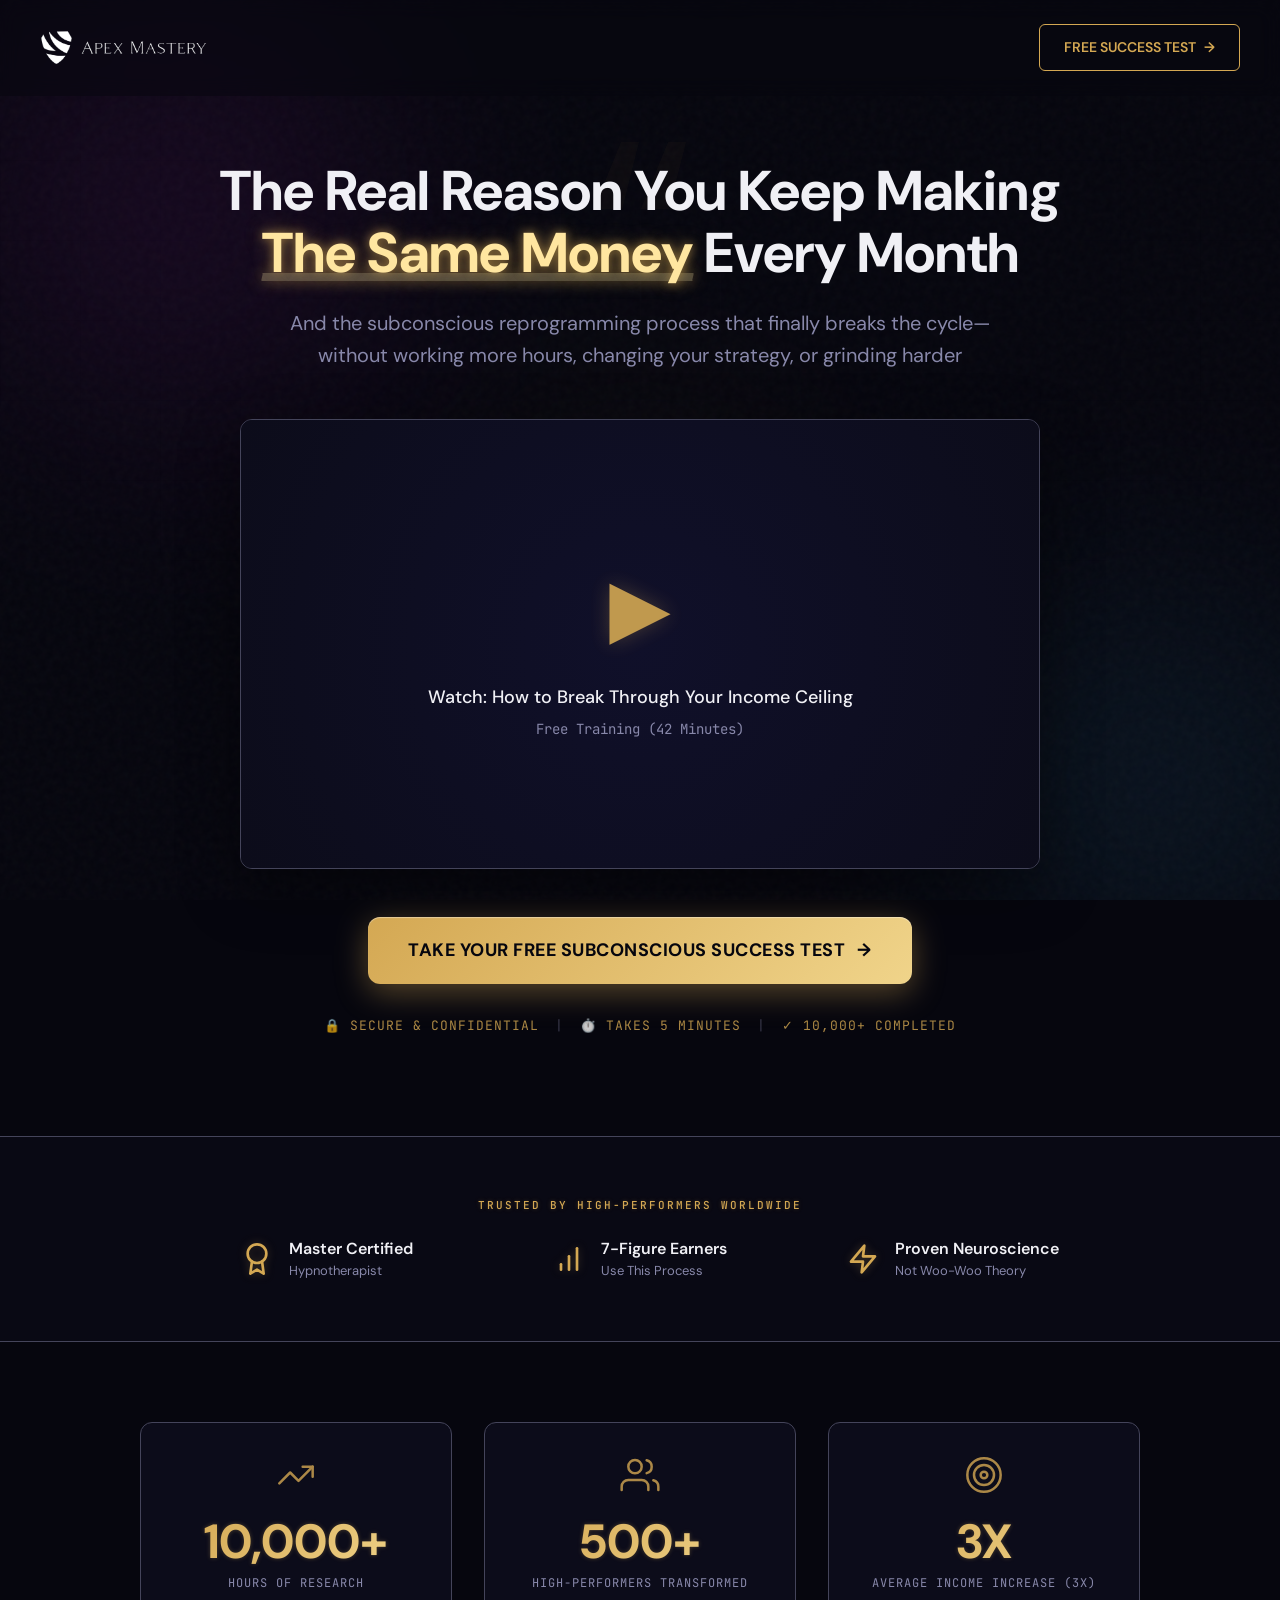
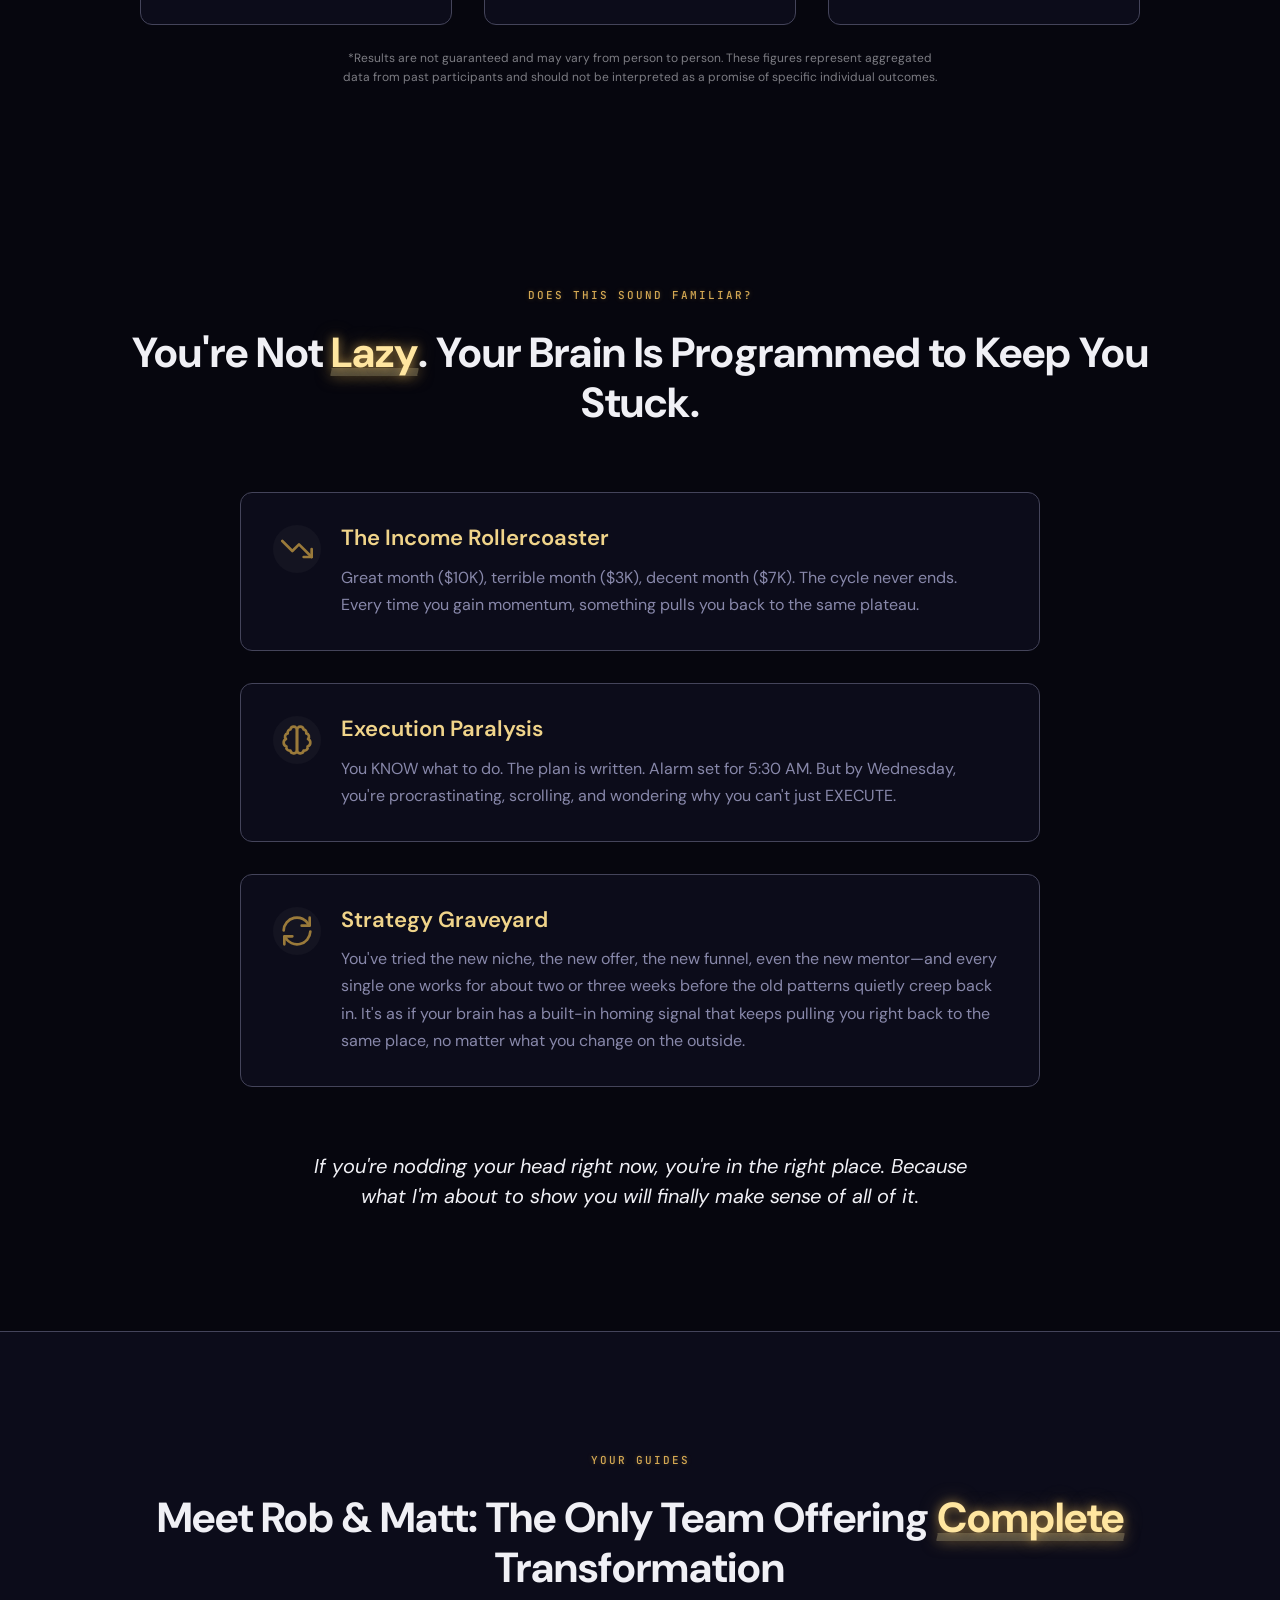
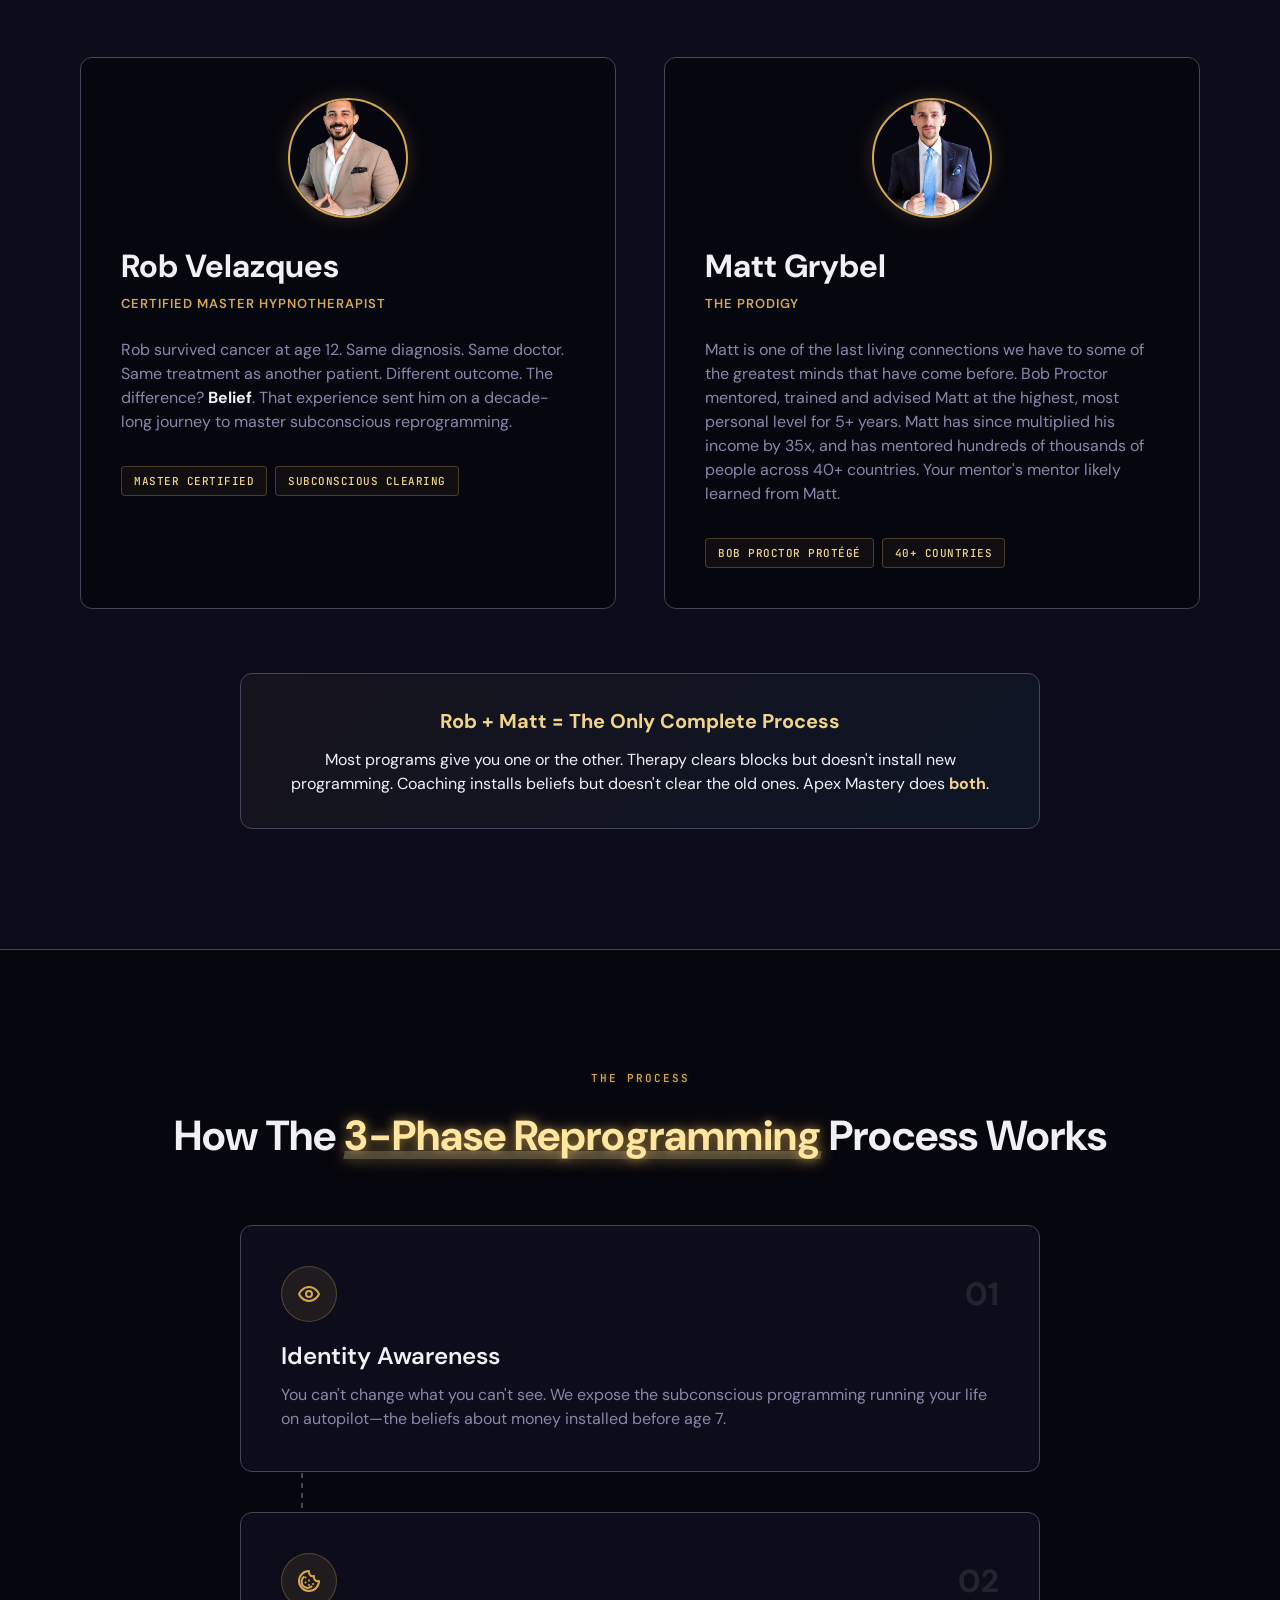
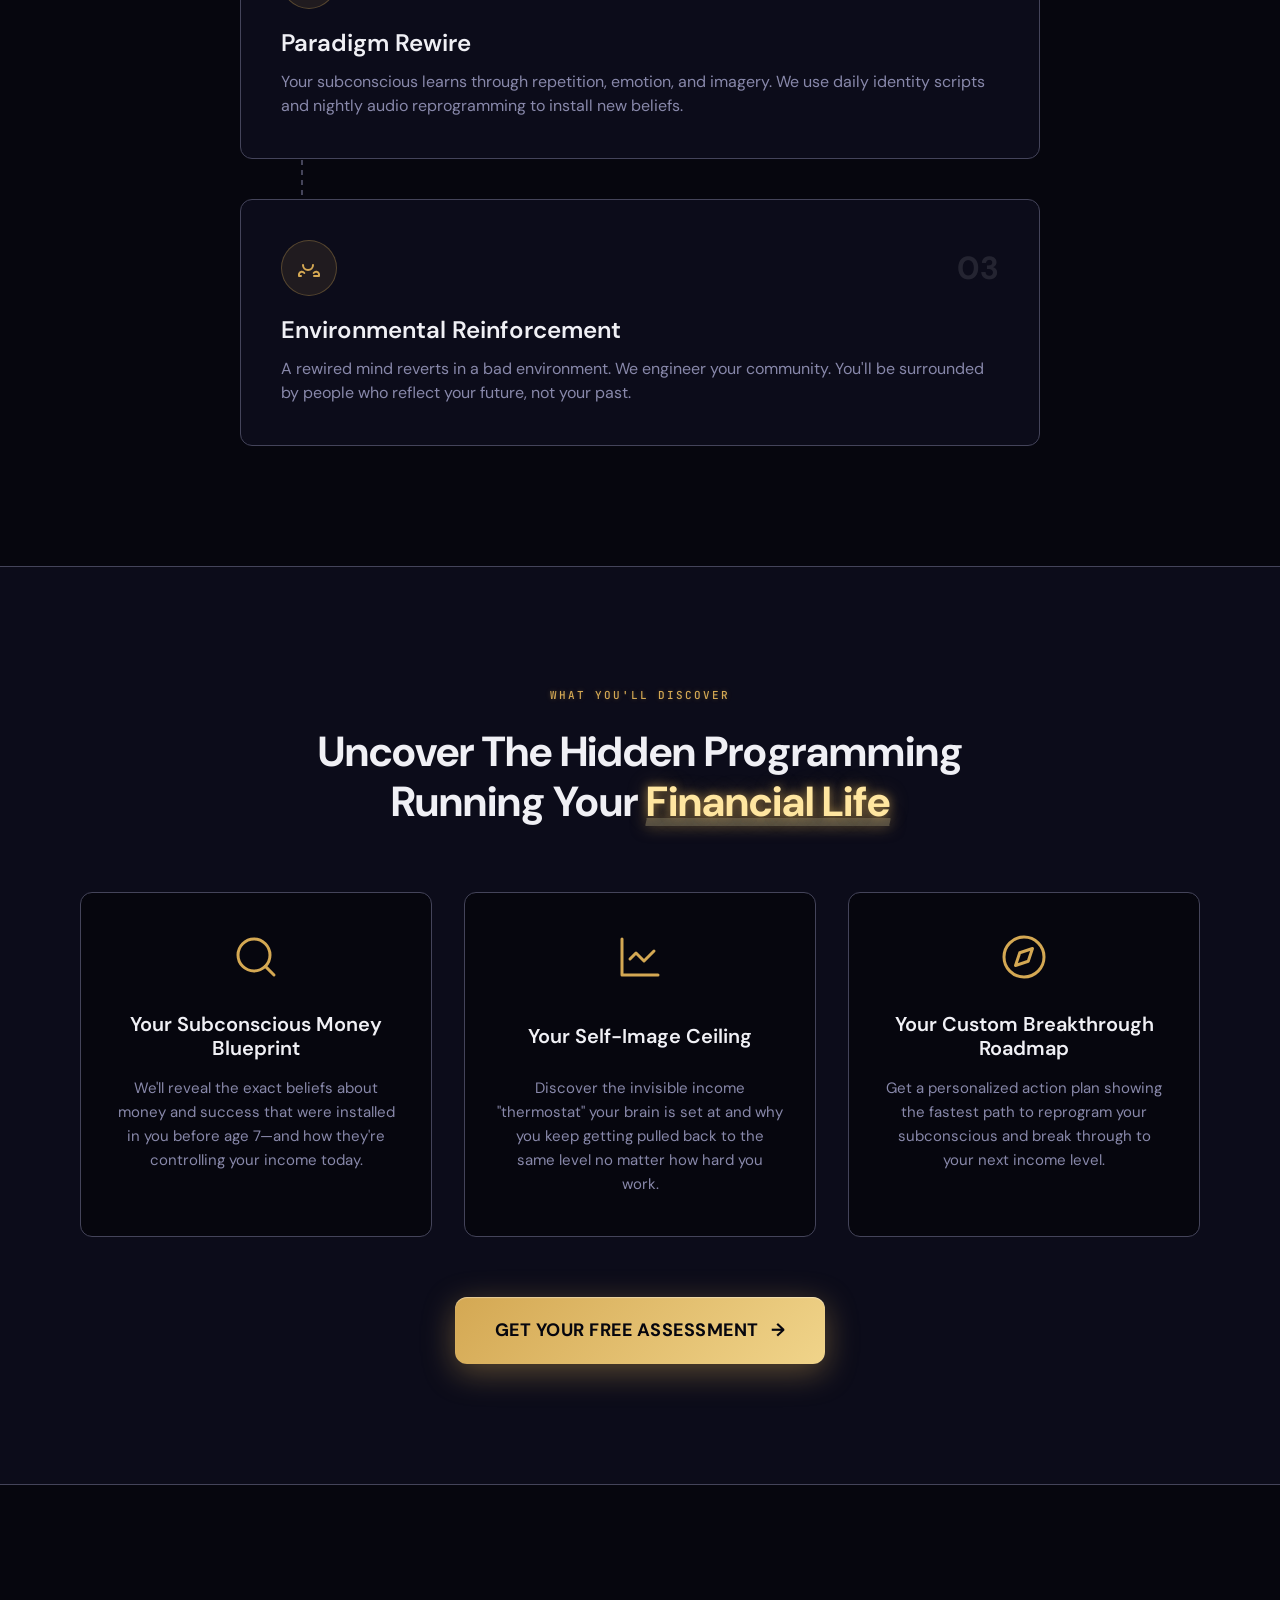
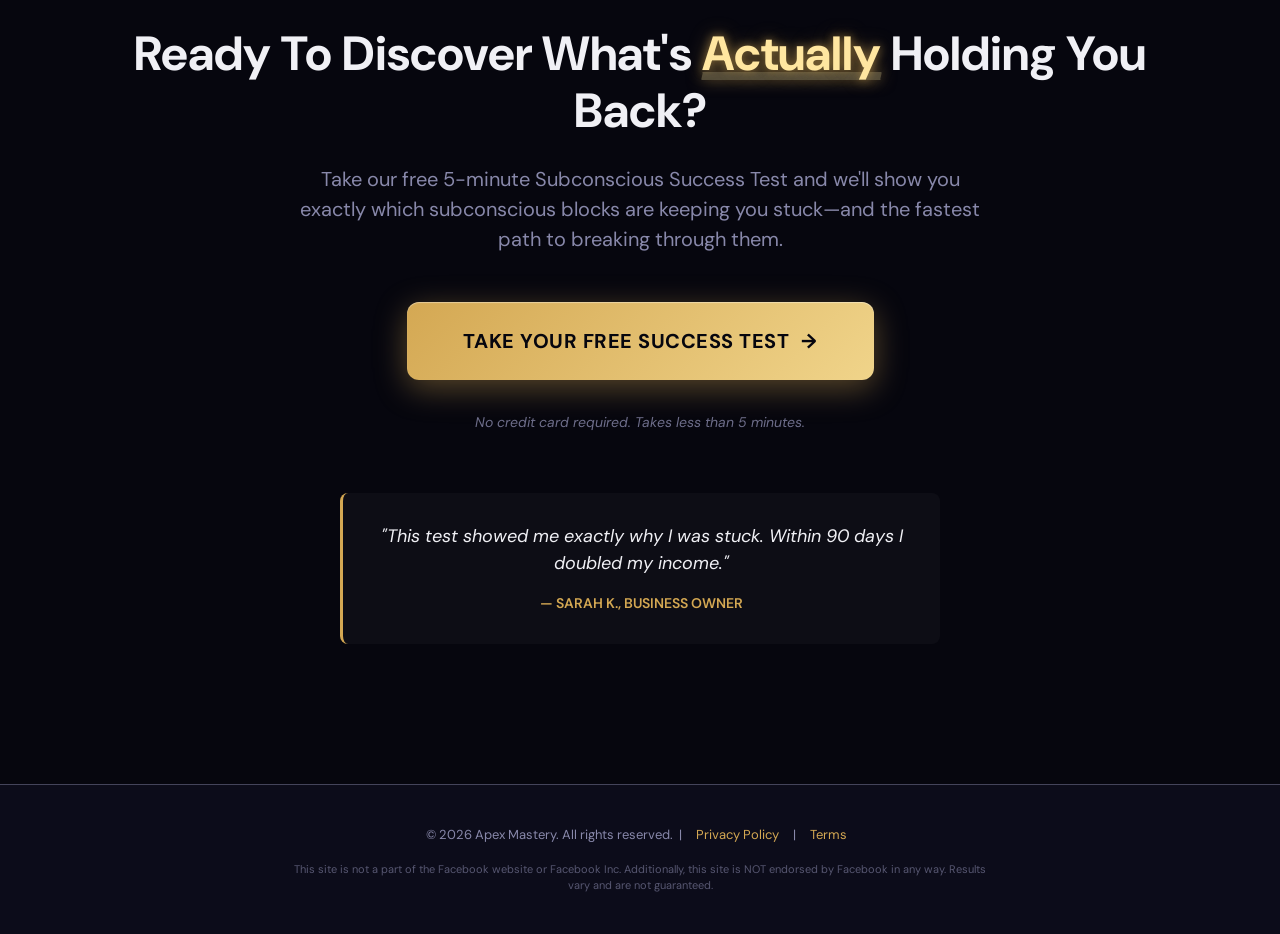
==== index.html @ 03555617 "whatever" ====
<!DOCTYPE html>
<html lang="en">

<head>
  <meta charset="UTF-8">
  <meta name="viewport" content="width=device-width, initial-scale=1.0">
  <title>Apex Mastery | Subconscious Success Test</title>

  <!-- Fonts -->
  <link rel="preconnect" href="https://fonts.googleapis.com">
  <link rel="preconnect" href="https://fonts.gstatic.com" crossorigin>
  <link
    href="https://fonts.googleapis.com/css2?family=DM+Sans:wght@300;400;500;600;700&family=JetBrains+Mono:wght@400;500&display=swap"
    rel="stylesheet">

  <!-- Styles -->
  <link rel="stylesheet" href="css/styles.css">
</head>

<body>

  <!-- PROGRESS BAR -->
  <div class="progress-bar" id="progressBar"></div>

  <!-- AMBIENT BACKGROUND -->
  <div class="ambient-bg">
    <div class="orb orb-1"></div>
    <div class="orb orb-2"></div>
    <div class="orb orb-3"></div>
    <!-- Floating Particles will be added via CSS/JS or simple divs -->
    <div class="particle p-1"></div>
    <div class="particle p-2"></div>
    <div class="particle p-3"></div>
  </div>

  <!-- NOISE TEXTURE OVERLAY -->
  <div class="noise-overlay"></div>

  <!-- GRID LINES -->
  <div class="grid-lines"></div>

  <!-- NAV -->
  <nav class="nav" id="nav">
    <div class="nav-logo">
      <a href="index.html"><img src="assets/logo-new.png" alt="Apex Mastery" /></a>
    </div>
    <a href="quiz.html" class="btn-secondary-test">
      Free Success Test <span class="btn-arrow">→</span>
    </a>
  </nav>

  <!-- HERO SECTION -->
  <section class="section-hero">
    <div class="container">

      <!-- Decorative Quote Mark -->
      <div class="quote-mark-bg">“</div>

      <!-- Headline (Moved Above VSL) -->
      <h1 class="hero-headline reveal" style="transition-delay: 0.1s;">
        The Real Reason You Keep Making <span class="highlight">The Same Money</span> Every Month
      </h1>

      <!-- Sub-headline -->
      <p class="hero-subheadline reveal" style="transition-delay: 0.2s;">
        And the subconscious reprogramming process that finally breaks the cycle—without working more hours, changing
        your strategy, or grinding harder
      </p>

      <!-- VSL Player -->
      <div class="vsl-wrapper reveal" style="transition-delay: 0.3s;">
        <div class="vsl-placeholder">
          <div class="play-icon">▶</div>
          <p class="vsl-label">Watch: How to Break Through Your Income Ceiling</p>
          <p class="vsl-duration">Free Training (42 Minutes)</p>
        </div>
      </div>

      <!-- CTA Button -->
      <div class="reveal" style="transition-delay: 0.4s;">
        <a href="quiz.html" class="btn-primary-test">
          Take Your Free Subconscious Success Test <span class="btn-arrow">→</span>
        </a>
        <div class="trust-badges">
          <span>🔒 Secure & Confidential</span>
          <span class="divider">|</span>
          <span>⏱️ Takes 5 Minutes</span>
          <span class="divider">|</span>
          <span>✓ 10,000+ Completed</span>
        </div>
      </div>

    </div>
  </section>

  <!-- SOCIAL PROOF STRIP -->
  <section class="section-social-proof">
    <div class="container">

      <p class="section-label reveal">Trusted By High-Performers Worldwide</p>

      <div class="credentials-grid reveal" style="transition-delay: 0.1s;">

        <div class="credential-item">
          <!-- Award Icon -->
          <svg class="credential-icon-svg" xmlns="http://www.w3.org/2000/svg" width="32" height="32" viewBox="0 0 24 24"
            fill="none" stroke="currentColor" stroke-width="2" stroke-linecap="round" stroke-linejoin="round">
            <circle cx="12" cy="8" r="7" />
            <polyline points="8.21 13.89 7 23 12 20 17 23 15.79 13.88" />
          </svg>
          <div class="credential-text">
            <strong>Master Certified</strong>
            <span>Hypnotherapist</span>
          </div>
        </div>

        <div class="credential-item">
          <!-- Chart Icon -->
          <svg class="credential-icon-svg" xmlns="http://www.w3.org/2000/svg" width="32" height="32" viewBox="0 0 24 24"
            fill="none" stroke="currentColor" stroke-width="2" stroke-linecap="round" stroke-linejoin="round">
            <line x1="12" y1="20" x2="12" y2="10" />
            <line x1="18" y1="20" x2="18" y2="4" />
            <line x1="6" y1="20" x2="6" y2="16" />
          </svg>
          <div class="credential-text">
            <strong>7-Figure Earners</strong>
            <span>Use This Process</span>
          </div>
        </div>

        <div class="credential-item">
          <!-- Zap/Spark Icon -->
          <svg class="credential-icon-svg" xmlns="http://www.w3.org/2000/svg" width="32" height="32" viewBox="0 0 24 24"
            fill="none" stroke="currentColor" stroke-width="2" stroke-linecap="round" stroke-linejoin="round">
            <polygon points="13 2 3 14 12 14 11 22 21 10 12 10 13 2" />
          </svg>
          <div class="credential-text">
            <strong>Proven Neuroscience</strong>
            <span>Not Woo-Woo Theory</span>
          </div>
        </div>

      </div>

    </div>
  </section>

  <!-- STATISTICS SECTION (NEW) -->
  <section class="section-stats">
    <div class="container">
      <div class="stats-grid">

        <div class="stat-card reveal" style="transition-delay: 0.1s;">
          <svg class="stat-icon" xmlns="http://www.w3.org/2000/svg" width="40" height="40" viewBox="0 0 24 24"
            fill="none" stroke="currentColor" stroke-width="1.5" stroke-linecap="round" stroke-linejoin="round">
            <polyline points="22 7 13.5 15.5 8.5 10.5 2 17" />
            <polyline points="16 7 22 7 22 13" />
          </svg>
          <div class="stat-number" data-target="10000">0</div>
          <div class="stat-label">Hours of Research</div>
        </div>

        <div class="stat-card reveal" style="transition-delay: 0.2s;">
          <svg class="stat-icon" xmlns="http://www.w3.org/2000/svg" width="40" height="40" viewBox="0 0 24 24"
            fill="none" stroke="currentColor" stroke-width="1.5" stroke-linecap="round" stroke-linejoin="round">
            <path d="M17 21v-2a4 4 0 0 0-4-4H5a4 4 0 0 0-4 4v2" />
            <circle cx="9" cy="7" r="4" />
            <path d="M23 21v-2a4 4 0 0 0-3-3.87" />
            <path d="M16 3.13a4 4 0 0 1 0 7.75" />
          </svg>
          <div class="stat-number" data-target="500">0</div>
          <div class="stat-label">High-Performers Transformed</div>
        </div>

        <div class="stat-card reveal" style="transition-delay: 0.3s;">
          <svg class="stat-icon" xmlns="http://www.w3.org/2000/svg" width="40" height="40" viewBox="0 0 24 24"
            fill="none" stroke="currentColor" stroke-width="1.5" stroke-linecap="round" stroke-linejoin="round">
            <circle cx="12" cy="12" r="10" />
            <circle cx="12" cy="12" r="6" />
            <circle cx="12" cy="12" r="2" />
          </svg>
          <div class="stat-number" data-target="3">0</div>
          <div class="stat-label">Average Income Increase (3X)</div>
        </div>

      </div>
      <p class="stats-disclaimer" style="text-align: center; font-size: 12px; opacity: 0.5; margin-top: 24px; max-width: 600px; margin-left: auto; margin-right: auto; line-height: 1.6;">
        *Results are not guaranteed and may vary from person to person. These figures represent aggregated data from past participants and should not be interpreted as a promise of specific individual outcomes.
      </p>
    </div>
  </section>

  <!-- PROBLEM AGITATION -->
  <section class="section-problem">
    <div class="container">

      <p class="section-label reveal">Does This Sound Familiar?</p>

      <h2 class="reveal" style="transition-delay: 0.1s;">
        You're Not <span class="highlight">Lazy</span>. Your Brain Is Programmed to Keep You Stuck.
      </h2>

      <div class="pain-points reveal" style="transition-delay: 0.2s;">

        <!-- Pain Point 1 -->
        <div class="pain-card">
          <div class="pain-icon-wrapper">
            <svg xmlns="http://www.w3.org/2000/svg" width="32" height="32" viewBox="0 0 24 24" fill="none"
              stroke="currentColor" stroke-width="2" stroke-linecap="round" stroke-linejoin="round">
              <polyline points="23 18 13.5 8.5 8.5 13.5 1 6" />
              <polyline points="17 18 23 18 23 12" />
            </svg>
          </div>
          <h3>The Income Rollercoaster</h3>
          <p>Great month ($10K), terrible month ($3K), decent month ($7K). The cycle never ends. Every time you gain
            momentum, something pulls you back to the same plateau.</p>
        </div>

        <!-- Pain Point 2 -->
        <div class="pain-card">
          <div class="pain-icon-wrapper">
            <svg xmlns="http://www.w3.org/2000/svg" width="32" height="32" viewBox="0 0 24 24" fill="none"
              stroke="currentColor" stroke-width="2" stroke-linecap="round" stroke-linejoin="round">
              <path
                d="M9.5 2A2.5 2.5 0 0 1 12 4.5v15a2.5 2.5 0 0 1-4.96.44 2.5 2.5 0 0 1-2.96-3.08 3 3 0 0 1-.34-5.58 2.5 2.5 0 0 1 1.32-4.24 2.5 2.5 0 0 1 1.98-3A2.5 2.5 0 0 1 9.5 2Z" />
              <path
                d="M14.5 2A2.5 2.5 0 0 0 12 4.5v15a2.5 2.5 0 0 0 4.96.44 2.5 2.5 0 0 0 2.96-3.08 3 3 0 0 0 .34-5.58 2.5 2.5 0 0 0-1.32-4.24 2.5 2.5 0 0 0-1.98-3A2.5 2.5 0 0 0 14.5 2Z" />
            </svg>
          </div>
          <h3>Execution Paralysis</h3>
          <p>You KNOW what to do. The plan is written. Alarm set for 5:30 AM. But by Wednesday, you're procrastinating,
            scrolling, and wondering why you can't just EXECUTE.</p>
        </div>

        <!-- Pain Point 3 -->
        <div class="pain-card">
          <div class="pain-icon-wrapper">
            <svg xmlns="http://www.w3.org/2000/svg" width="32" height="32" viewBox="0 0 24 24" fill="none"
              stroke="currentColor" stroke-width="2" stroke-linecap="round" stroke-linejoin="round">
              <path d="M21.5 2v6h-6" />
              <path d="M2.5 22v-6h6" />
              <path d="M2 11.5a10 10 0 0 1 18.8-4.3" />
              <path d="M22 12.5a10 10 0 0 1-18.8 4.2" />
            </svg>
          </div>
          <h3>Strategy Graveyard</h3>
          <p>You've tried the new niche, the new offer, the new funnel, even the new mentor—and every single one works for about two or three weeks before the old patterns quietly creep back in. It's as if your brain has a built-in homing signal that keeps pulling you right back to the same place, no matter what you change on the outside.</p>
        </div>

      </div>

      <p class="section-conclusion reveal" style="transition-delay: 0.3s;">
        If you're nodding your head right now, you're in the right place. Because what I'm about to show you will
        finally make sense of all of it.
      </p>

    </div>
  </section>

  <!-- AUTHORITY SECTION -->
  <section class="section-authority">
    <div class="container">

      <p class="section-label reveal">Your Guides</p>

      <h2 class="reveal" style="transition-delay: 0.1s;">
        Meet Rob & Matt: The Only Team Offering <span class="highlight">Complete</span> Transformation
      </h2>

      <div class="hosts-grid">
        <!-- Rob -->
        <div class="host-card reveal" style="transition-delay: 0.15s;">
          <div class="host-image-wrapper">
            <img src="assets/rob.png" alt="Rob Velazques" class="host-image">
          </div>
          <div class="host-name">Rob Velazques</div>
          <div class="host-role">Certified Master Hypnotherapist</div>
          <p>Rob survived cancer at age 12. Same diagnosis. Same doctor. Same treatment as another patient. Different
            outcome. The difference? <strong>Belief</strong>. That experience sent him on a decade-long journey to
            master subconscious reprogramming.</p>
          <div class="host-creds">
            <span class="cred-tag">Master Certified</span>
            <span class="cred-tag">Subconscious Clearing</span>
          </div>
        </div>

        <!-- Matt -->
        <div class="host-card reveal" style="transition-delay: 0.25s;">
          <div class="host-image-wrapper">
            <img src="assets/matt.png" alt="Matt Grybel" class="host-image">
          </div>
          <div class="host-name">Matt Grybel</div>
          <div class="host-role">The Prodigy</div>
          <p>Matt is one of the last living connections we have to some of the greatest minds that have come before. Bob Proctor mentored, trained and advised Matt at the highest, most personal level for 5+ years. Matt has since multiplied his income by 35x, and has mentored hundreds of thousands of people across 40+ countries. Your mentor's mentor likely learned from Matt.</p>
          <div class="host-creds">
            <span class="cred-tag">Bob Proctor Protégé</span>
            <span class="cred-tag">40+ Countries</span>
          </div>
        </div>
      </div>

      <div class="authority-conclusion reveal" style="transition-delay: 0.35s;">
        <p><strong>Rob + Matt = The Only Complete Process</strong></p>
        <p>Most programs give you one or the other. Therapy clears blocks but doesn't install new programming. Coaching
          installs beliefs but doesn't clear the old ones. Apex Mastery does <strong>both</strong>.</p>
      </div>

    </div>
  </section>

  <!-- HOW IT WORKS (Enhanced with connectors) -->
  <section class="section-process">
    <div class="container">

      <p class="section-label reveal">The Process</p>

      <h2 class="reveal" style="transition-delay: 0.1s;">
        How The <span class="highlight">3-Phase Reprogramming</span> Process Works
      </h2>

      <div class="process-cards">

        <!-- Phase 1 -->
        <div class="process-card reveal" style="transition-delay: 0.25s;">
          <div class="process-header">
            <div class="process-icon-box">
              <svg xmlns="http://www.w3.org/2000/svg" width="24" height="24" viewBox="0 0 24 24" fill="none"
                stroke="currentColor" stroke-width="2" stroke-linecap="round" stroke-linejoin="round">
                <path d="M2 12s3-7 10-7 10 7 10 7-3 7-10 7-10-7-10-7Z" />
                <circle cx="12" cy="12" r="3" />
              </svg>
            </div>
            <div class="process-number">01</div>
          </div>
          <h3>Identity Awareness</h3>
          <p>You can't change what you can't see. We expose the subconscious programming running your life on
            autopilot—the beliefs about money installed before age 7.</p>
        </div>

        <!-- Phase 2 -->
        <div class="process-card reveal" style="transition-delay: 0.35s;">
          <div class="process-connector"></div>
          <div class="process-header">
            <div class="process-icon-box">
              <svg xmlns="http://www.w3.org/2000/svg" width="24" height="24" viewBox="0 0 24 24" fill="none"
                stroke="currentColor" stroke-width="2" stroke-linecap="round" stroke-linejoin="round">
                <path d="M12 2a10 10 0 1 0 10 10 4 4 0 0 1-5-5 4 4 0 0 1-5-5" />
                <path d="M8.5 8.5v.01" />
                <path d="M16 15v.01" />
                <path d="M12 16v.01" />
                <path d="M12 11.5v.01" />
                <path d="M8.5 13.5v.01" />
                <path d="M6.75 8a5.75 5.75 0 0 0 7.75 9.5" />
              </svg>
            </div>
            <div class="process-number">02</div>
          </div>
          <h3>Paradigm Rewire</h3>
          <p>Your subconscious learns through repetition, emotion, and imagery. We use daily identity scripts and
            nightly audio reprogramming to install new beliefs.</p>
        </div>

        <!-- Phase 3 -->
        <div class="process-card reveal" style="transition-delay: 0.45s;">
          <div class="process-connector"></div>
          <div class="process-header">
            <div class="process-icon-box">
              <svg xmlns="http://www.w3.org/2000/svg" width="24" height="24" viewBox="0 0 24 24" fill="none"
                stroke="currentColor" stroke-width="2" stroke-linecap="round" stroke-linejoin="round">
                <path d="M17 20h5v-2a3 3 0 0 0-5.3-1" />
                <path d="M4 20H2v-2a3 3 0 0 1 5.3-1" />
                <path d="M16 9a5 5 0 0 1-10 0" />
              </svg>
            </div>
            <div class="process-number">03</div>
          </div>
          <h3>Environmental Reinforcement</h3>
          <p>A rewired mind reverts in a bad environment. We engineer your community. You'll be surrounded by people who
            reflect your future, not your past.</p>
        </div>

      </div>

    </div>
  </section>

  <!-- DISCOVERY SECTION (Replaces Offer Stack) -->
  <section class="section-discovery" id="discovery">
    <div class="container">

      <p class="section-label reveal">What You'll Discover</p>

      <h2 class="reveal" style="transition-delay: 0.1s;">
        Uncover The Hidden Programming Running Your <span class="highlight">Financial Life</span>
      </h2>

      <div class="discovery-grid">

        <!-- Card 1 -->
        <div class="discovery-card reveal" style="transition-delay: 0.2s;">
          <div class="discovery-icon">
            <svg xmlns="http://www.w3.org/2000/svg" width="48" height="48" viewBox="0 0 24 24" fill="none"
              stroke="currentColor" stroke-width="1.5" stroke-linecap="round" stroke-linejoin="round">
              <circle cx="11" cy="11" r="8" />
              <path d="m21 21-4.3-4.3" />
            </svg>
          </div>
          <h3>Your Subconscious Money Blueprint</h3>
          <p>We'll reveal the exact beliefs about money and success that were installed in you before age 7—and how
            they're controlling your income today.</p>
        </div>

        <!-- Card 2 -->
        <div class="discovery-card reveal" style="transition-delay: 0.3s;">
          <div class="discovery-icon">
            <svg xmlns="http://www.w3.org/2000/svg" width="48" height="48" viewBox="0 0 24 24" fill="none"
              stroke="currentColor" stroke-width="1.5" stroke-linecap="round" stroke-linejoin="round">
              <path d="M3 3v18h18" />
              <path d="m19 9-5 5-4-4-3 3" />
            </svg>
          </div>
          <h3>Your Self-Image Ceiling</h3>
          <p>Discover the invisible income "thermostat" your brain is set at and why you keep getting pulled back to the
            same level no matter how hard you work.</p>
        </div>

        <!-- Card 3 -->
        <div class="discovery-card reveal" style="transition-delay: 0.4s;">
          <div class="discovery-icon">
            <svg xmlns="http://www.w3.org/2000/svg" width="48" height="48" viewBox="0 0 24 24" fill="none"
              stroke="currentColor" stroke-width="1.5" stroke-linecap="round" stroke-linejoin="round">
              <circle cx="12" cy="12" r="10" />
              <polygon points="16.24 7.76 14.12 14.12 7.76 16.24 9.88 9.88 16.24 7.76" />
            </svg>
          </div>
          <h3>Your Custom Breakthrough Roadmap</h3>
          <p>Get a personalized action plan showing the fastest path to reprogram your subconscious and break through to
            your next income level.</p>
        </div>

      </div>

      <div class="center-btn reveal" style="margin-top: 60px; text-align: center;">
        <a href="quiz.html" class="btn-primary-test">
          Get Your Free Assessment <span class="btn-arrow">→</span>
        </a>
      </div>

    </div>
  </section>

  <!-- FINAL CTA -->
  <section class="section-final-cta" id="success-test">
    <div class="container reveal">

      <h2>
        Ready To Discover What's <span class="highlight">Actually</span> Holding You Back?
      </h2>

      <p class="cta-description">
        Take our free 5-minute Subconscious Success Test and we'll show you exactly which subconscious blocks are
        keeping you stuck—and the fastest path to breaking through them.
      </p>

      <a href="quiz.html" class="btn-primary-test btn-large">
        Take Your Free Success Test <span class="btn-arrow">→</span>
      </a>

      <p class="cta-subtext">
        No credit card required. Takes less than 5 minutes.
      </p>

      <blockquote class="cta-testimonial">
        "This test showed me exactly why I was stuck. Within 90 days I doubled my income."
        <cite>— Sarah K., Business Owner</cite>
      </blockquote>

    </div>
  </section>

  <!-- FOOTER -->
  <footer class="footer">
    <p>&copy; 2026 Apex Mastery. All rights reserved. &nbsp;|&nbsp;
      <a href="https://apex-mastery-seven.vercel.app/privacy/">Privacy Policy</a> &nbsp;|&nbsp;
      <a href="https://apex-mastery-seven.vercel.app/terms/">Terms</a>
    </p>
    <p class="disclaimer">
      This site is not a part of the Facebook website or Facebook Inc. Additionally, this site is NOT endorsed by
      Facebook in any way. Results vary and are not guaranteed.
    </p>
  </footer>

  <!-- Scripts -->
  <script src="js/app.js"></script>
</body>

</html>
---- css/styles.css ----
/* 
  APEX MASTERY - Global Design System 
  Phase 3 Update: High-Fidelity Polish, Animated Graphics, Glow Effects
*/

:root {
  /* Color Palette */
  --bg-deep: #06060e;
  --bg-card: #0c0c1a;
  --bg-card-hover: #10102a;
  --gold: #d4a853;
  --gold-light: #f0d48a;
  /* Brighter default */
  --gold-bright: #ffe6a0;
  /* Even brighter for highlights */
  --gold-dim: #9a7a3a;
  --cyan: #38bdf8;
  --magenta: #c026d3;
  --white: #f0f0f5;
  --gray: #8888aa;
  --gray-dim: #44445a;

  /* Gradients */
  --gradient-gold: linear-gradient(135deg, #d4a853 0%, #f0d48a 100%);
  --gradient-gold-hover: linear-gradient(135deg, #e6b863 0%, #ffe6a0 100%);
  --gradient-radial-gold: radial-gradient(circle, rgba(212, 168, 83, 0.2) 0%, transparent 70%);

  /* Animation/Easing */
  --ease-out-expo: cubic-bezier(0.16, 1, 0.3, 1);
  --ease-spring: cubic-bezier(0.34, 1.56, 0.64, 1);
  /* Fonts */
  --font-display: 'DM Sans', system-ui, sans-serif;
  --font-body: 'DM Sans', system-ui, sans-serif;
  --font-mono: 'JetBrains Mono', monospace;
}

/* Reset & Base */
*,
*::before,
*::after {
  box-sizing: border-box;
  margin: 0;
  padding: 0;
}

html {
  scroll-behavior: smooth;
  font-family: var(--font-body);
  background-color: var(--bg-deep);
  color: var(--white);
  overflow-x: hidden;
}

body {
  overflow-x: hidden;
  line-height: 1.5;
  -webkit-font-smoothing: antialiased;
}

a {
  text-decoration: none;
  color: inherit;
}

ul {
  list-style: none;
}

/* Typography Tools */
h1,
h2,
h3,
h4,
h5,
h6,
.hero-headline,
.quiz-headline,
.section-title,
.result-card h1 {
  font-family: var(--font-display) !important;
  font-weight: 700;
  line-height: 1.2;
}

#startQuizBtn {
  display: flex !important;
  margin: 0 auto;
  justify-content: center;
}

button,
input,
select,
textarea,
.btn-primary-test,
.btn-secondary-test,
.quiz-option,
.benefit-item,
.floating-text,
.stat-label,
.nav-link {
  font-family: var(--font-body);
}

.stat-number,
.credential-tag,
.question-count,
.result-score-badge,
.offer-label,
.price {
  font-family: var(--font-mono);
}

/* Enhanced Highlight Style */
.highlight {
  color: var(--gold-bright);
  /* Brighter Tone */
  position: relative;
  display: inline-block;
  text-shadow: 0 0 10px rgba(212, 168, 83, 0.6), 0 0 20px rgba(212, 168, 83, 0.4);
  /* Glow Effect */
}

.highlight::after {
  content: '';
  position: absolute;
  bottom: 2px;
  left: 0;
  width: 100%;
  height: 8px;
  /* Slightly thicker */
  background: rgba(255, 230, 160, 0.3);
  /* Brighter underline base */
  z-index: -1;
  transform: skewX(-10deg);
  box-shadow: 0 0 15px rgba(212, 168, 83, 0.5);
  /* Glow for the underline block */
  animation: pulse-underline 2s infinite ease-in-out;
}

@keyframes pulse-underline {

  0%,
  100% {
    opacity: 0.8;
    box-shadow: 0 0 10px rgba(212, 168, 83, 0.3);
  }

  50% {
    opacity: 1;
    box-shadow: 0 0 20px rgba(212, 168, 83, 0.6);
  }
}

/* Progress Bar */
.progress-bar {
  position: fixed;
  top: 0;
  left: 0;
  width: 4px;
  /* Slightly thicker */
  height: 0%;
  background: linear-gradient(to bottom, var(--gold), var(--gold-bright));
  z-index: 9999;
  transition: height 0.1s linear;
  box-shadow: 2px 0 10px rgba(212, 168, 83, 0.4);
}

/* Layout Utilities */
.container {
  max-width: 1200px;
  margin: 0 auto;
  padding: 0 40px;
  position: relative;
  z-index: 2;
}

.section-label {
  font-family: var(--font-mono);
  font-size: 11px;
  font-weight: 500;
  text-transform: uppercase;
  letter-spacing: 2px;
  color: var(--gold);
  margin-bottom: 24px;
  text-align: center;
  display: block;
  text-shadow: 0 0 5px rgba(212, 168, 83, 0.3);
}

/* 
  BUTTONS (Updated Styles with Glow) 
*/
.btn-primary-test {
  display: inline-flex;
  align-items: center;
  gap: 12px;
  padding: 20px 40px;
  font-family: var(--font-body);
  font-size: 18px;
  font-weight: 700;
  background: var(--gradient-gold);
  color: var(--bg-deep);
  border-radius: 12px;
  border: none;
  cursor: pointer;
  box-shadow: 0 8px 32px rgba(212, 168, 83, 0.4), inset 0 1px 1px rgba(255, 255, 255, 0.4);
  transition: all 0.4s cubic-bezier(0.34, 1.56, 0.64, 1);
  position: relative;
  overflow: hidden;
  text-transform: uppercase;
  letter-spacing: 0.5px;
  z-index: 10;
}

/* Infinite Pulse Animation for Primary CTA */
.btn-primary-test.btn-large {
  animation: button-pulse 3s infinite;
}

@keyframes button-pulse {
  0% {
    box-shadow: 0 0 0 0 rgba(212, 168, 83, 0.7);
  }

  70% {
    box-shadow: 0 0 0 15px rgba(212, 168, 83, 0);
  }

  100% {
    box-shadow: 0 0 0 0 rgba(212, 168, 83, 0);
  }
}


.btn-primary-test::before {
  content: '';
  position: absolute;
  top: 0;
  left: -100%;
  width: 100%;
  height: 100%;
  background: linear-gradient(90deg, transparent, rgba(255, 255, 255, 0.5), transparent);
  transition: left 0.6s;
}

.btn-primary-test:hover::before {
  left: 100%;
}

.btn-primary-test:hover {
  transform: translateY(-4px) scale(1.03);
  background: var(--gradient-gold-hover);
  box-shadow: 0 15px 50px rgba(212, 168, 83, 0.6), 0 0 20px rgba(212, 168, 83, 0.4);
  /* Stronger glow */
}

.btn-secondary-test {
  display: inline-flex;
  align-items: center;
  gap: 8px;
  padding: 12px 24px;
  font-family: var(--font-body);
  font-size: 14px;
  font-weight: 600;
  background: transparent;
  border: 1px solid var(--gold);
  color: var(--gold);
  border-radius: 6px;
  text-transform: uppercase;
  transition: all 0.3s ease;
  cursor: pointer;
  position: relative;
  overflow: hidden;
}

.btn-secondary-test:hover {
  background: var(--gold);
  color: var(--bg-deep);
  box-shadow: 0 0 15px rgba(212, 168, 83, 0.4);
}

.btn-arrow {
  transition: transform 0.3s var(--ease-spring);
  display: inline-block;
}

.btn-primary-test:hover .btn-arrow,
.btn-secondary-test:hover .btn-arrow {
  transform: translateX(6px);
}

.btn-large {
  padding: 24px 56px;
  font-size: 20px;
}

/* 
  SECTION 1: FIXED NAV 
*/
.nav {
  position: fixed;
  top: 0;
  left: 0;
  width: 100%;
  padding: 24px 40px;
  display: flex;
  justify-content: space-between;
  align-items: center;
  z-index: 1000;
  transition: all 0.4s var(--ease-out-expo);
  backdrop-filter: blur(10px);
  background: rgba(6, 6, 14, 0.5);
  border-bottom: 1px solid transparent;
}

.nav.scrolled {
  padding: 12px 40px;
  background: rgba(6, 6, 14, 0.95);
  border-bottom: 1px solid rgba(212, 168, 83, 0.15);
  backdrop-filter: blur(20px);
  box-shadow: 0 4px 20px rgba(0, 0, 0, 0.4);
}

.nav-logo img {
  height: 36px;
  display: block;
}

/* 
  SECTION 2: HERO 
*/
.section-hero {
  padding: 160px 0 100px;
  text-align: center;
  position: relative;
  overflow: visible;
}

/* Decorative Quote Mark */
.quote-mark-bg {
  position: absolute;
  top: -60px;
  left: 50%;
  transform: translateX(-50%);
  font-family: var(--font-display);
  font-size: 300px;
  line-height: 1;
  color: var(--gold);
  opacity: 0.03;
  pointer-events: none;
  z-index: -1;
  animation: float-quote 8s ease-in-out infinite alternate;
}

@keyframes float-quote {
  0% {
    transform: translateX(-50%) translateY(0);
  }

  100% {
    transform: translateX(-50%) translateY(-20px);
  }
}

.hero-headline {
  font-size: 56px;
  font-weight: 700;
  color: var(--white);
  max-width: 900px;
  margin: 0 auto 24px;
  line-height: 1.1;
  position: relative;
}

.hero-subheadline {
  font-size: 20px;
  color: var(--gray);
  max-width: 700px;
  margin: 0 auto 48px;
  line-height: 1.6;
}

/* VSL Player */
.vsl-wrapper {
  max-width: 800px;
  margin: 0 auto 48px;
  aspect-ratio: 16/9;
  background: var(--bg-card);
  border: 1px solid var(--gray-dim);
  border-radius: 12px;
  overflow: hidden;
  box-shadow: 0 20px 60px rgba(0, 0, 0, 0.4);
  position: relative;
  transition: transform 0.5s var(--ease-out-expo), box-shadow 0.5s var(--ease-out-expo);
}

.vsl-wrapper:hover {
  transform: scale(1.01);
  box-shadow: 0 30px 80px rgba(0, 0, 0, 0.6), 0 0 30px rgba(212, 168, 83, 0.1);
  border-color: rgba(212, 168, 83, 0.3);
}

/* Radial Glow behind VSL */
.vsl-wrapper::before {
  content: '';
  position: absolute;
  top: 50%;
  left: 50%;
  transform: translate(-50%, -50%);
  width: 120%;
  height: 120%;
  background: var(--gradient-radial-gold);
  z-index: -1;
  opacity: 0.5;
  pointer-events: none;
  animation: pulse-glow 4s infinite alternate;
}

@keyframes pulse-glow {
  0% {
    opacity: 0.3;
    transform: translate(-50%, -50%) scale(0.9);
  }

  100% {
    opacity: 0.6;
    transform: translate(-50%, -50%) scale(1.1);
  }
}

.vsl-placeholder {
  width: 100%;
  height: 100%;
  display: flex;
  flex-direction: column;
  justify-content: center;
  align-items: center;
  background: radial-gradient(circle at center, var(--bg-card-hover), var(--bg-card));
  cursor: pointer;
  transition: background 0.3s;
}

.play-icon {
  font-size: 80px;
  color: var(--gold);
  opacity: 0.9;
  margin-bottom: 16px;
  transition: transform 0.3s var(--ease-spring), text-shadow 0.3s, color 0.3s;
  text-shadow: 0 0 20px rgba(212, 168, 83, 0.3);
}

.vsl-placeholder:hover .play-icon {
  transform: scale(1.15);
  opacity: 1;
  color: var(--gold-bright);
  text-shadow: 0 0 30px rgba(212, 168, 83, 0.6);
}

.vsl-label {
  font-size: 18px;
  font-weight: 500;
  color: var(--white);
  margin-bottom: 8px;
}

.vsl-duration {
  font-size: 14px;
  color: var(--gray);
  font-family: var(--font-mono);
}

.trust-badges {
  display: flex;
  justify-content: center;
  align-items: center;
  gap: 12px;
  margin-top: 24px;
  font-size: 13px;
  color: var(--gray);
  opacity: 0.8;
}

.trust-badges .divider {
  color: var(--gray-dim);
}


/* 
  SECTION 3: SOCIAL PROOF 
*/
.section-social-proof {
  padding: 60px 0;
  background: rgba(12, 12, 26, 0.5);
  border-top: 1px solid var(--gray-dim);
  border-bottom: 1px solid var(--gray-dim);
}

.credentials-grid {
  display: grid;
  grid-template-columns: repeat(3, 1fr);
  gap: 40px;
  max-width: 900px;
  margin: 0 auto;
}

.credential-item {
  display: flex;
  align-items: center;
  justify-content: center;
  gap: 16px;
  transition: transform 0.3s;
}

.credential-item:hover {
  transform: translateY(-2px);
}

.credential-icon-svg {
  color: var(--gold);
  flex-shrink: 0;
  filter: drop-shadow(0 0 5px rgba(212, 168, 83, 0.3));
}

.credential-text {
  display: flex;
  flex-direction: column;
  text-align: left;
}

.credential-text strong {
  color: var(--white);
  font-weight: 600;
  font-size: 16px;
}

.credential-text span {
  color: var(--gray);
  font-size: 13px;
}


/* 
  SECTION 4: STATISTICS 
*/
.section-stats {
  padding: 80px 0;
  background: var(--bg-deep);
}

.stats-grid {
  display: grid;
  grid-template-columns: repeat(3, 1fr);
  gap: 32px;
  max-width: 1000px;
  margin: 0 auto;
}

.stat-card {
  background: var(--bg-card);
  border: 1px solid var(--gray-dim);
  border-radius: 12px;
  padding: 32px;
  text-align: center;
  transition: all 0.4s var(--ease-out-expo);
  position: relative;
  overflow: hidden;
}

/* Gradient border effect on hover */
.stat-card::before {
  content: '';
  position: absolute;
  top: 0;
  left: 0;
  width: 100%;
  height: 4px;
  background: var(--gradient-gold);
  transform: scaleX(0);
  transform-origin: left;
  transition: transform 0.4s var(--ease-out-expo);
}

.stat-card:hover::before {
  transform: scaleX(1);
}

.stat-card:hover {
  transform: translateY(-8px);
  border-color: rgba(212, 168, 83, 0.2);
  box-shadow: 0 15px 40px rgba(0, 0, 0, 0.4);
}

.stat-icon {
  color: var(--gold);
  margin-bottom: 16px;
  opacity: 0.8;
  transition: transform 0.4s var(--ease-spring), color 0.3s;
}

.stat-card:hover .stat-icon {
  transform: scale(1.2) rotate(5deg);
  color: var(--gold-bright);
  filter: drop-shadow(0 0 8px rgba(212, 168, 83, 0.5));
}

.stat-number {
  font-family: var(--font-display);
  font-size: 48px;
  font-weight: 700;
  background: var(--gradient-gold);
  -webkit-background-clip: text;
  background-clip: text;
  -webkit-text-fill-color: transparent;
  line-height: 1;
  margin-bottom: 8px;
  /* Glow for text gradient workaround */
  filter: drop-shadow(0 0 2px rgba(212, 168, 83, 0.3));
}

.stat-label {
  font-family: var(--font-mono);
  font-size: 12px;
  text-transform: uppercase;
  letter-spacing: 1px;
  color: var(--gray);
}


/* 
  SECTION 5: PROBLEM AGITATION 
*/
.section-problem {
  padding: 120px 0;
}

.section-problem h2 {
  font-size: 42px;
  text-align: center;
  margin-bottom: 64px;
  color: var(--white);
}

.pain-points {
  display: grid;
  grid-template-columns: 1fr;
  gap: 32px;
  max-width: 800px;
  margin: 0 auto;
}

.pain-card {
  background: var(--bg-card);
  border: 1px solid var(--gray-dim);
  border-radius: 12px;
  padding: 32px 40px;
  transition: all 0.3s var(--ease-out-expo);
  display: flex;
  flex-direction: column;
  align-items: flex-start;
  position: relative;
  padding-left: 100px;
  overflow: hidden;
}

/* Subtle shine effect on hover */
.pain-card::after {
  content: '';
  position: absolute;
  top: -50%;
  right: -50%;
  bottom: -50%;
  left: -50%;
  background: linear-gradient(to bottom, rgba(255, 255, 255, 0) 0%, rgba(255, 255, 255, 0.03) 50%, rgba(255, 255, 255, 0) 100%);
  transform: rotateZ(60deg) translate(-5em, 7.5em);
  opacity: 0;
  transition: opacity 0.3s, transform 0.5s;
  pointer-events: none;
}

.pain-card:hover::after {
  opacity: 1;
  transform: rotateZ(60deg) translate(1em, -9em);
}

.pain-card:hover {
  background: var(--bg-card-hover);
  border-color: rgba(212, 168, 83, 0.4);
  transform: translateY(-4px);
  box-shadow: 0 10px 30px rgba(0, 0, 0, 0.3);
}

.pain-icon-wrapper {
  position: absolute;
  top: 32px;
  left: 32px;
  width: 48px;
  height: 48px;
  background: rgba(255, 255, 255, 0.03);
  border-radius: 50%;
  display: flex;
  align-items: center;
  justify-content: center;
  color: var(--gold-dim);
  transition: all 0.4s var(--ease-spring);
  border: 1px solid transparent;
}

.pain-card:hover .pain-icon-wrapper {
  color: var(--gold-bright);
  background: rgba(212, 168, 83, 0.1);
  border-color: rgba(212, 168, 83, 0.3);
  transform: scale(1.1) rotate(10deg);
  box-shadow: 0 0 15px rgba(212, 168, 83, 0.2);
}

.pain-card h3 {
  font-family: var(--font-body);
  font-size: 22px;
  font-weight: 600;
  color: var(--gold-light);
  margin-bottom: 12px;
  transition: color 0.3s;
}

.pain-card:hover h3 {
  color: var(--gold-bright);
  text-shadow: 0 0 10px rgba(212, 168, 83, 0.3);
}

.pain-card p {
  font-size: 16px;
  line-height: 1.7;
  color: var(--gray);
}

.section-conclusion {
  font-size: 20px;
  font-style: italic;
  text-align: center;
  color: var(--white);
  max-width: 700px;
  margin: 64px auto 0;
  opacity: 0.9;
}


/* 
  SECTION 6: AUTHORITY 
*/
.section-authority {
  padding: 120px 0;
  background: var(--bg-card);
  border-top: 1px solid var(--gray-dim);
  border-bottom: 1px solid var(--gray-dim);
}

.section-authority h2 {
  font-size: 42px;
  text-align: center;
  margin-bottom: 64px;
}

.hosts-grid {
  display: grid;
  grid-template-columns: repeat(2, 1fr);
  gap: 48px;
  margin-top: 64px;
}

.host-card {
  background: var(--bg-deep);
  border: 1px solid var(--gray-dim);
  border-radius: 12px;
  padding: 40px;
  transition: all 0.3s var(--ease-out-expo);
  height: 100%;
}

.host-card:hover {
  border-color: rgba(212, 168, 83, 0.3);
  transform: translateY(-4px);
  box-shadow: 0 10px 30px rgba(0, 0, 0, 0.3);
}

.host-name {
  font-family: var(--font-display);
  font-size: 32px;
  font-weight: 700;
  color: var(--white);
  margin-bottom: 4px;
}

.host-role {
  font-size: 13px;
  text-transform: uppercase;
  letter-spacing: 1px;
  color: var(--gold);
  font-weight: 600;
  margin-bottom: 24px;
}

.host-card p {
  color: var(--gray);
  margin-bottom: 16px;
  font-size: 16px;
}

.host-card p strong {
  color: var(--white);
}

.host-creds {
  display: flex;
  flex-wrap: wrap;
  gap: 8px;
  margin-top: 32px;
}

.cred-tag {
  display: inline-block;
  padding: 6px 12px;
  background: rgba(212, 168, 83, 0.05);
  border: 1px solid rgba(212, 168, 83, 0.3);
  border-radius: 4px;
  font-family: var(--font-mono);
  font-size: 11px;
  font-weight: 500;
  color: var(--gold-light);
  text-transform: uppercase;
  letter-spacing: 0.5px;
  transition: all 0.3s;
}

.host-card:hover .cred-tag {
  background: rgba(212, 168, 83, 0.15);
  box-shadow: 0 0 10px rgba(212, 168, 83, 0.1);
  border-color: rgba(212, 168, 83, 0.5);
}

.authority-conclusion {
  background: linear-gradient(135deg, rgba(212, 168, 83, 0.05), rgba(56, 189, 248, 0.05));
  border: 1px solid var(--gray-dim);
  border-radius: 12px;
  padding: 32px;
  margin: 64px auto 0;
  text-align: center;
  max-width: 800px;
  transition: all 0.3s;
}

.authority-conclusion:hover {
  background: linear-gradient(135deg, rgba(212, 168, 83, 0.08), rgba(56, 189, 248, 0.08));
  border-color: rgba(212, 168, 83, 0.2);
}

.authority-conclusion p:first-child {
  font-size: 20px;
  font-weight: 600;
  color: var(--white);
  margin-bottom: 12px;
}

.authority-conclusion strong {
  color: var(--gold-light);
}


/* 
  SECTION 7: PROCESS 
*/
.section-process {
  padding: 120px 0;
}

.section-process h2 {
  font-size: 42px;
  text-align: center;
  margin-bottom: 64px;
}

.process-cards {
  display: flex;
  flex-direction: column;
  gap: 40px;
  max-width: 800px;
  margin: 0 auto;
  position: relative;
}

.process-card {
  position: relative;
  background: var(--bg-card);
  border: 1px solid var(--gray-dim);
  border-radius: 12px;
  padding: 40px;
  transition: all 0.3s var(--ease-out-expo);
  z-index: 2;
}

.process-card:hover {
  background: var(--bg-card-hover);
  transform: translateX(8px);
  border-left: 4px solid var(--gold);
  box-shadow: 0 10px 40px rgba(0, 0, 0, 0.4);
}

.process-connector {
  position: absolute;
  top: -40px;
  left: 60px;
  width: 2px;
  height: 40px;
  background: repeating-linear-gradient(to bottom, var(--gray-dim), var(--gray-dim) 5px, transparent 5px, transparent 10px);
  z-index: 1;
}

.process-header {
  display: flex;
  align-items: center;
  gap: 20px;
  margin-bottom: 20px;
}

.process-icon-box {
  width: 56px;
  height: 56px;
  background: rgba(212, 168, 83, 0.1);
  border-radius: 50%;
  border: 1px solid rgba(212, 168, 83, 0.3);
  display: flex;
  align-items: center;
  justify-content: center;
  color: var(--gold);
  flex-shrink: 0;
  transition: all 0.4s var(--ease-spring);
}

.process-card:hover .process-icon-box {
  transform: scale(1.1);
  background: rgba(212, 168, 83, 0.2);
  border-color: rgba(212, 168, 83, 0.6);
  box-shadow: 0 0 20px rgba(212, 168, 83, 0.2);
  color: var(--gold-bright);
}

.process-number {
  font-family: var(--font-display);
  font-size: 32px;
  font-weight: 700;
  color: rgba(255, 255, 255, 0.1);
  margin-left: auto;
  transition: color 0.3s;
}

.process-card:hover .process-number {
  color: rgba(212, 168, 83, 0.2);
}

.process-card h3 {
  font-family: var(--font-body);
  font-size: 24px;
  font-weight: 600;
  color: var(--white);
  margin-bottom: 12px;
}

.process-card p {
  color: var(--gray);
  font-size: 16px;
}


/* 
  SECTION 8: DISCOVERY 
*/
.section-discovery {
  padding: 120px 0;
  background: var(--bg-card);
  border-top: 1px solid var(--gray-dim);
  border-bottom: 1px solid var(--gray-dim);
}

.section-discovery h2 {
  font-size: 42px;
  text-align: center;
  margin-bottom: 64px;
  max-width: 800px;
  margin-left: auto;
  margin-right: auto;
}

.discovery-grid {
  display: grid;
  grid-template-columns: repeat(3, 1fr);
  gap: 32px;
}

.discovery-card {
  background: var(--bg-deep);
  border: 1px solid var(--gray-dim);
  border-radius: 12px;
  padding: 40px 32px;
  text-align: center;
  transition: all 0.3s var(--ease-out-expo);
  position: relative;
}

.discovery-card:hover {
  border-color: rgba(212, 168, 83, 0.5);
  transform: translateY(-8px);
  box-shadow: 0 10px 40px rgba(0, 0, 0, 0.5), inset 0 0 20px rgba(212, 168, 83, 0.05);
  /* Inner glow */
}

.discovery-icon {
  margin-bottom: 24px;
  color: var(--gold);
  transition: transform 0.4s var(--ease-spring), filter 0.3s;
}

.discovery-card:hover .discovery-icon {
  transform: scale(1.2);
  color: var(--gold-bright);
  filter: drop-shadow(0 0 10px rgba(212, 168, 83, 0.4));
}

.discovery-card h3 {
  font-size: 20px;
  font-weight: 600;
  color: var(--white);
  margin-bottom: 16px;
  min-height: 48px;
  display: flex;
  align-items: center;
  justify-content: center;
}

.discovery-card p {
  font-size: 15px;
  color: var(--gray);
  line-height: 1.6;
}

.center-btn {
  margin-top: 60px;
  display: flex;
  justify-content: center;
}


/* 
  SECTION 9: FINAL CTA 
*/
.section-final-cta {
  padding: 140px 0;
  text-align: center;
}

.section-final-cta h2 {
  font-size: 48px;
  margin-bottom: 24px;
}

.cta-description {
  font-size: 20px;
  color: var(--gray);
  max-width: 700px;
  margin: 0 auto 48px;
}

.cta-subtext {
  font-size: 14px;
  font-style: italic;
  color: var(--gray);
  margin-top: 32px;
  opacity: 0.8;
}

.cta-testimonial {
  margin: 60px auto 0;
  max-width: 600px;
  font-size: 18px;
  color: var(--white);
  font-style: italic;
  background: rgba(255, 255, 255, 0.03);
  padding: 30px;
  border-radius: 8px;
  border-left: 3px solid var(--gold);
  transition: transform 0.3s;
}

.cta-testimonial:hover {
  transform: scale(1.02);
  background: rgba(255, 255, 255, 0.05);
  box-shadow: 0 10px 30px rgba(0, 0, 0, 0.2);
}

.cta-testimonial cite {
  display: block;
  margin-top: 16px;
  font-size: 14px;
  color: var(--gold);
  font-style: normal;
  text-transform: uppercase;
  font-weight: 600;
}


/* 
  FOOTER 
*/
.footer {
  padding: 40px;
  background: var(--bg-card);
  border-top: 1px solid var(--gray-dim);
  text-align: center;
  color: var(--gray);
  font-size: 13px;
}

.footer a {
  color: var(--gold);
  margin: 0 8px;
}

.footer a:hover {
  color: var(--gold-light);
}

.disclaimer {
  font-size: 11px;
  margin-top: 16px;
  opacity: 0.6;
  max-width: 700px;
  margin-left: auto;
  margin-right: auto;
}


/* 
  ANIMATION & BACKGROUND 
*/
.ambient-bg {
  position: fixed;
  inset: 0;
  z-index: -2;
  overflow: hidden;
  pointer-events: none;
  background: var(--bg-deep);
}

/* Host Images */
.host-image-wrapper {
  width: 120px;
  height: 120px;
  margin: 0 auto 24px;
  border-radius: 50%;
  overflow: hidden;
  border: 2px solid var(--gold);
  box-shadow: 0 0 20px rgba(212, 168, 83, 0.2);
}

.host-image {
  width: 100%;
  height: 100%;
  object-fit: cover;
  transition: transform 0.4s;
}

.host-card:hover .host-image {
  transform: scale(1.1);
}

.orb {
  position: absolute;
  border-radius: 50%;
  filter: blur(120px);
  opacity: 0.15;
  animation: orbFloat 20s ease-in-out infinite alternate;
}

.orb-1 {
  width: 600px;
  height: 600px;
  background: radial-gradient(circle, var(--magenta), transparent 70%);
  top: -10%;
  left: -10%;
  animation-duration: 25s;
}

.orb-2 {
  width: 500px;
  height: 500px;
  background: radial-gradient(circle, var(--cyan), transparent 70%);
  bottom: -15%;
  right: -10%;
  animation-duration: 30s;
  animation-delay: -5s;
}

.orb-3 {
  width: 400px;
  height: 400px;
  background: radial-gradient(circle, var(--gold), transparent 70%);
  top: 40%;
  left: 50%;
  transform: translateX(-50%);
  animation-duration: 22s;
  animation-delay: -10s;
  opacity: 0.08;
}

/* New Floating Particles */
.particle {
  position: absolute;
  width: 4px;
  height: 4px;
  background: var(--gold);
  border-radius: 50%;
  opacity: 0.3;
  animation: particleFloat 15s linear infinite;
  box-shadow: 0 0 10px var(--gold);
}

.p-1 {
  top: 20%;
  left: 20%;
  animation-delay: 0s;
}

.p-2 {
  top: 60%;
  left: 80%;
  animation-delay: -5s;
  scale: 1.5;
}

.p-3 {
  top: 80%;
  left: 30%;
  animation-delay: -10s;
  scale: 0.8;
}

.p-4 {
  top: 40%;
  left: 60%;
  animation-delay: -2s;
  scale: 1.2;
}

/* Add p-4 to HTML later if needed */

@keyframes particleFloat {
  0% {
    transform: translateY(0) translateX(0);
    opacity: 0.3;
  }

  50% {
    transform: translateY(-50px) translateX(20px);
    opacity: 0.6;
  }

  100% {
    transform: translateY(0) translateX(0);
    opacity: 0.3;
  }
}

@keyframes orbFloat {
  0% {
    transform: translate(0, 0);
  }

  100% {
    transform: translate(30px, 50px);
  }
}

.noise-overlay {
  position: fixed;
  inset: 0;
  z-index: -1;
  pointer-events: none;
  opacity: 0.03;
  background-image: url("data:image/svg+xml,%3Csvg viewBox='0 0 200 200' xmlns='http://www.w3.org/2000/svg'%3E%3Cfilter id='noiseFilter'%3E%3CfeTurbulence type='fractalNoise' baseFrequency='0.65' numOctaves='3' stitchTiles='stitch'/%3E%3C/filter%3E%3Crect width='100%25' height='100%25' filter='url(%23noiseFilter)'/%3E%3C/svg%3E");
}

.grid-lines {
  position: fixed;
  inset: 0;
  z-index: -1;
  pointer-events: none;
  background-image:
    linear-gradient(var(--gray-dim) 1px, transparent 1px),
    linear-gradient(90deg, var(--gray-dim) 1px, transparent 1px);
  background-size: 80px 80px;
  opacity: 0.03;
  mask-image: radial-gradient(ellipse 60% 50% at 50% 30%, black, transparent);
  -webkit-mask-image: radial-gradient(ellipse 60% 50% at 50% 30%, black, transparent);
}

.reveal {
  opacity: 0;
  transform: translateY(30px);
  transition: all 0.8s var(--ease-out-expo);
}

.reveal.visible {
  opacity: 1;
  transform: translateY(0);
}

/* 
  RESPONSIVE BREAKPOINTS 
*/
@media (max-width: 1024px) {
  .hero-headline {
    font-size: 44px;
  }

  .hosts-grid {
    grid-template-columns: 1fr;
  }

  .credentials-grid {
    gap: 24px;
  }

  .discovery-grid {
    grid-template-columns: repeat(2, 1fr);
  }
}

@media (max-width: 768px) {
  .container {
    padding: 0 24px;
  }

  .nav {
    padding: 12px 24px;
  }

  .nav-logo img {
    height: 28px;
  }

  .btn-secondary-test {
    padding: 8px 16px;
    font-size: 12px;
  }

  .hero-headline {
    font-size: 32px;
    margin-top: 32px;
  }

  .quote-mark-bg {
    display: none;
  }

  .section-hero {
    padding-top: 120px;
  }

  .credentials-grid {
    grid-template-columns: 1fr;
    gap: 32px;
  }

  .stats-grid {
    grid-template-columns: 1fr;
    gap: 40px;
  }

  .pain-points {
    gap: 24px;
  }

  .pain-card {
    padding: 24px;
    padding-top: 90px;
    padding-left: 24px;
  }

  .pain-icon-wrapper {
    top: 24px;
    left: 24px;
  }

  .hosts-grid {
    gap: 32px;
  }

  .host-card {
    padding: 32px;
  }

  .process-card {
    padding: 32px;
  }

  .process-connector {
    display: none;
  }

  .discovery-grid {
    grid-template-columns: 1fr;
    gap: 32px;
  }

  .section-final-cta h2 {
    font-size: 32px;
  }

  .btn-large {
    width: 100%;
    padding: 20px;
    font-size: 16px;
  }
}


/* -------------------------------------------------------------
   QUIZ STYLES (Phase 4)
------------------------------------------------------------- */
.quiz-container {
  max-width: 800px;
  margin: 120px auto 60px;
  padding: 0 40px;
  min-height: 600px;
  position: relative;
  display: flex;
  flex-direction: column;
  justify-content: center;
}

.quiz-step {
  display: none;
  animation: fadeIn 0.5s var(--ease-out-expo);
  width: 100%;
}

.quiz-step.active {
  display: block;
}

@keyframes fadeIn {
  from {
    opacity: 0;
    transform: translateY(20px);
  }

  to {
    opacity: 1;
    transform: translateY(0);
  }
}

/* Progress Bar (Quiz Specific) */
.quiz-progress-wrapper {
  position: absolute;
  top: -40px;
  left: 40px;
  right: 40px;
  height: 6px;
  background: rgba(255, 255, 255, 0.1);
  border-radius: 3px;
  overflow: hidden;
}

.quiz-progress-bar {
  height: 100%;
  width: 0%;
  background: var(--gradient-gold);
  transition: width 0.4s var(--ease-out-expo);
}

/* Landing View */
.quiz-headline {
  font-size: 48px;
  font-family: var(--font-display);
  margin-bottom: 24px;
  line-height: 1.1;
  text-align: center;
}

.quiz-subheadline {
  font-size: 20px;
  color: var(--gray);
  text-align: center;
  max-width: 600px;
  margin: 0 auto 40px;
}

.quiz-benefits {
  display: flex;
  flex-direction: column;
  gap: 16px;
  max-width: 500px;
  margin: 0 auto 40px;
}

.benefit-item {
  font-size: 18px;
  color: var(--white);
  padding: 16px;
  background: rgba(255, 255, 255, 0.03);
  border-radius: 8px;
  border-left: 3px solid var(--gold);
}

/* Back Button */
.quiz-back-btn {
  background: transparent;
  border: none;
  color: var(--gray);
  font-family: var(--font-body);
  font-size: 14px;
  cursor: pointer;
  display: flex;
  align-items: center;
  gap: 6px;
  margin-bottom: 20px;
  transition: color 0.3s;
  padding: 8px 0;
}

.quiz-back-btn:hover {
  color: var(--white);
}


/* Question View */
.question-count {
  text-align: center;
  font-family: var(--font-mono);
  color: var(--gold);
  font-size: 13px;
  margin-bottom: 24px;
  text-transform: uppercase;
  letter-spacing: 2px;
}

.question-text {
  font-size: 32px;
  text-align: center;
  margin-bottom: 48px;
  transition: opacity 0.3s;
}

.options-container {
  display: flex;
  flex-direction: column;
  gap: 16px;
  transition: opacity 0.3s;
}

.quiz-option {
  width: 100%;
  padding: 24px;
  background: var(--bg-card);
  border: 1px solid var(--gray-dim);
  border-radius: 12px;
  color: var(--white);
  font-family: var(--font-body);
  font-size: 18px;
  text-align: left;
  cursor: pointer;
  transition: all 0.2s var(--ease-out-expo);
  position: relative;
  overflow: hidden;
  animation: slideUp 0.4s backwards;
}

@keyframes slideUp {
  from {
    opacity: 0;
    transform: translateY(10px);
  }

  to {
    opacity: 1;
    transform: translateY(0);
  }
}

.quiz-option.selected {
  border-color: var(--gold-bright);
  box-shadow: 0 0 20px rgba(212, 168, 83, 0.4), inset 0 0 10px rgba(212, 168, 83, 0.1);
  background: var(--bg-card-hover);
  transform: scale(1.02);
}

.quiz-option:hover {
  background: var(--bg-card-hover);
  border-color: var(--gold);
  transform: translateX(8px);
}

.quiz-option:hover::before {
  content: '';
  position: absolute;
  left: 0;
  top: 0;
  bottom: 0;
  width: 4px;
  background: var(--gold);
}

/* Email Form */
.email-form {
  max-width: 500px;
  margin: 0 auto;
}

.form-group {
  margin-bottom: 20px;
}

.form-group input {
  width: 100%;
  padding: 20px;
  background: var(--bg-card);
  border: 1px solid var(--gray-dim);
  border-radius: 8px;
  color: var(--white);
  font-family: var(--font-body);
  font-size: 16px;
  transition: border-color 0.3s;
}

button[type="submit"] {
  display: flex;
  margin: 0 auto;
  width: auto;
  min-width: 300px;
  justify-content: center;
}

.form-group input:focus {
  outline: none;
  border-color: var(--gold);
}

/* Result Card */
.result-card {
  text-align: center;
  background: var(--bg-card);
  padding: 60px 40px;
  border-radius: 16px;
  border: 1px solid var(--gray-dim);
  box-shadow: 0 20px 60px rgba(0, 0, 0, 0.5);
}

.result-score-badge {
  display: inline-block;
  padding: 8px 16px;
  background: rgba(212, 168, 83, 0.2);
  color: var(--gold-bright);
  border-radius: 20px;
  font-family: var(--font-mono);
  font-weight: 600;
  margin-bottom: 24px;
  border: 1px solid rgba(212, 168, 83, 0.5);
}

.result-card h1 {
  font-size: 36px;
  margin-bottom: 16px;
}

.result-desc {
  font-size: 18px;
  color: var(--gray);
  margin-bottom: 40px;
  max-width: 600px;
  margin-left: auto;
  margin-right: auto;
}

.result-blocks {
  text-align: left;
  background: rgba(255, 255, 255, 0.03);
  padding: 32px;
  border-radius: 12px;
  margin-bottom: 40px;
}

.result-blocks h3 {
  font-size: 14px;
  text-transform: uppercase;
  letter-spacing: 1px;
  color: var(--gold);
  margin-bottom: 16px;
}

.result-blocks ul {
  list-style: none;
}

.result-blocks li {
  position: relative;
  padding-left: 24px;
  margin-bottom: 12px;
  color: var(--white);
}

.result-blocks li::before {
  content: '•';
  color: var(--gold);
  position: absolute;
  left: 0;
  font-size: 24px;
  /* Larger bullet */
  line-height: 18px;
  top: -2px;
}

.offer-box {
  border: 2px solid var(--gold);
  border-radius: 12px;
  padding: 40px;
  background: linear-gradient(180deg, rgba(212, 168, 83, 0.05) 0%, rgba(0, 0, 0, 0) 100%);
}

.offer-label {
  font-family: var(--font-mono);
  font-size: 12px;
  text-transform: uppercase;
  letter-spacing: 2px;
  margin-bottom: 16px;
  opacity: 0.7;
}

.offer-box h2 {
  font-size: 32px;
  margin-bottom: 8px;
}

.offer-box .price {
  font-size: 24px;
  color: var(--gold-light);
  font-weight: 700;
  margin-bottom: 16px;
}

/* Calendly Section */
.calendly-section {
  background: var(--bg-card);
  border: 1px solid var(--gray-dim);
  border-radius: 16px;
  padding: 64px 40px;
  margin-top: 40px;
  text-align: center;
  position: relative;
  overflow: hidden;
}

.calendly-section::before {
  content: '';
  position: absolute;
  inset: -2px;
  background: linear-gradient(135deg, var(--gold), var(--cyan));
  border-radius: 16px;
  opacity: 0.1;
  z-index: 0;
  filter: blur(20px);
  pointer-events: none;
}

.calendly-section>* {
  position: relative;
  z-index: 1;
}

.calendly-headline {
  font-family: var(--font-display) !important;
  font-size: 32px;
  font-weight: 700;
  line-height: 1.25;
  color: var(--white);
  margin-bottom: 24px;
}

.calendly-subheadline {
  font-family: var(--font-body);
  font-size: 18px;
  line-height: 1.7;
  color: var(--gray);
  max-width: 700px;
  margin: 0 auto 48px;
  text-align: left;
}

.calendly-inline-widget {
  border-radius: 12px;
  overflow: hidden;
  box-shadow: 0 20px 60px rgba(0, 0, 0, 0.4);
  margin-bottom: 40px;
  background: #fff;
  /* Ensure white bg for widget if it fails to load */
}

.trust-badges {
  display: flex;
  justify-content: center;
  gap: 16px;
  margin-top: 32px;
  font-family: var(--font-mono);
  font-size: 13px;
  color: var(--gold);
  text-transform: uppercase;
  letter-spacing: 1px;
  flex-wrap: wrap;
}

@media (max-width: 768px) {
  .calendly-headline {
    font-size: 26px;
  }

  .calendly-section {
    padding: 32px 20px;
  }

  .calendly-inline-widget {
    height: 900px !important;
    min-width: 280px;
  }

  .trust-badges {
    flex-direction: column;
    gap: 12px;
  }

  .mobile-cta {
    display: block !important;
  }
}
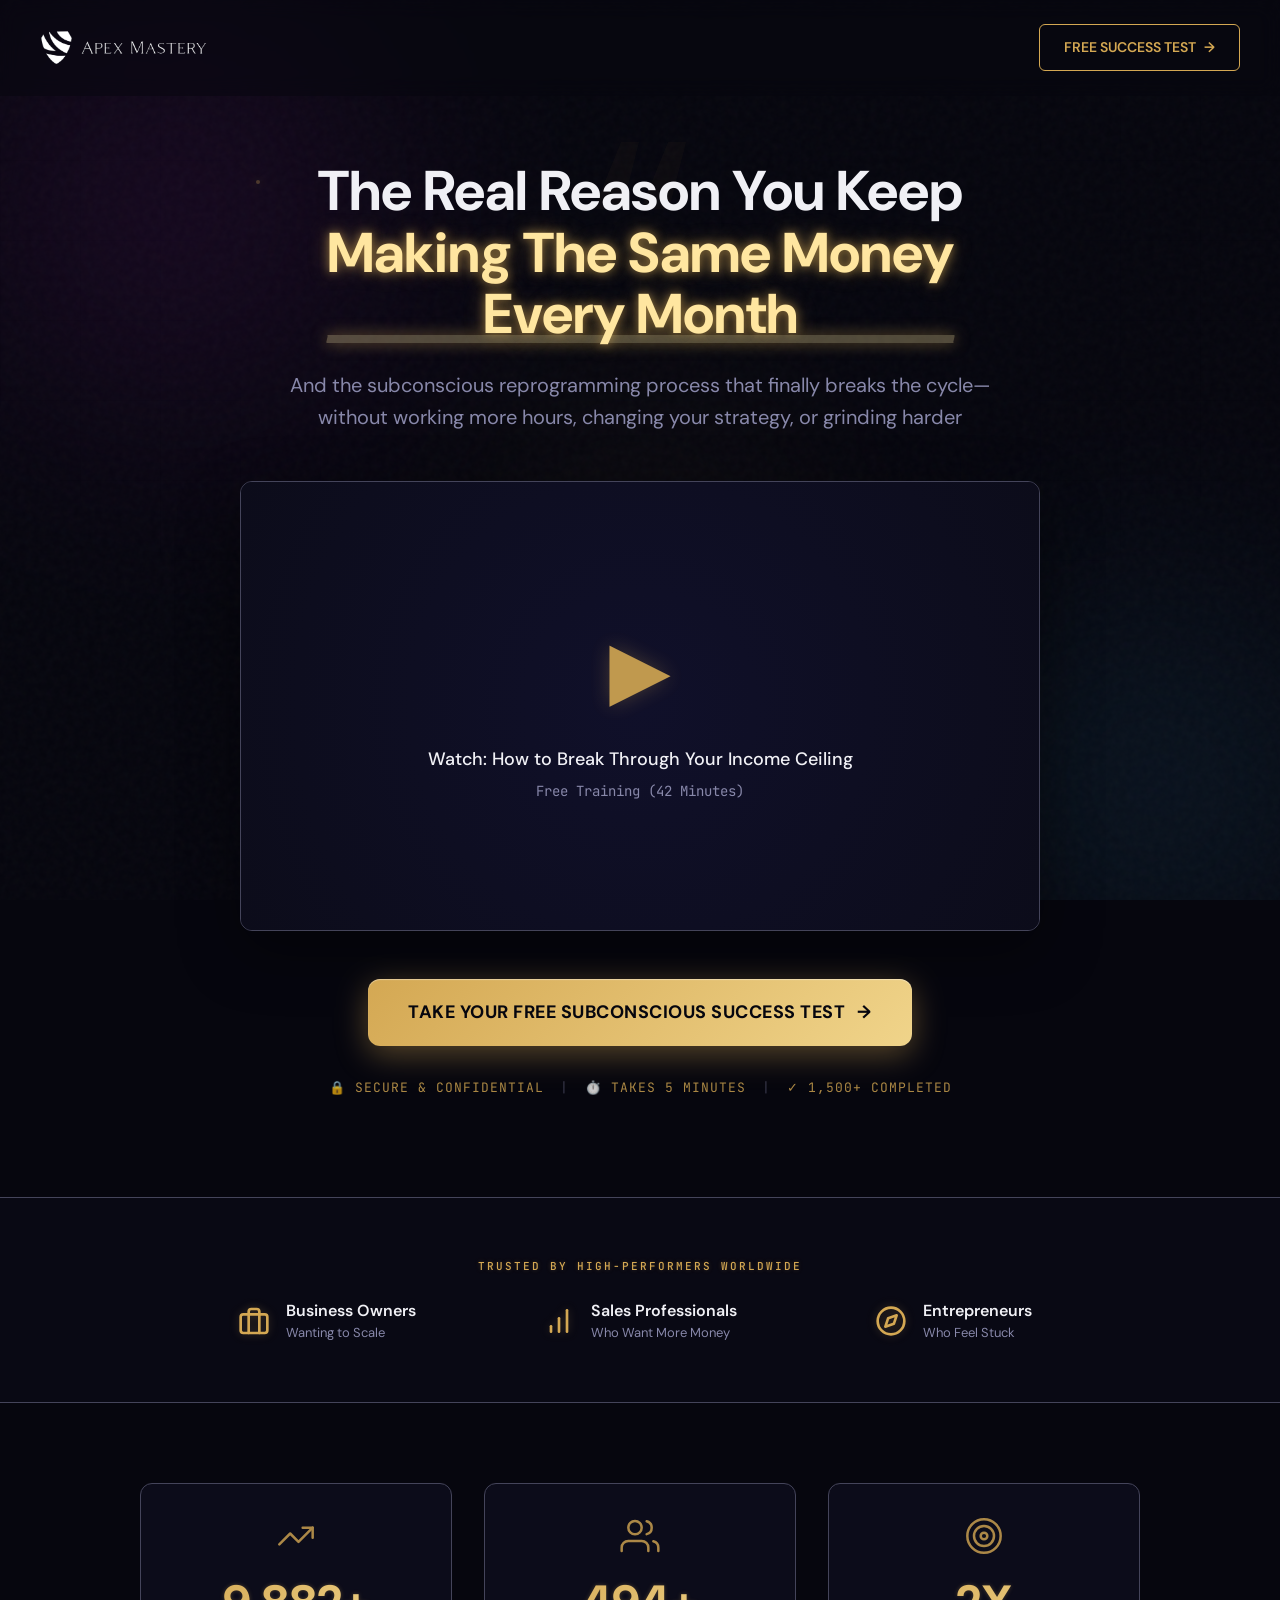
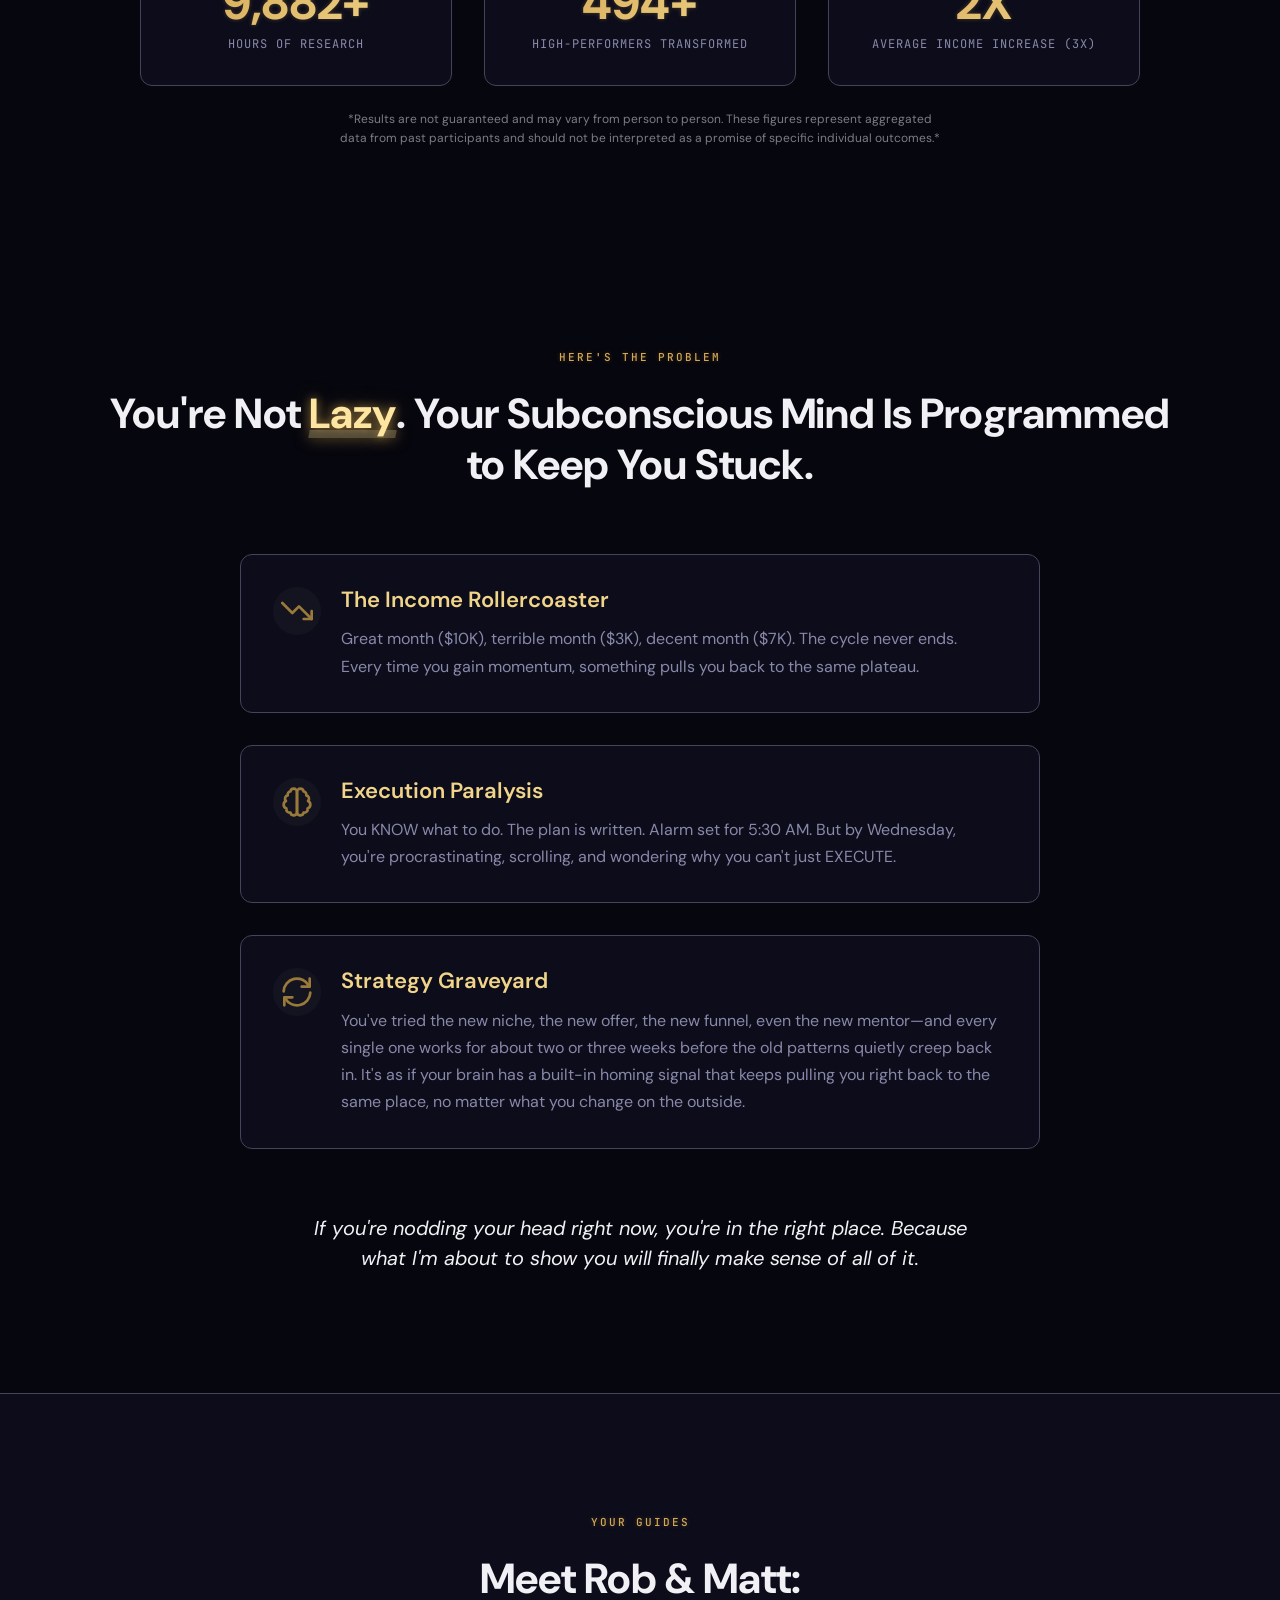
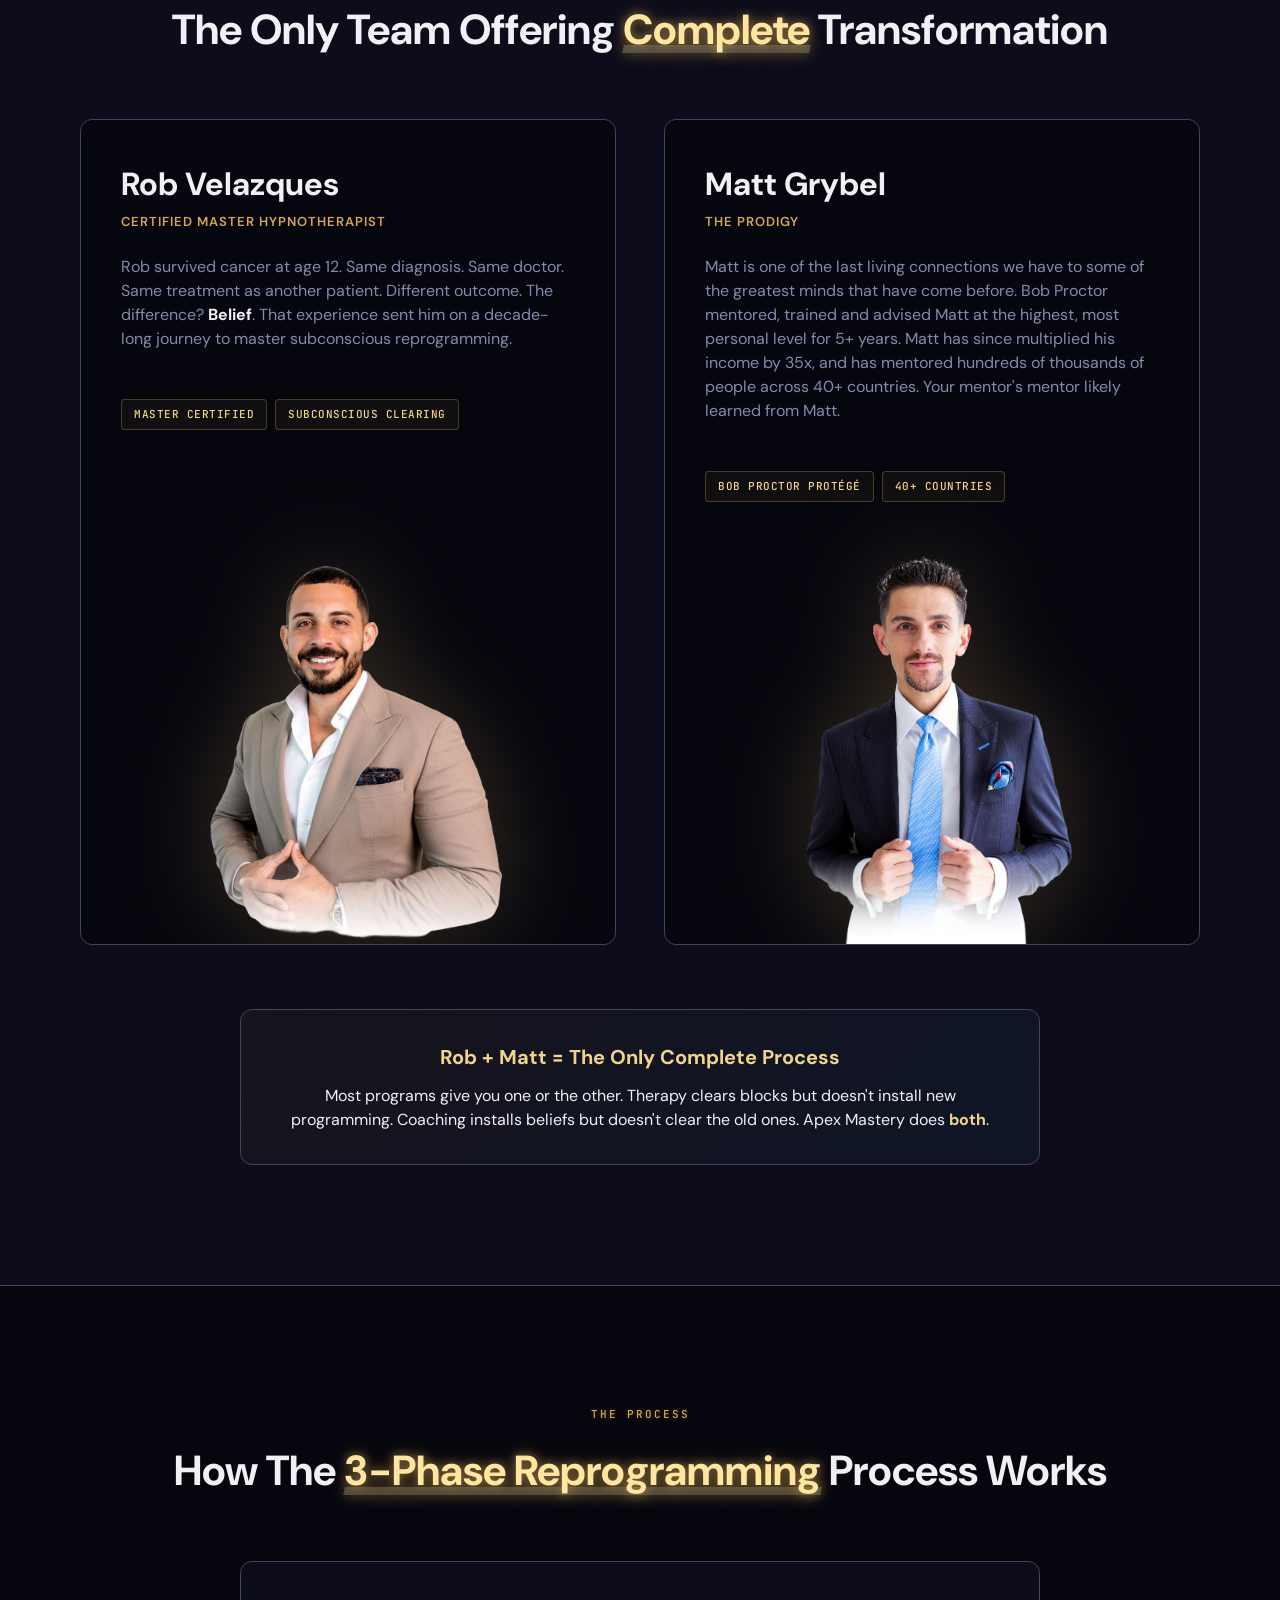
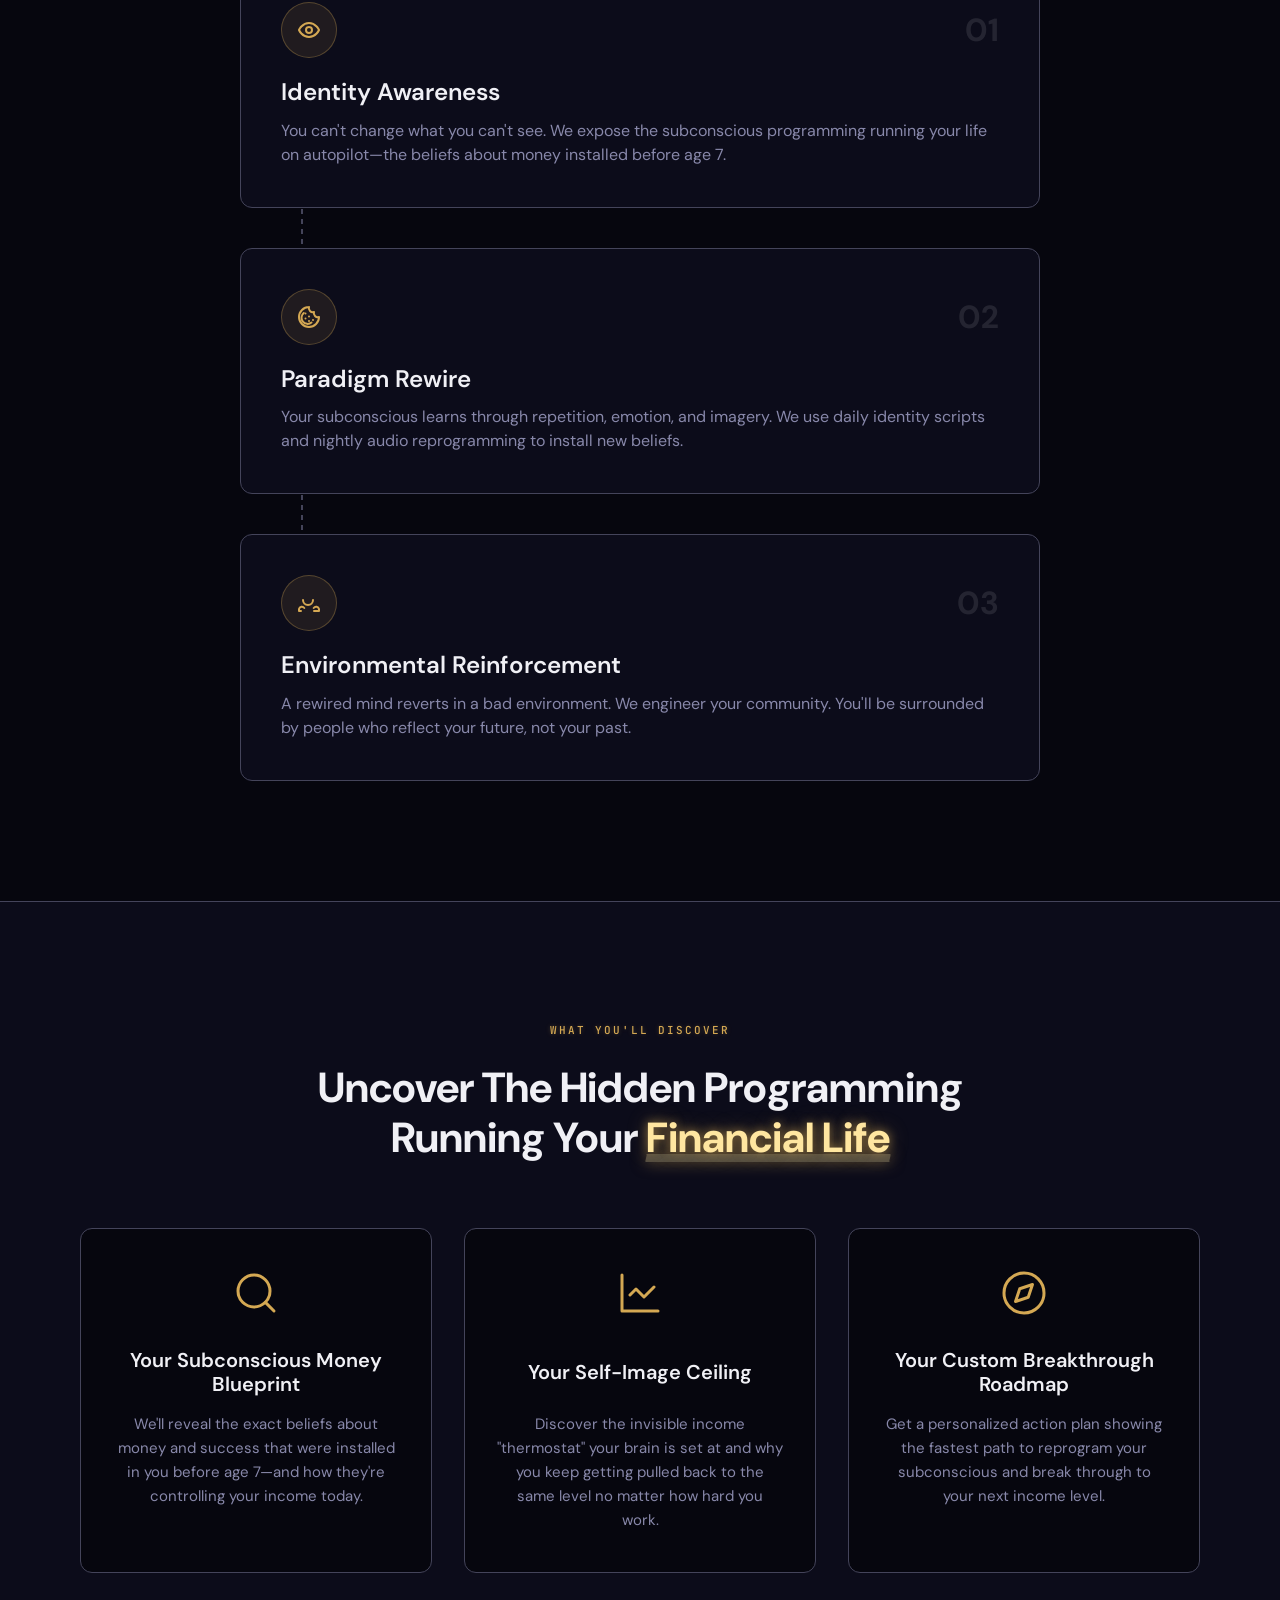
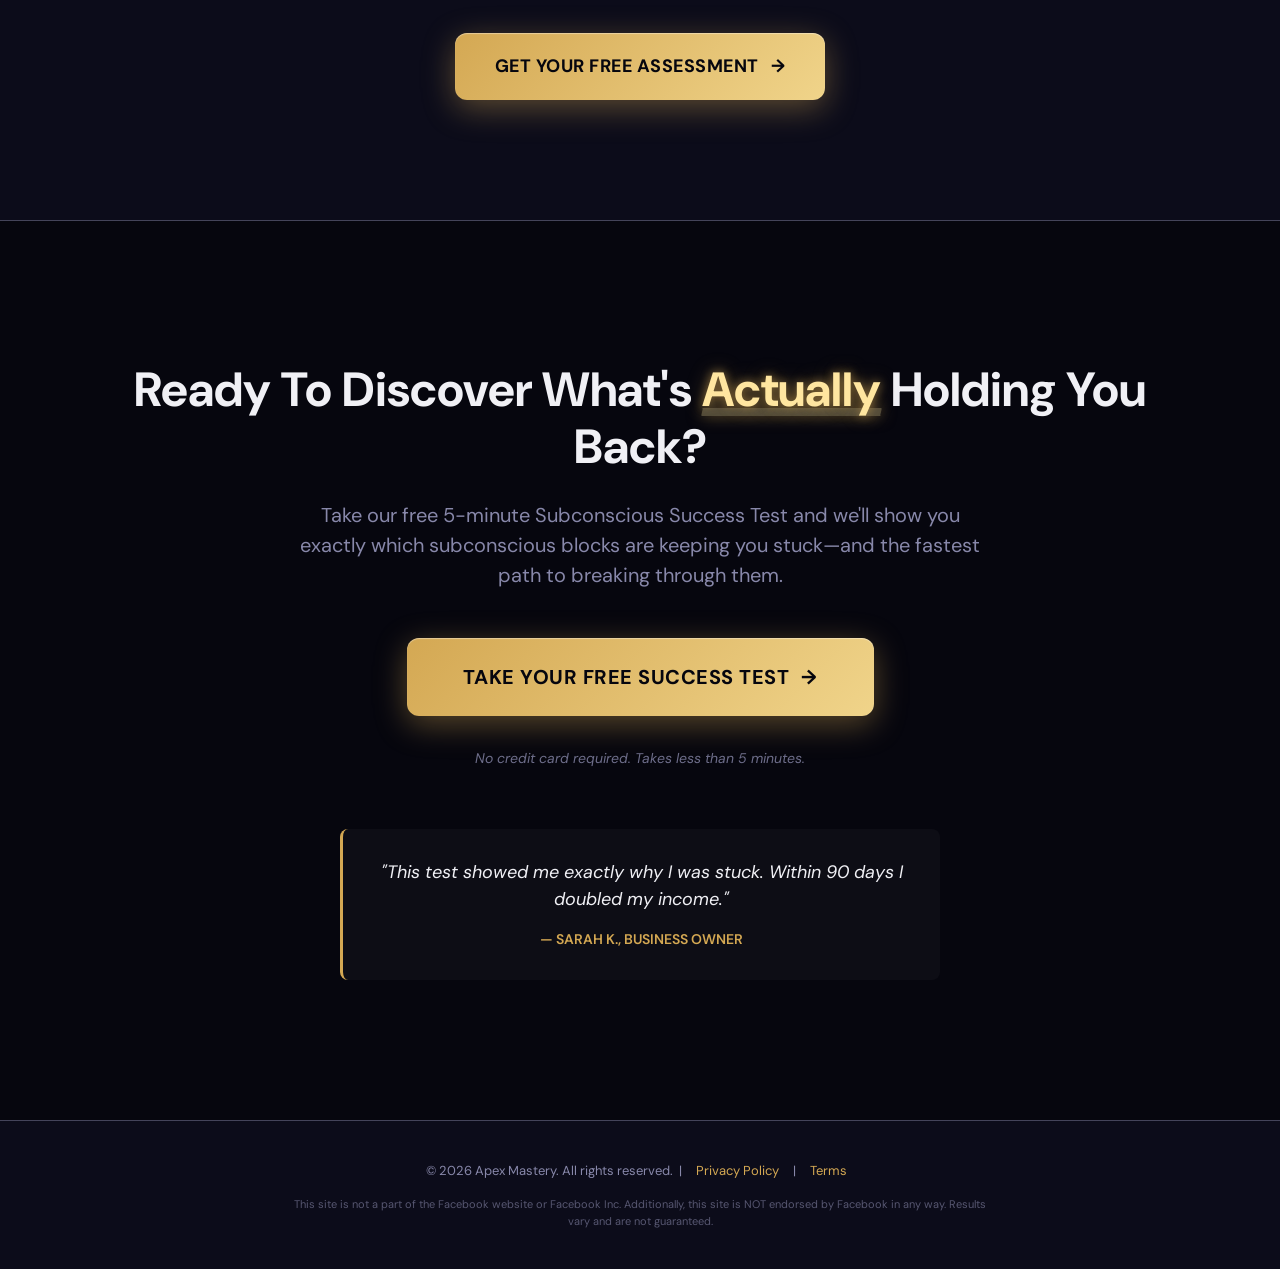
==== commit cb8b24a4: "Update VSL UI: Adjust text, stats, icons, and host portraits" ====
--- a/index.html
+++ b/index.html
@@ -58,7 +58,7 @@
 
       <!-- Headline (Moved Above VSL) -->
       <h1 class="hero-headline reveal" style="transition-delay: 0.1s;">
-        The Real Reason You Keep Making <span class="highlight">The Same Money</span> Every Month
+        The Real Reason You Keep <span class="highlight">Making The Same Money<br>Every Month</span>
       </h1>
 
       <!-- Sub-headline -->
@@ -86,7 +86,7 @@
           <span class="divider">|</span>
           <span>⏱️ Takes 5 Minutes</span>
           <span class="divider">|</span>
-          <span>✓ 10,000+ Completed</span>
+          <span>✓ 1,500+ Completed</span>
         </div>
       </div>
 
@@ -102,15 +102,15 @@
       <div class="credentials-grid reveal" style="transition-delay: 0.1s;">
 
         <div class="credential-item">
-          <!-- Award Icon -->
+          <!-- Award Icon (Briefcase) -->
           <svg class="credential-icon-svg" xmlns="http://www.w3.org/2000/svg" width="32" height="32" viewBox="0 0 24 24"
             fill="none" stroke="currentColor" stroke-width="2" stroke-linecap="round" stroke-linejoin="round">
-            <circle cx="12" cy="8" r="7" />
-            <polyline points="8.21 13.89 7 23 12 20 17 23 15.79 13.88" />
+            <rect x="2" y="7" width="20" height="14" rx="2" ry="2"></rect>
+            <path d="M16 21V5a2 2 0 0 0-2-2h-4a2 2 0 0 0-2 2v16"></path>
           </svg>
           <div class="credential-text">
-            <strong>Master Certified</strong>
-            <span>Hypnotherapist</span>
+            <strong>Business Owners</strong>
+            <span>Wanting to Scale</span>
           </div>
         </div>
 
@@ -123,20 +123,21 @@
             <line x1="6" y1="20" x2="6" y2="16" />
           </svg>
           <div class="credential-text">
-            <strong>7-Figure Earners</strong>
-            <span>Use This Process</span>
+            <strong>Sales Professionals</strong>
+            <span>Who Want More Money</span>
           </div>
         </div>
 
         <div class="credential-item">
-          <!-- Zap/Spark Icon -->
-          <svg class="credential-icon-svg" xmlns="http://www.w3.org/2000/svg" width="32" height="32" viewBox="0 0 24 24"
+          <!-- Compass Icon -->
+          <svg class="credential-icon-svg" xmlns="http://www.w3.org/2000/svg" width="32" height="32" viewBox="0 0 24 24" 
             fill="none" stroke="currentColor" stroke-width="2" stroke-linecap="round" stroke-linejoin="round">
-            <polygon points="13 2 3 14 12 14 11 22 21 10 12 10 13 2" />
+            <circle cx="12" cy="12" r="10"/>
+            <polygon points="16.24 7.76 14.12 14.12 7.76 16.24 9.88 9.88 16.24 7.76"/>
           </svg>
           <div class="credential-text">
-            <strong>Proven Neuroscience</strong>
-            <span>Not Woo-Woo Theory</span>
+            <strong>Entrepreneurs</strong>
+            <span>Who Feel Stuck</span>
           </div>
         </div>
 
@@ -185,7 +186,7 @@
 
       </div>
       <p class="stats-disclaimer" style="text-align: center; font-size: 12px; opacity: 0.5; margin-top: 24px; max-width: 600px; margin-left: auto; margin-right: auto; line-height: 1.6;">
-        *Results are not guaranteed and may vary from person to person. These figures represent aggregated data from past participants and should not be interpreted as a promise of specific individual outcomes.
+        *Results are not guaranteed and may vary from person to person. These figures represent aggregated data from past participants and should not be interpreted as a promise of specific individual outcomes.*
       </p>
     </div>
   </section>
@@ -194,10 +195,10 @@
   <section class="section-problem">
     <div class="container">
 
-      <p class="section-label reveal">Does This Sound Familiar?</p>
+      <p class="section-label reveal">Here's The Problem</p>
 
       <h2 class="reveal" style="transition-delay: 0.1s;">
-        You're Not <span class="highlight">Lazy</span>. Your Brain Is Programmed to Keep You Stuck.
+        You're Not <span class="highlight">Lazy</span>. Your Subconscious Mind Is Programmed<br>to Keep You Stuck.
       </h2>
 
       <div class="pain-points reveal" style="transition-delay: 0.2s;">
@@ -264,15 +265,12 @@
       <p class="section-label reveal">Your Guides</p>
 
       <h2 class="reveal" style="transition-delay: 0.1s;">
-        Meet Rob & Matt: The Only Team Offering <span class="highlight">Complete</span> Transformation
+        Meet Rob & Matt:<br>The Only Team Offering <span class="highlight">Complete</span> Transformation
       </h2>
 
       <div class="hosts-grid">
         <!-- Rob -->
-        <div class="host-card reveal" style="transition-delay: 0.15s;">
-          <div class="host-image-wrapper">
-            <img src="assets/rob.png" alt="Rob Velazques" class="host-image">
-          </div>
+        <div class="host-card reveal" style="transition-delay: 0.15s; display: flex; flex-direction: column; overflow: hidden; position: relative;">
           <div class="host-name">Rob Velazques</div>
           <div class="host-role">Certified Master Hypnotherapist</div>
           <p>Rob survived cancer at age 12. Same diagnosis. Same doctor. Same treatment as another patient. Different
@@ -282,19 +280,22 @@
             <span class="cred-tag">Master Certified</span>
             <span class="cred-tag">Subconscious Clearing</span>
           </div>
+          <div style="margin-top: auto; padding-top: 40px; margin-bottom: -40px; text-align: center; display: flex; justify-content: center; align-items: flex-end;">
+            <img src="assets/rob.png" alt="Rob Velazques" style="width: 90%; max-width: 320px; height: auto; vertical-align: bottom; filter: drop-shadow(0 0 50px rgba(212, 168, 83, 0.25)); display: block;">
+          </div>
         </div>
 
         <!-- Matt -->
-        <div class="host-card reveal" style="transition-delay: 0.25s;">
-          <div class="host-image-wrapper">
-            <img src="assets/matt.png" alt="Matt Grybel" class="host-image">
-          </div>
+        <div class="host-card reveal" style="transition-delay: 0.25s; display: flex; flex-direction: column; overflow: hidden; position: relative;">
           <div class="host-name">Matt Grybel</div>
           <div class="host-role">The Prodigy</div>
           <p>Matt is one of the last living connections we have to some of the greatest minds that have come before. Bob Proctor mentored, trained and advised Matt at the highest, most personal level for 5+ years. Matt has since multiplied his income by 35x, and has mentored hundreds of thousands of people across 40+ countries. Your mentor's mentor likely learned from Matt.</p>
           <div class="host-creds">
             <span class="cred-tag">Bob Proctor Protégé</span>
             <span class="cred-tag">40+ Countries</span>
+          </div>
+          <div style="margin-top: auto; padding-top: 40px; margin-bottom: -40px; text-align: center; display: flex; justify-content: center; align-items: flex-end;">
+            <img src="assets/matt.png" alt="Matt Grybel" style="width: 90%; max-width: 320px; height: auto; vertical-align: bottom; filter: drop-shadow(0 0 50px rgba(212, 168, 83, 0.25)); display: block;">
           </div>
         </div>
       </div>
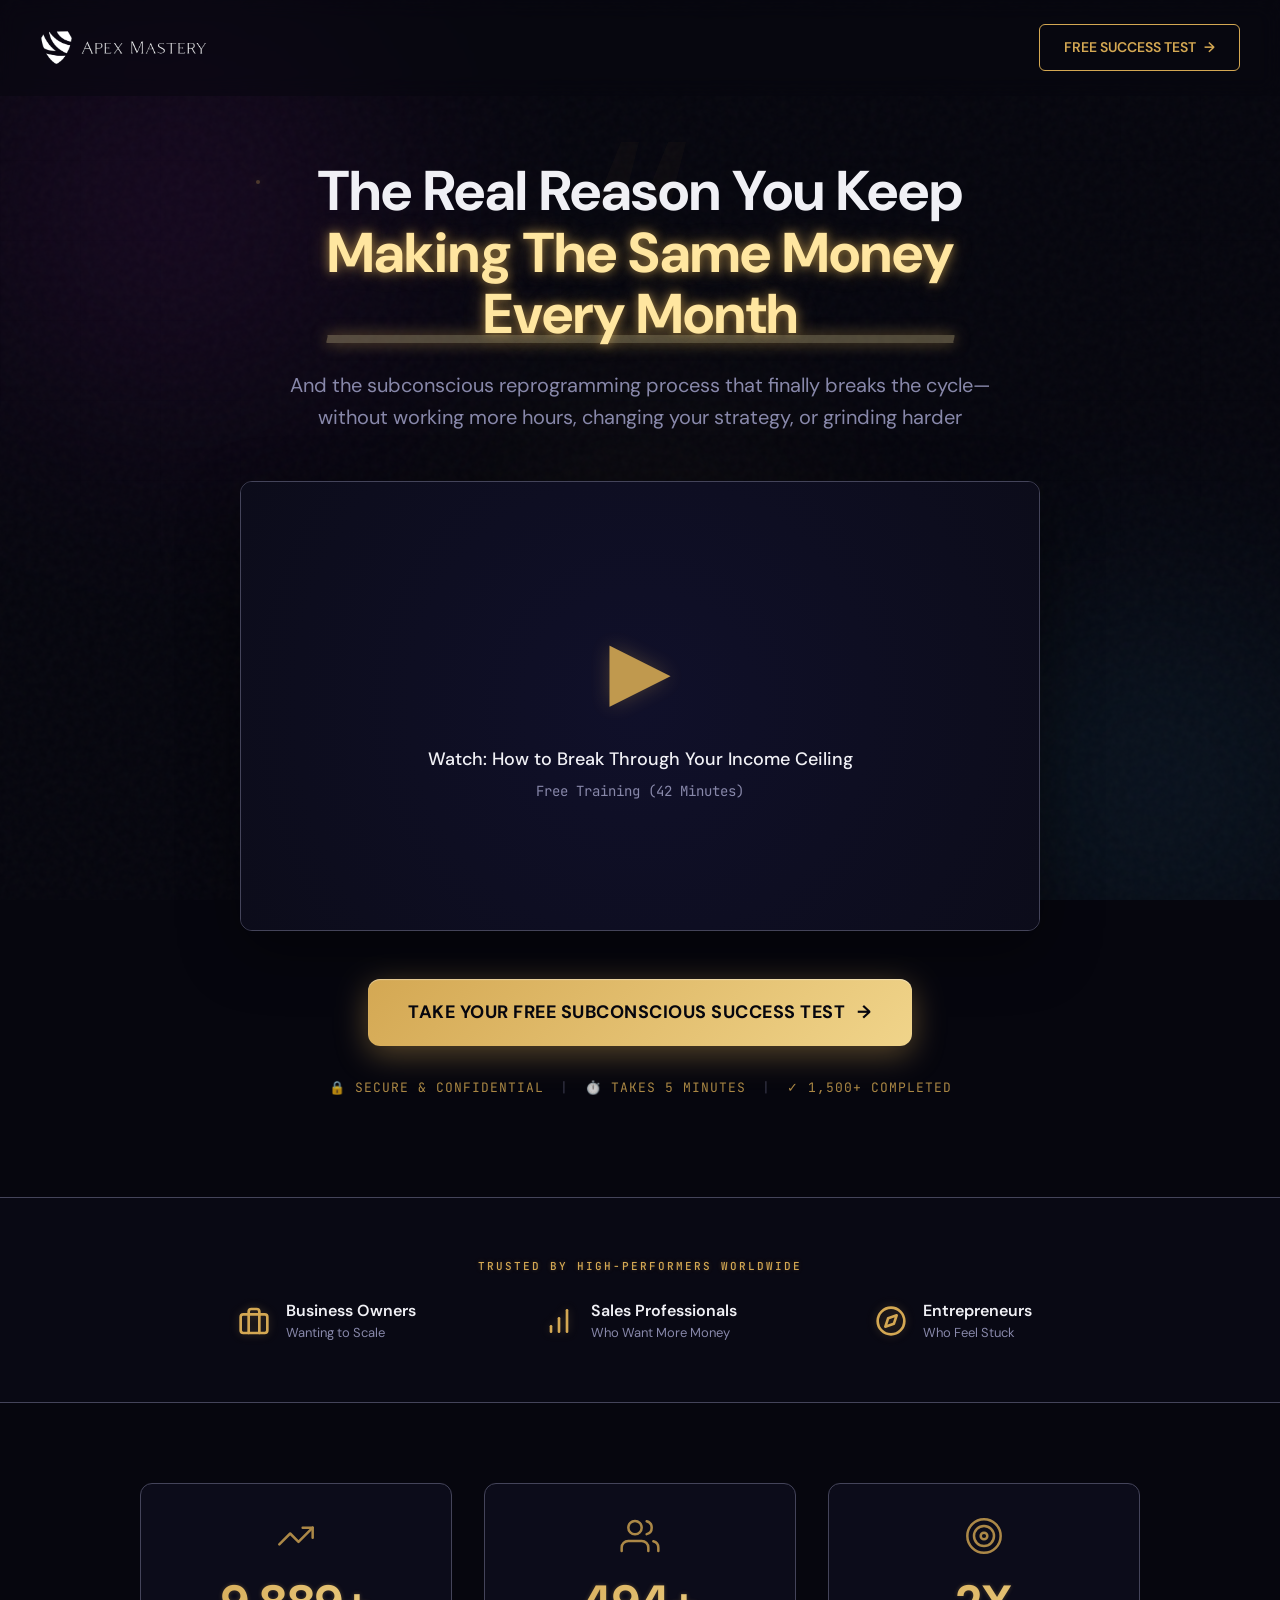
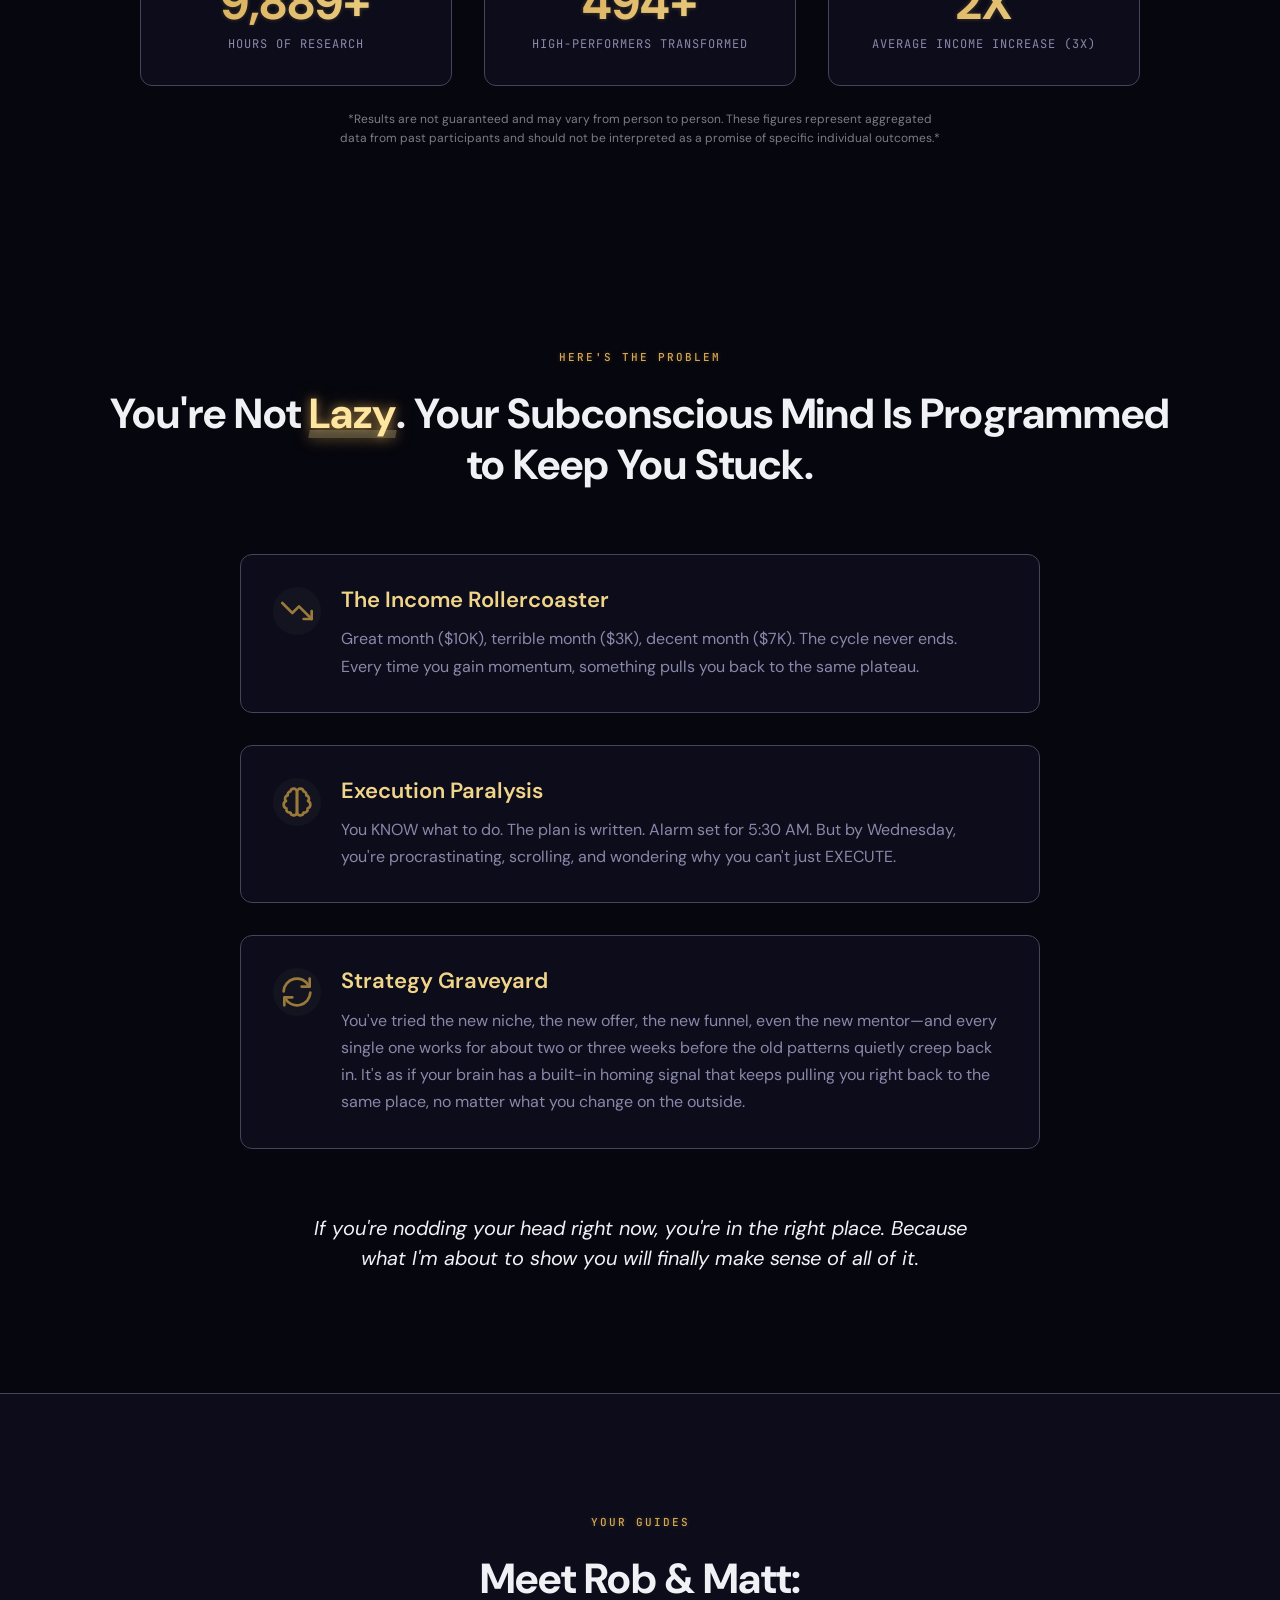
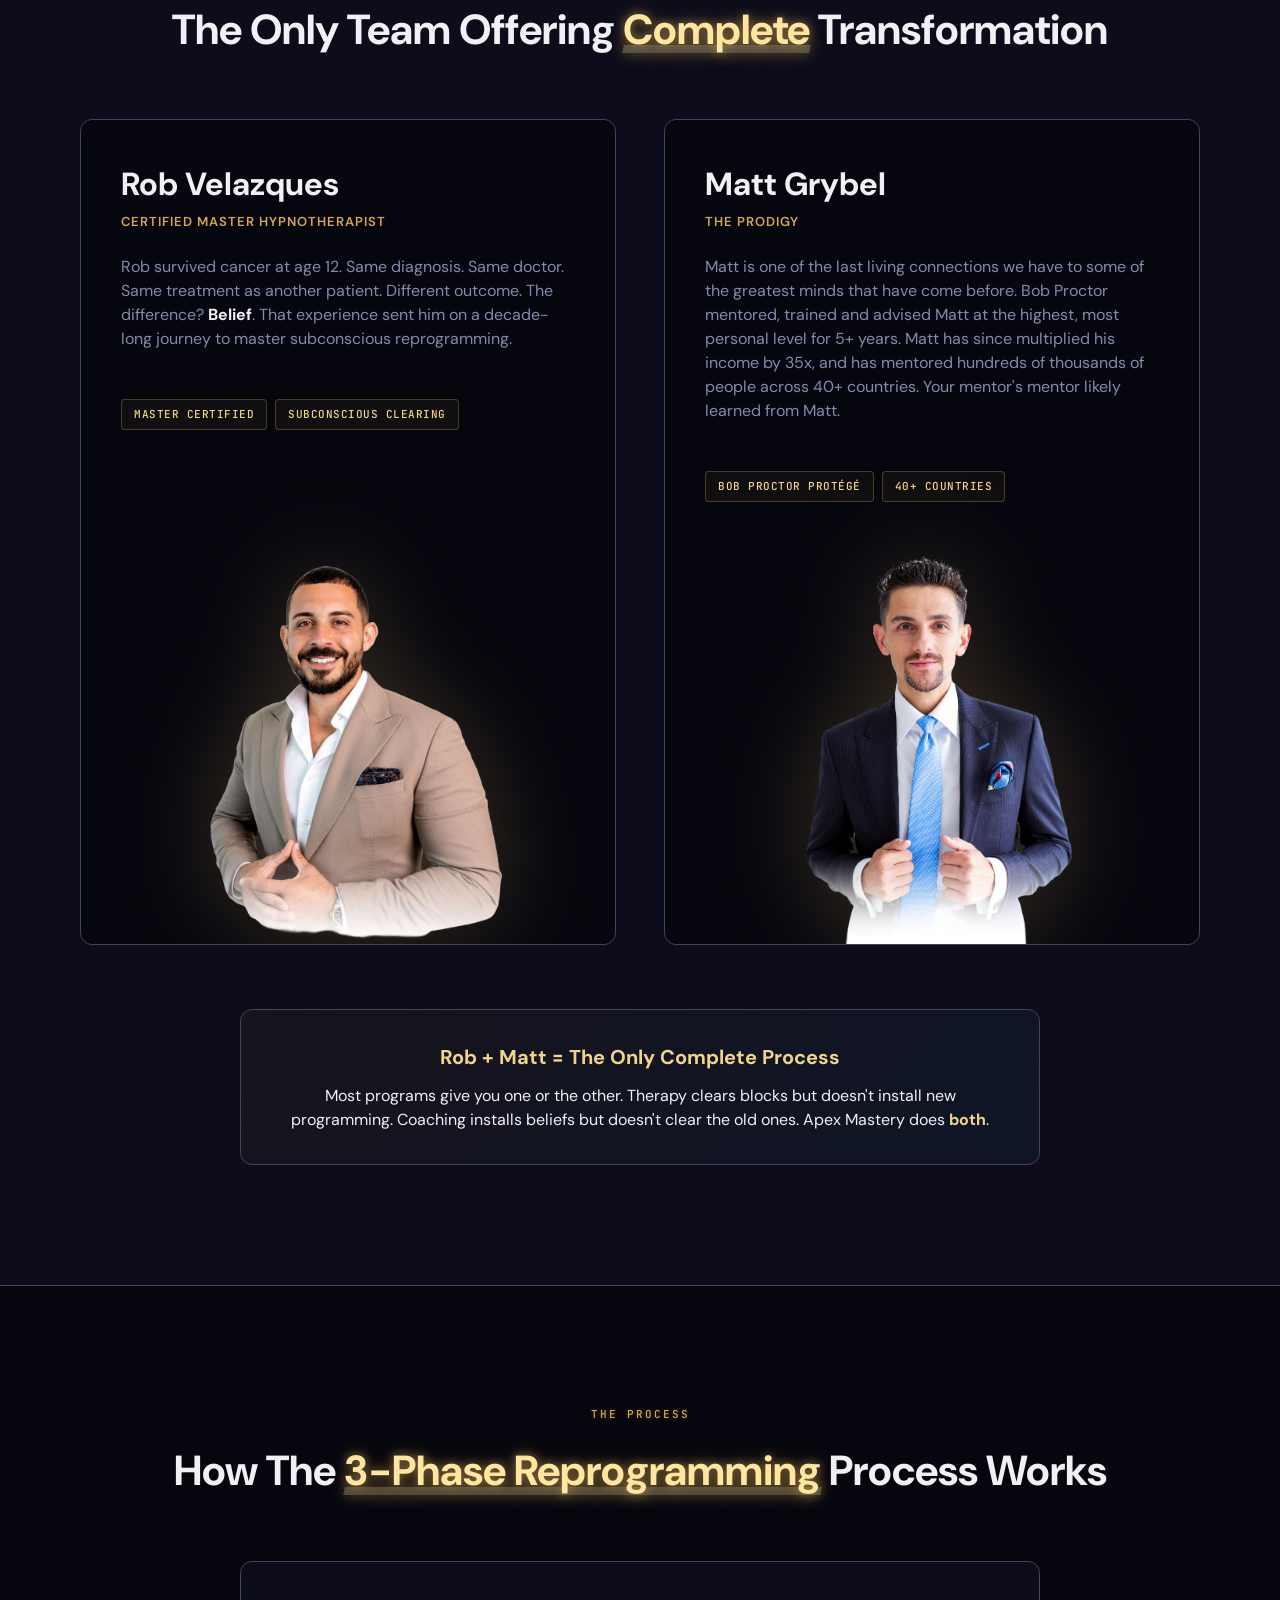
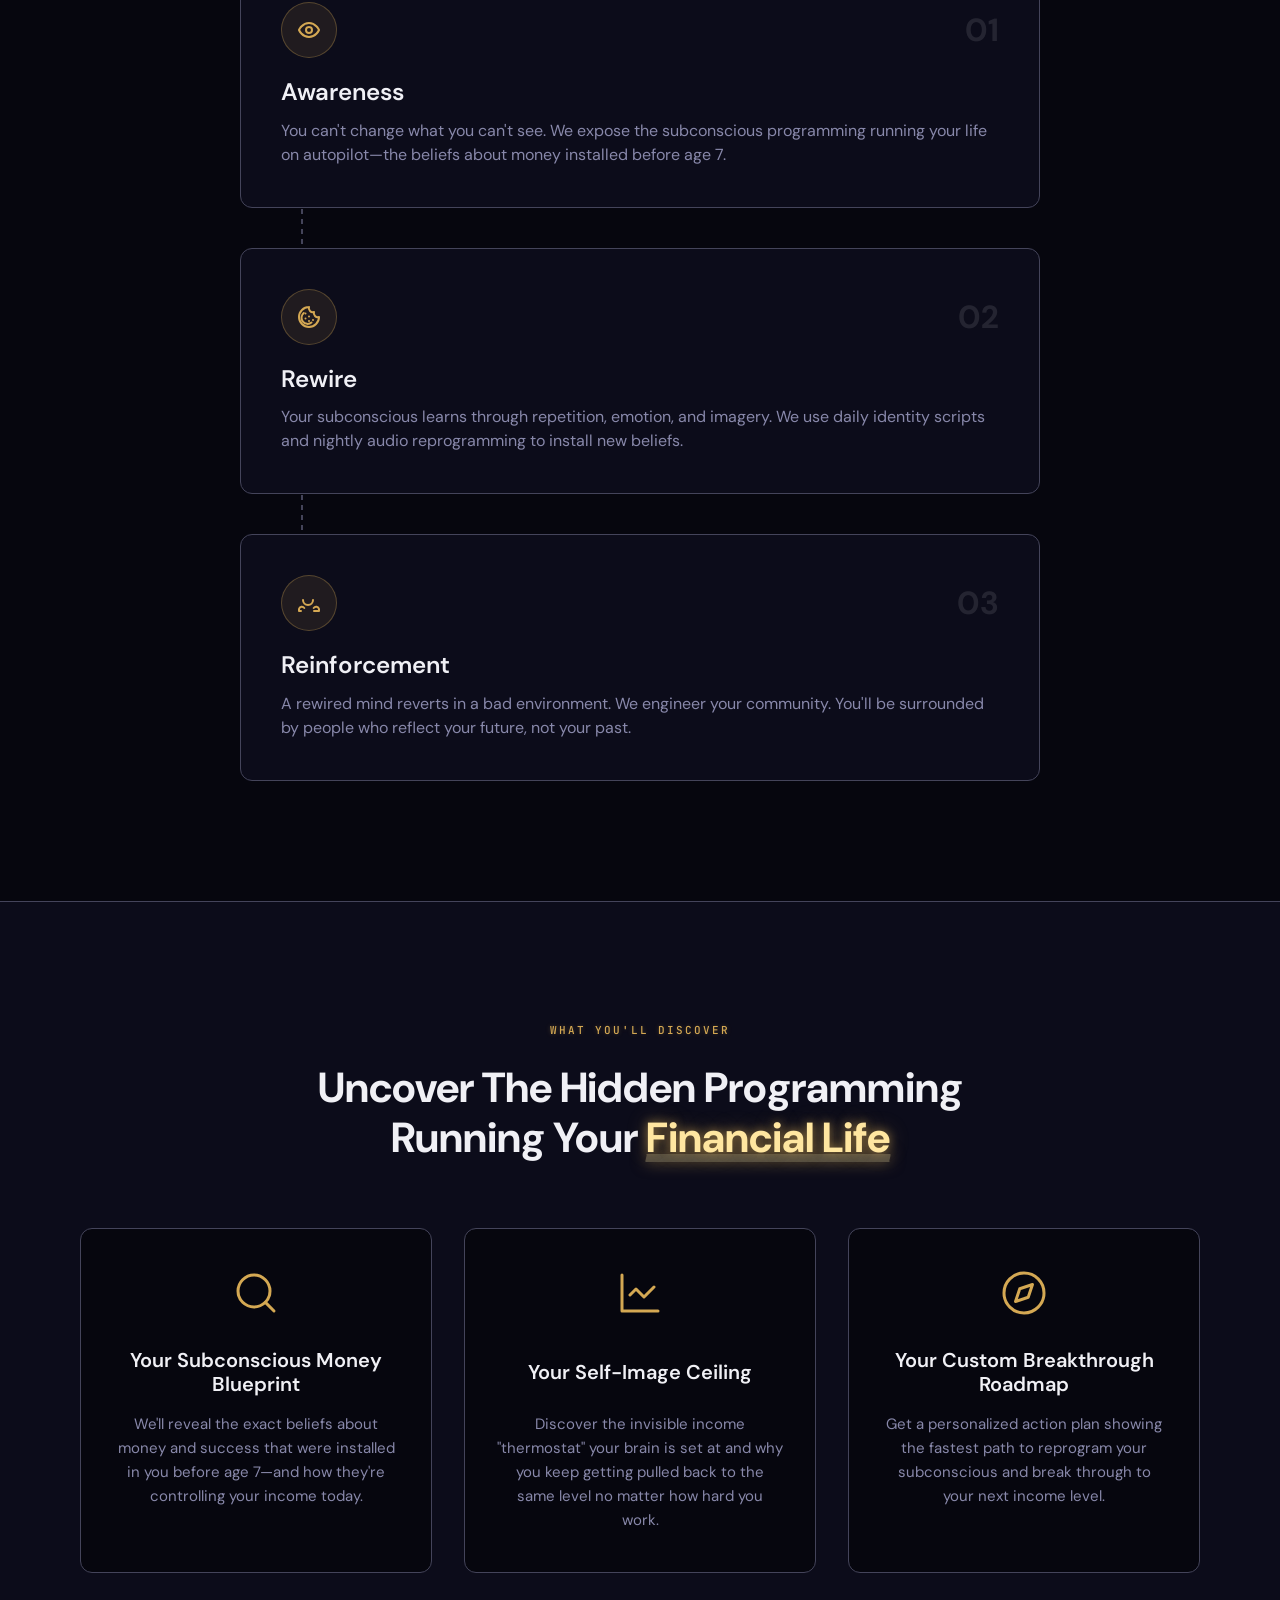
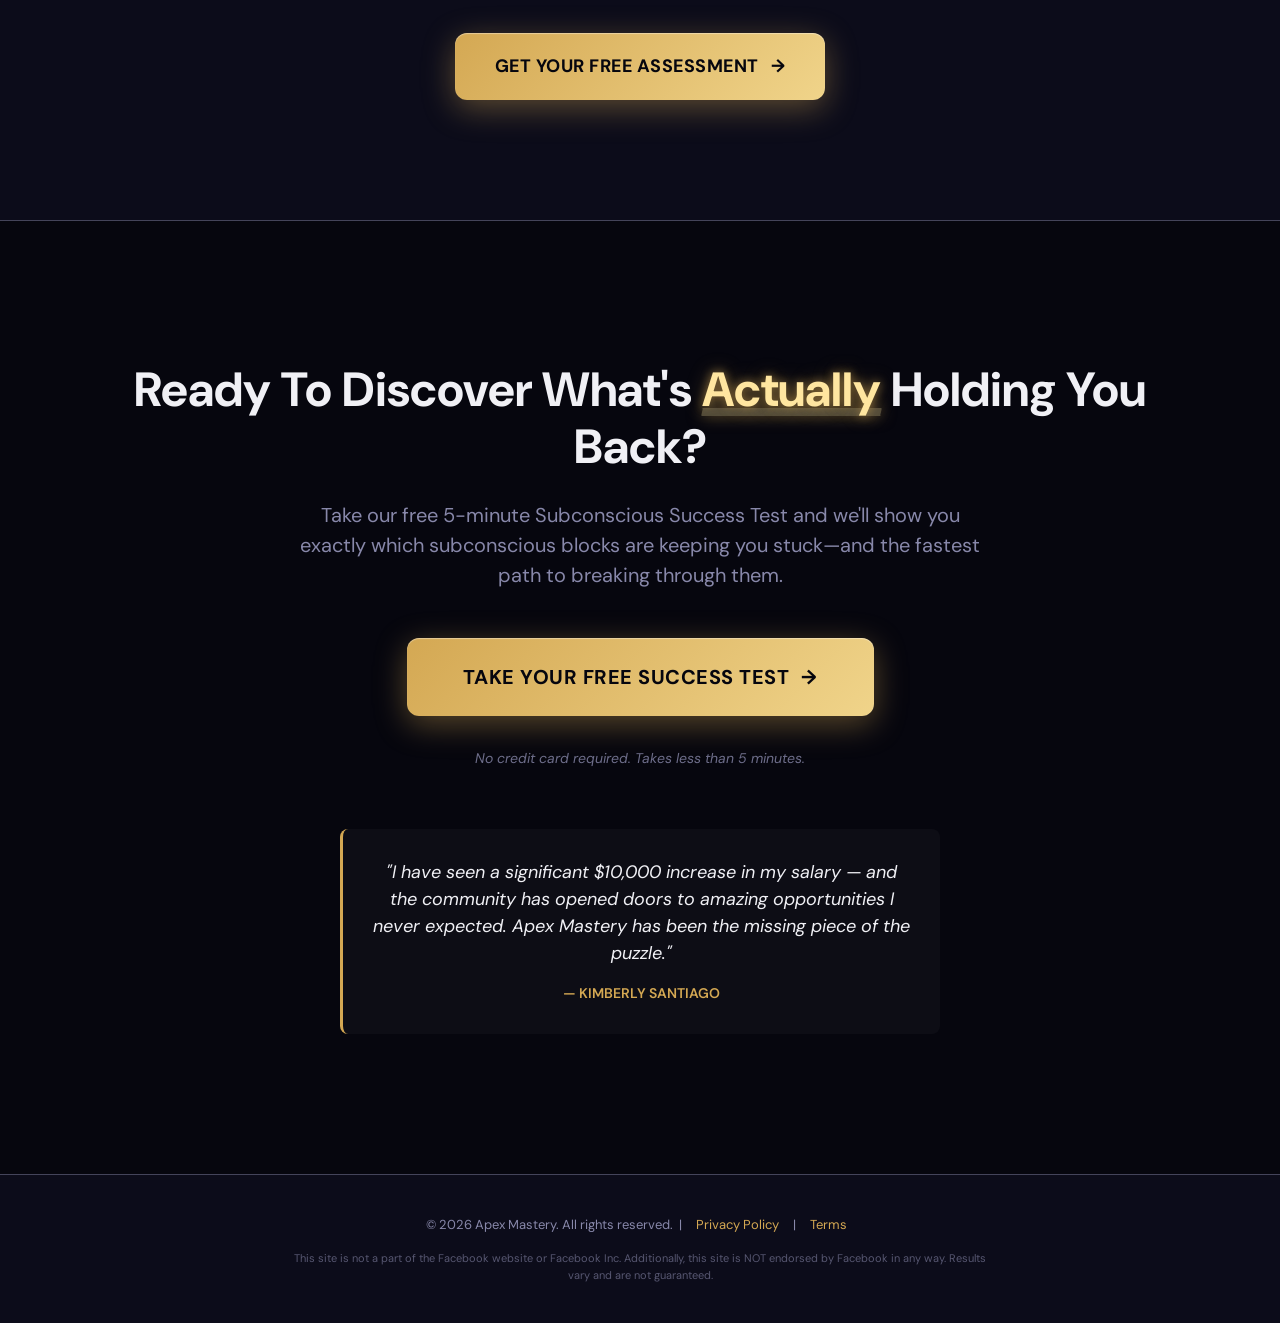
==== commit 0f651416: "Update phase headers and testimonial text" ====
--- a/index.html
+++ b/index.html
@@ -333,7 +333,7 @@
             </div>
             <div class="process-number">01</div>
           </div>
-          <h3>Identity Awareness</h3>
+          <h3>Awareness</h3>
           <p>You can't change what you can't see. We expose the subconscious programming running your life on
             autopilot—the beliefs about money installed before age 7.</p>
         </div>
@@ -356,7 +356,7 @@
             </div>
             <div class="process-number">02</div>
           </div>
-          <h3>Paradigm Rewire</h3>
+          <h3>Rewire</h3>
           <p>Your subconscious learns through repetition, emotion, and imagery. We use daily identity scripts and
             nightly audio reprogramming to install new beliefs.</p>
         </div>
@@ -375,7 +375,7 @@
             </div>
             <div class="process-number">03</div>
           </div>
-          <h3>Environmental Reinforcement</h3>
+          <h3>Reinforcement</h3>
           <p>A rewired mind reverts in a bad environment. We engineer your community. You'll be surrounded by people who
             reflect your future, not your past.</p>
         </div>
@@ -472,8 +472,8 @@
       </p>
 
       <blockquote class="cta-testimonial">
-        "This test showed me exactly why I was stuck. Within 90 days I doubled my income."
-        <cite>— Sarah K., Business Owner</cite>
+        "I have seen a significant $10,000 increase in my salary — and the community has opened doors to amazing opportunities I never expected. Apex Mastery has been the missing piece of the puzzle."
+        <cite>— Kimberly Santiago</cite>
       </blockquote>
 
     </div>
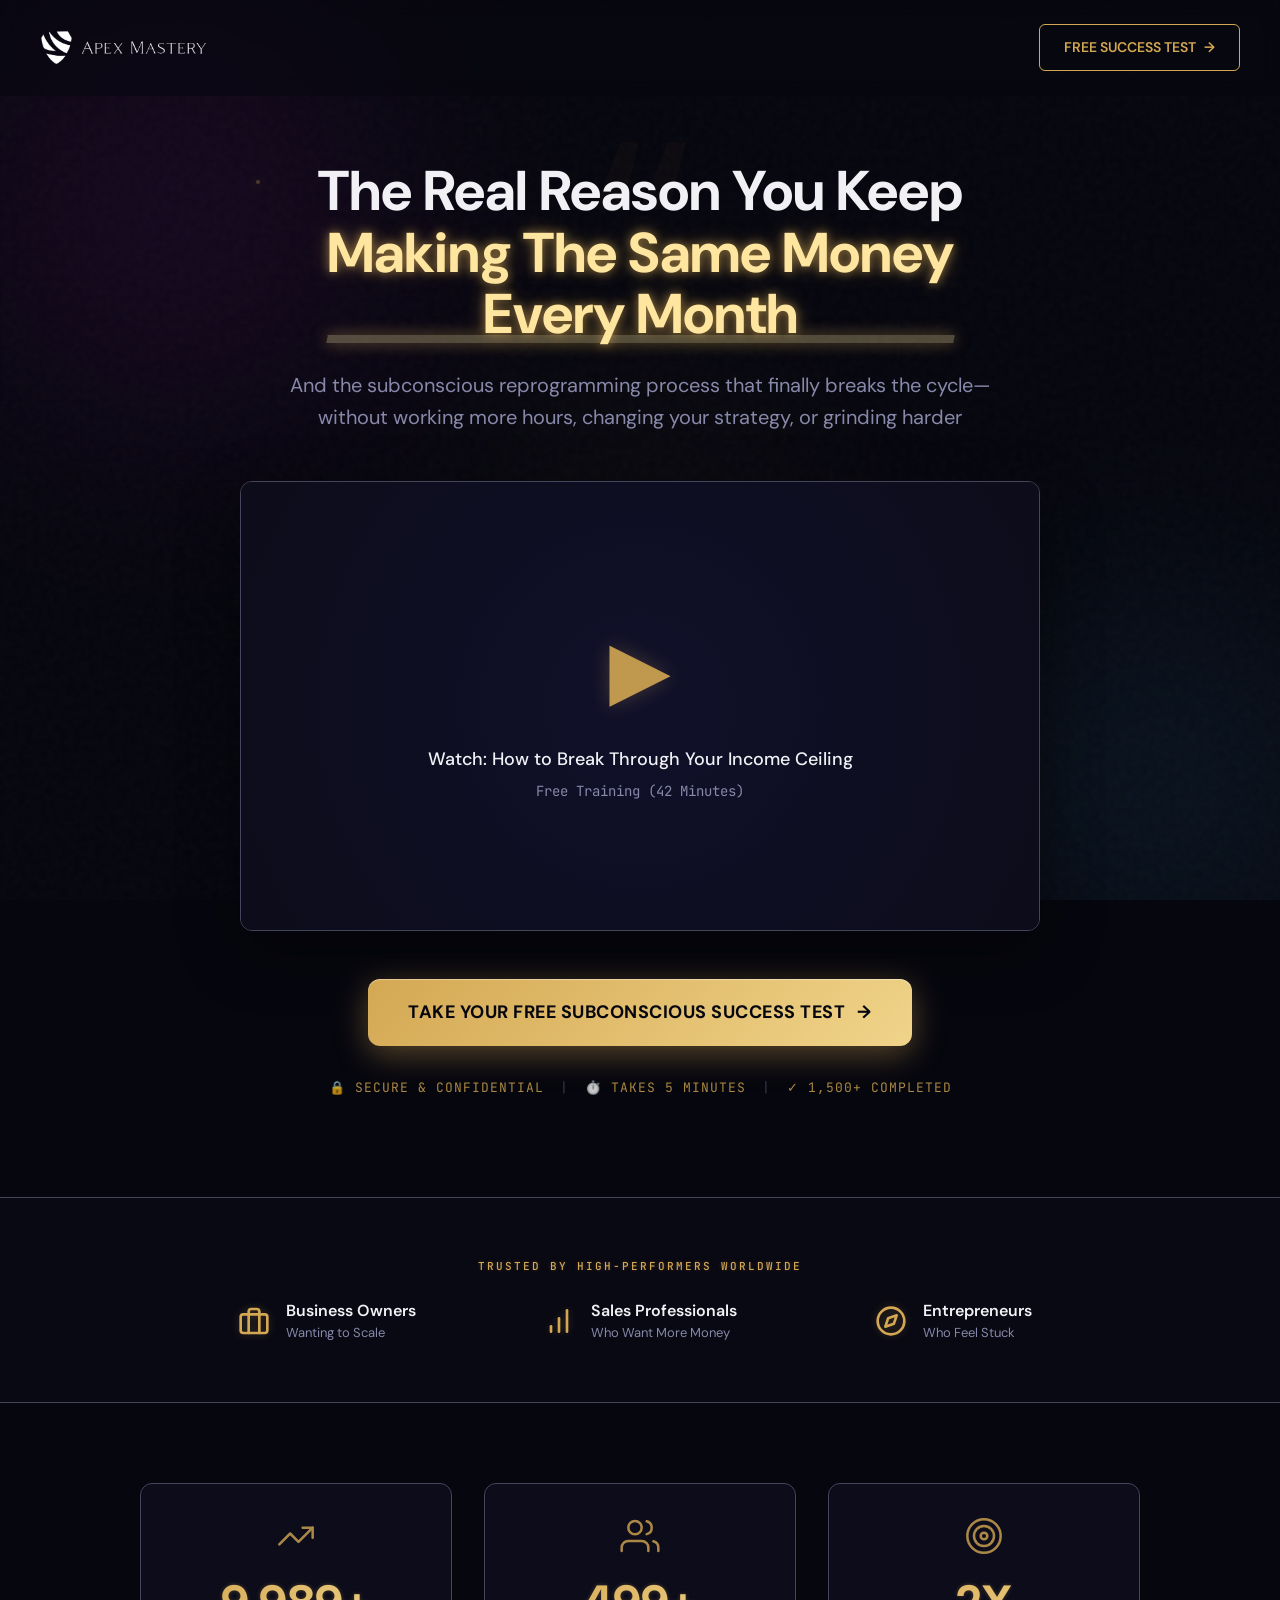
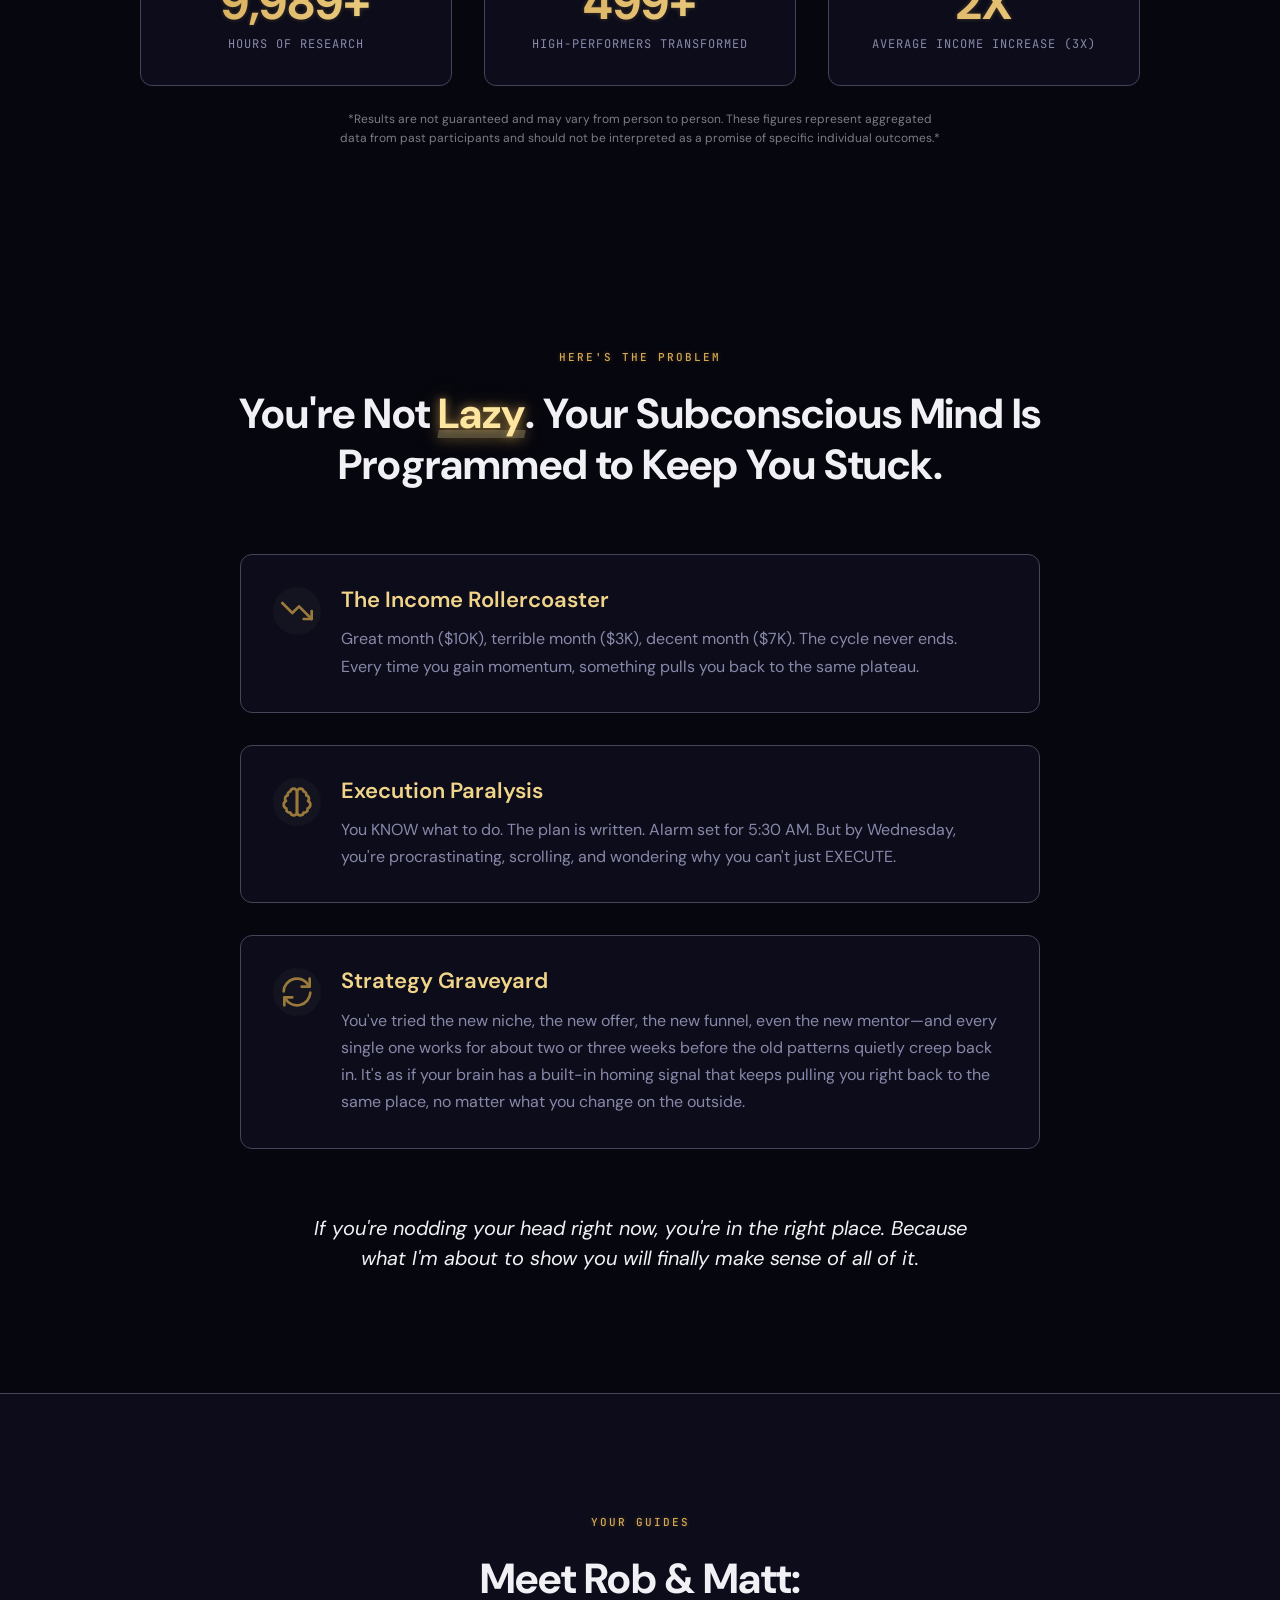
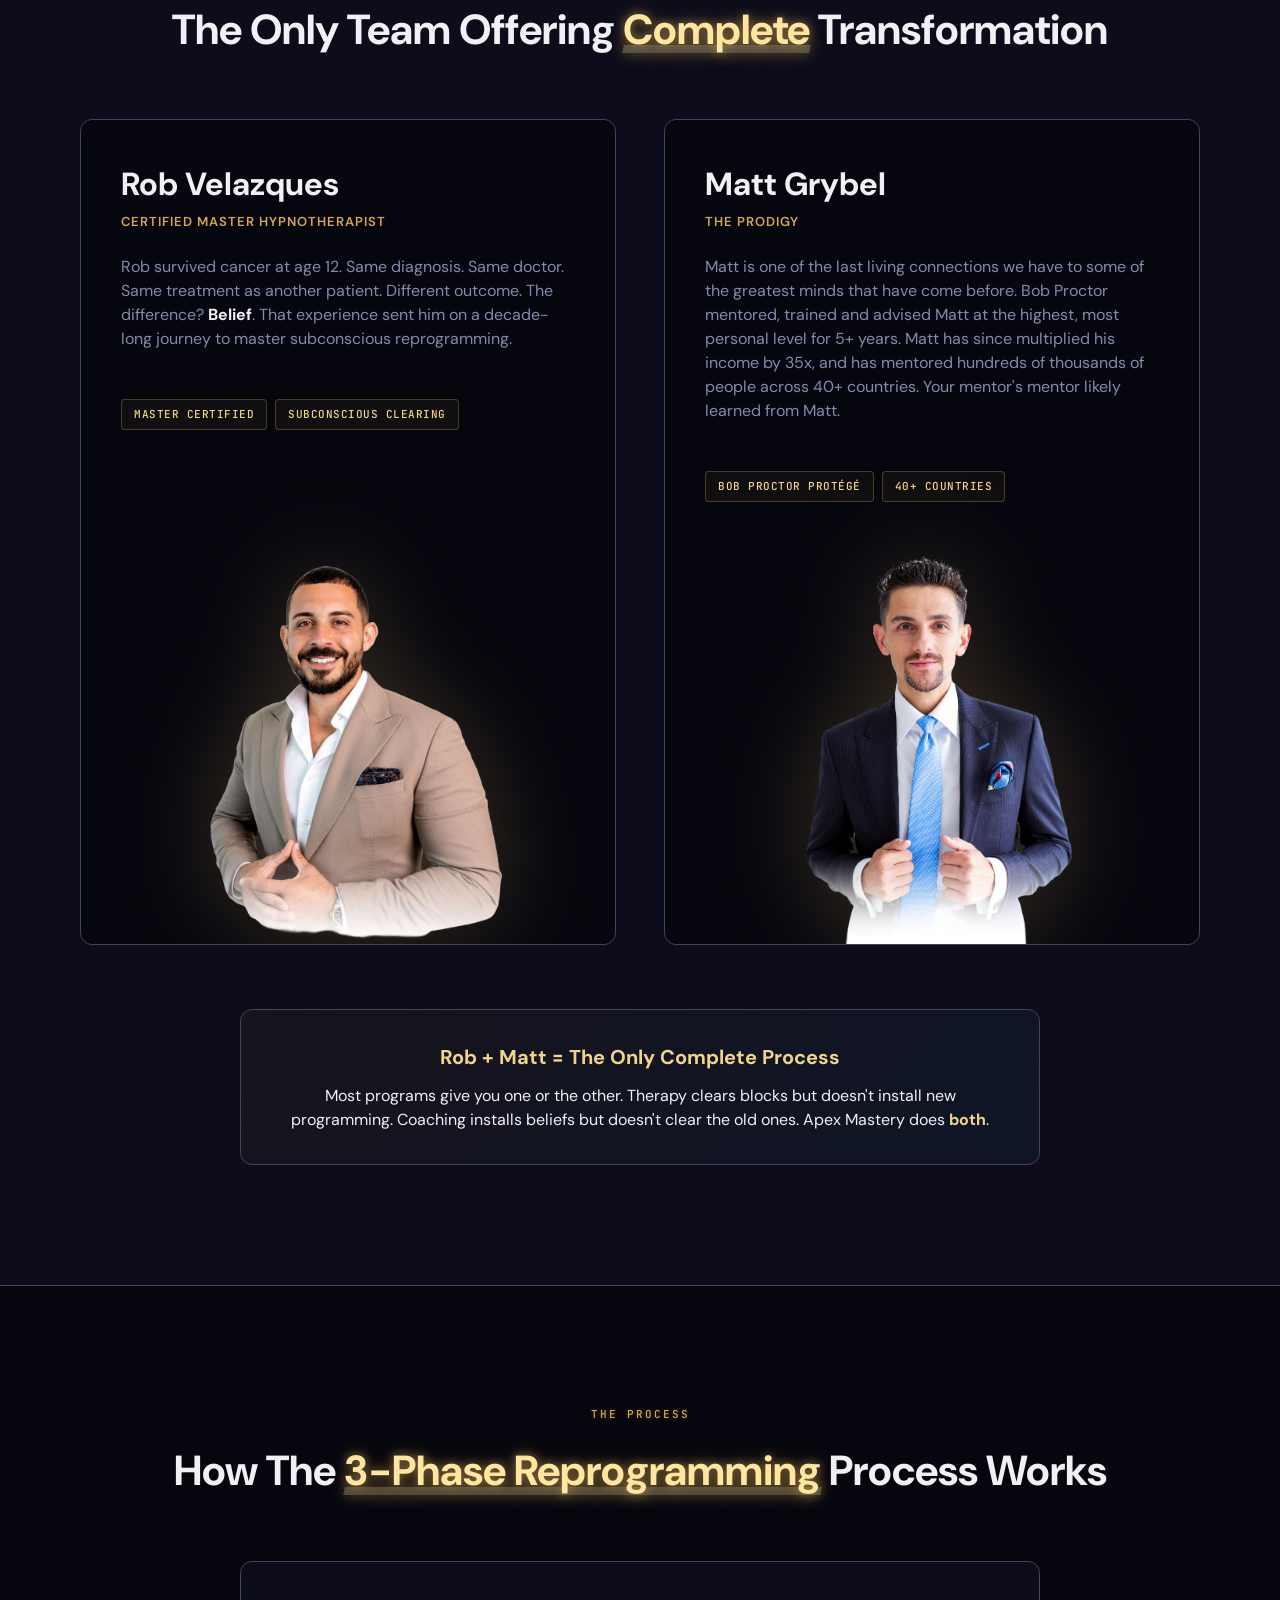
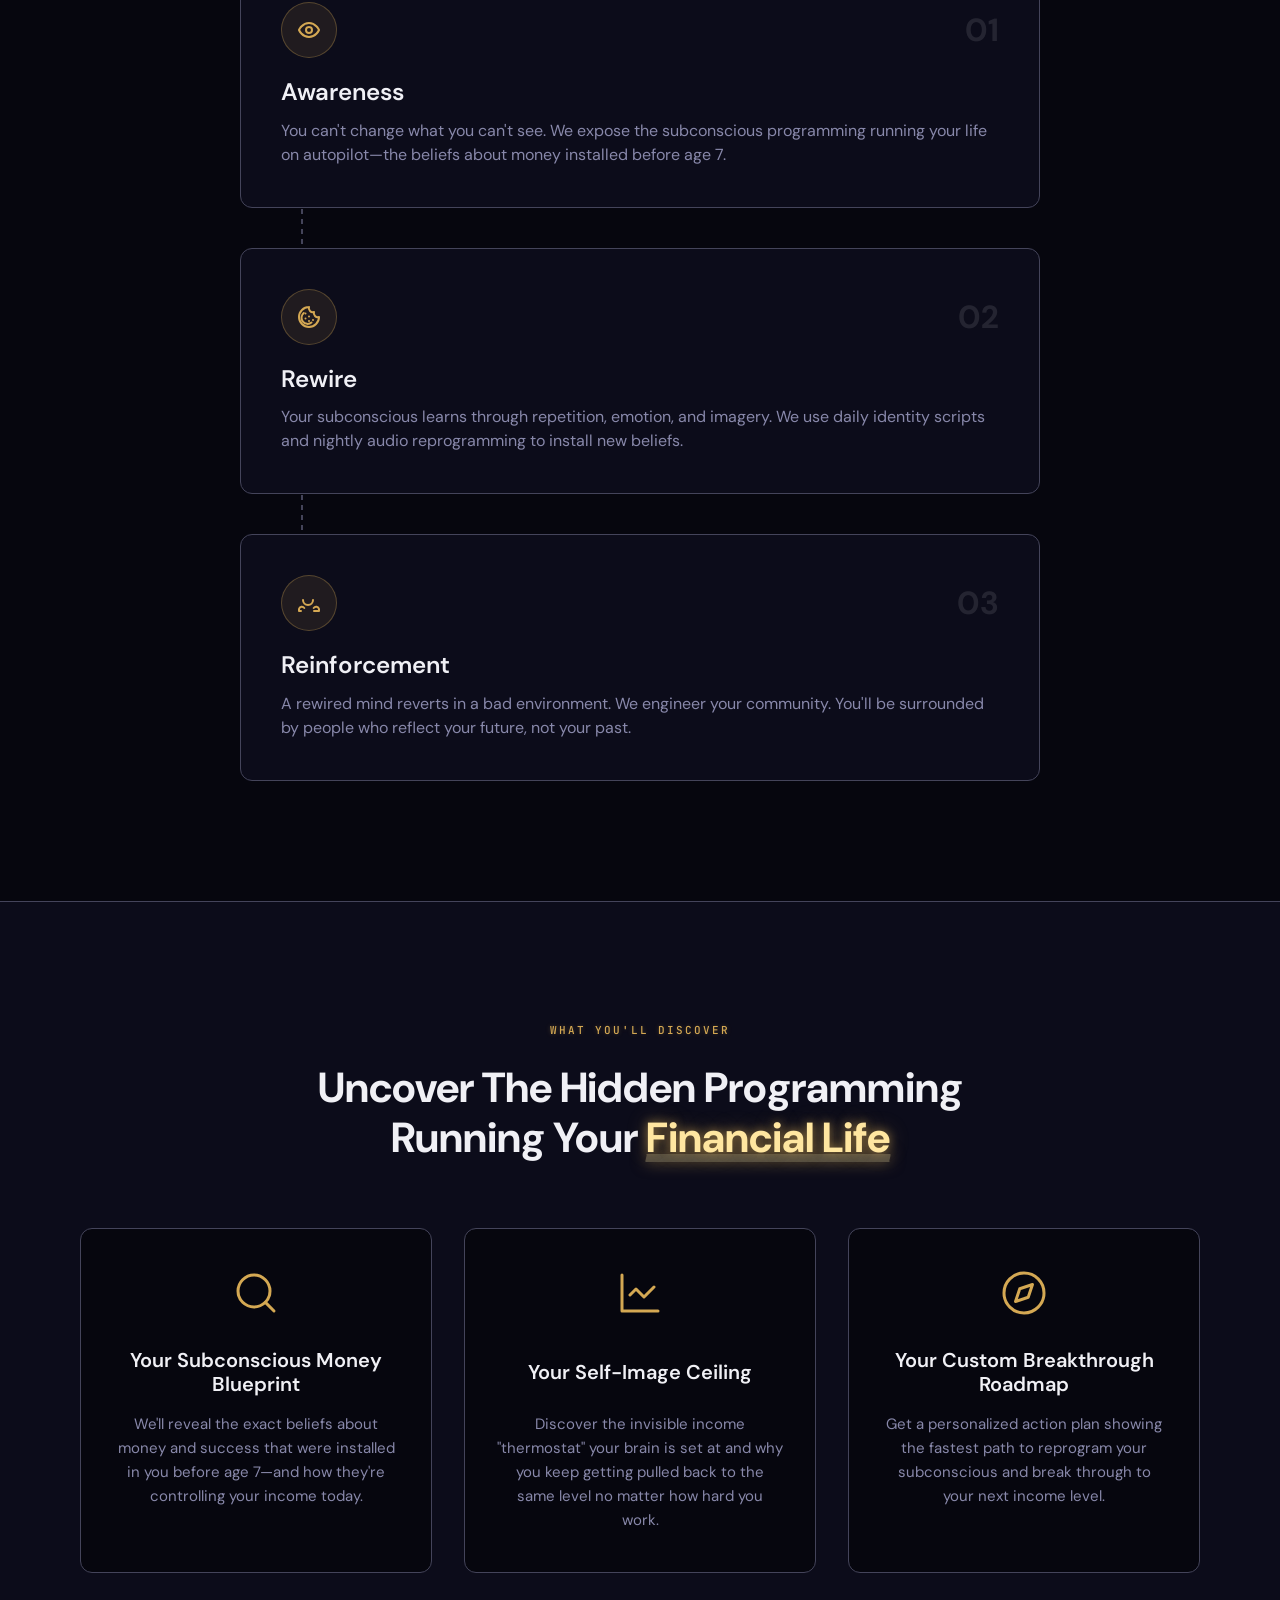
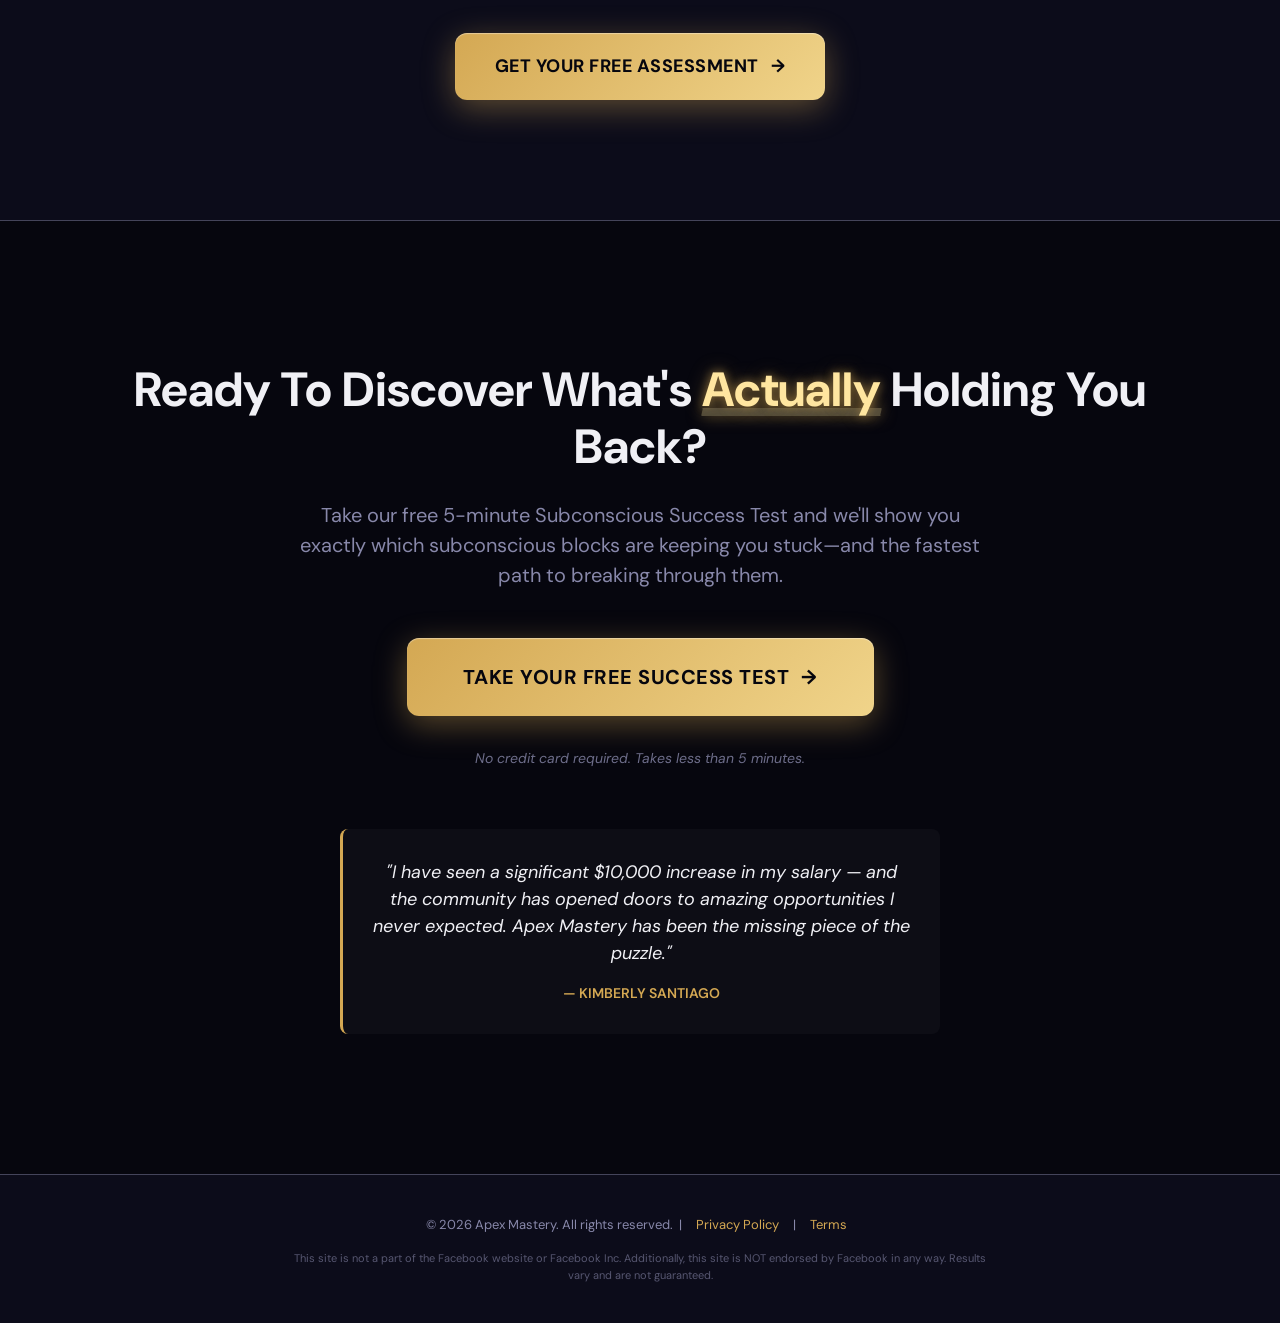
==== commit b528baf9: "Move 'Programmed' to second line of problem headline" ====
--- a/index.html
+++ b/index.html
@@ -198,7 +198,7 @@
       <p class="section-label reveal">Here's The Problem</p>
 
       <h2 class="reveal" style="transition-delay: 0.1s;">
-        You're Not <span class="highlight">Lazy</span>. Your Subconscious Mind Is Programmed<br>to Keep You Stuck.
+        You're Not <span class="highlight">Lazy</span>. Your Subconscious Mind Is<br>Programmed to Keep You Stuck.
       </h2>
 
       <div class="pain-points reveal" style="transition-delay: 0.2s;">
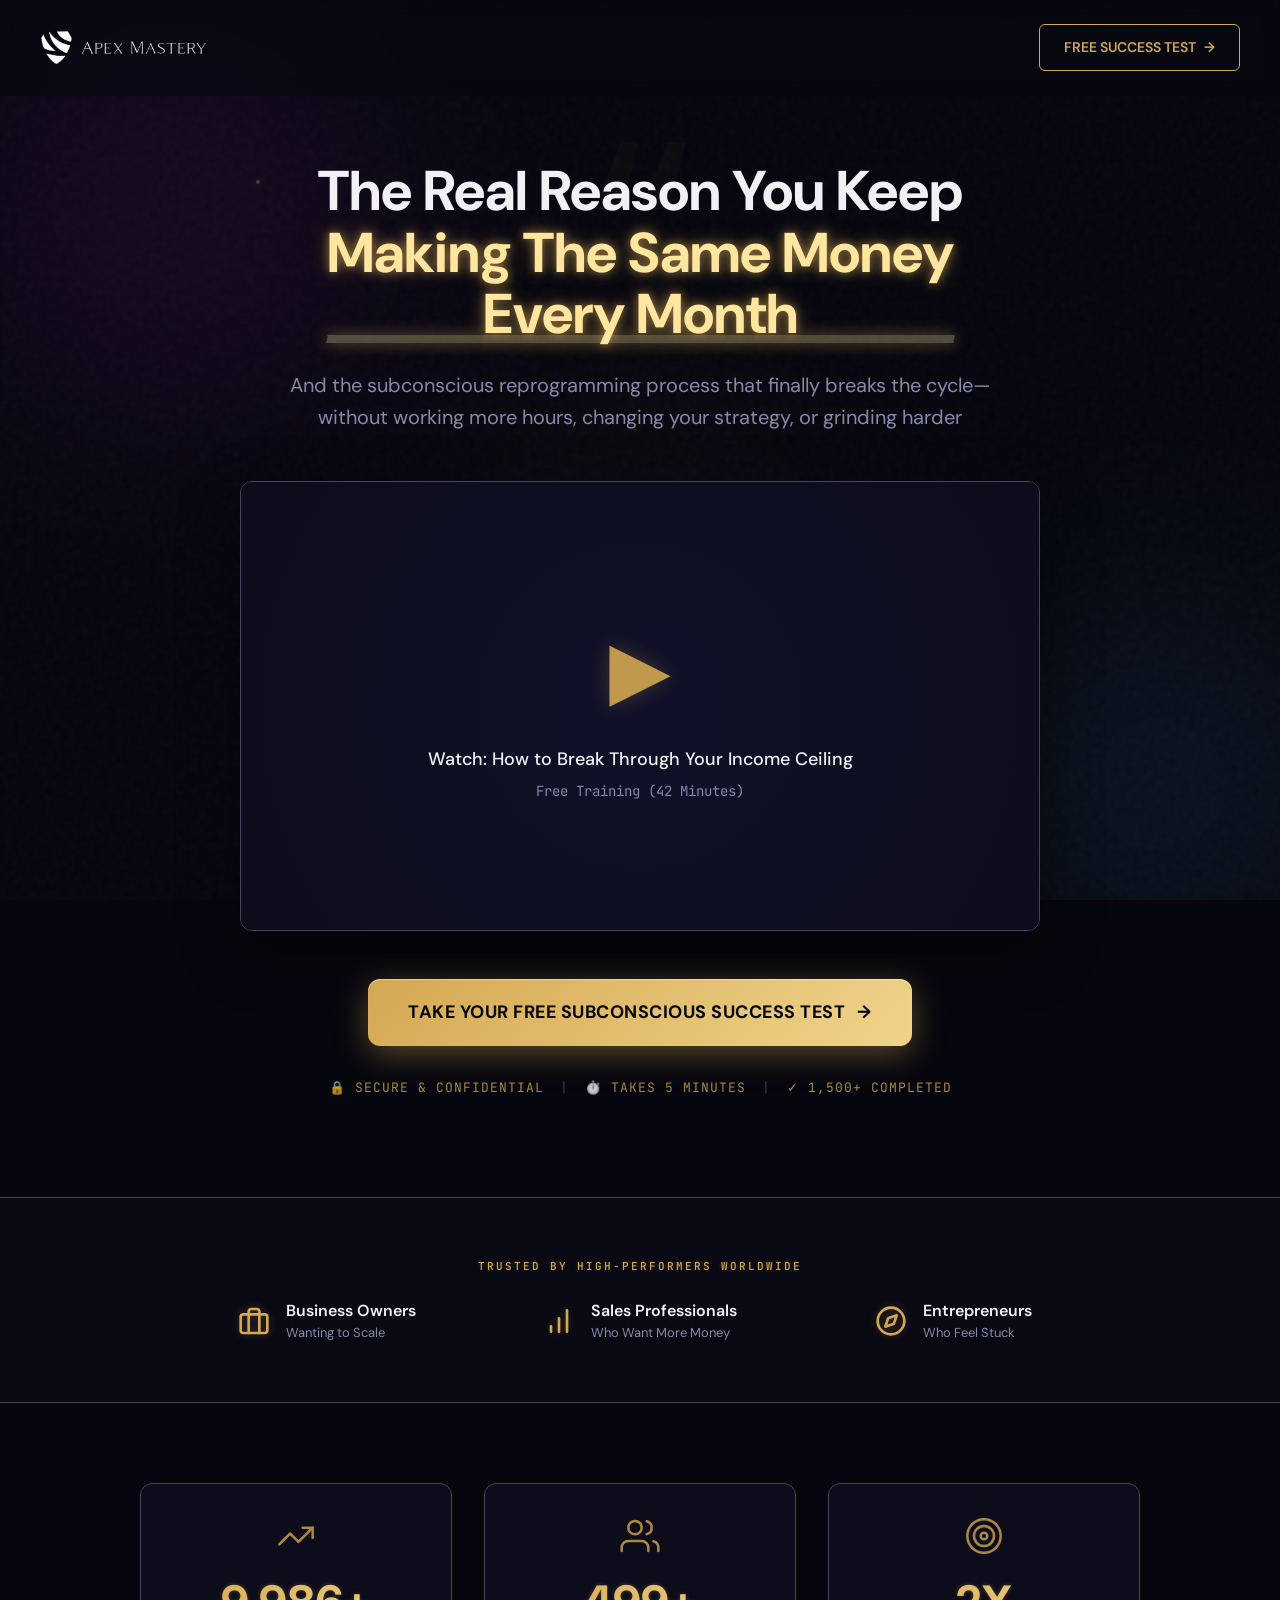
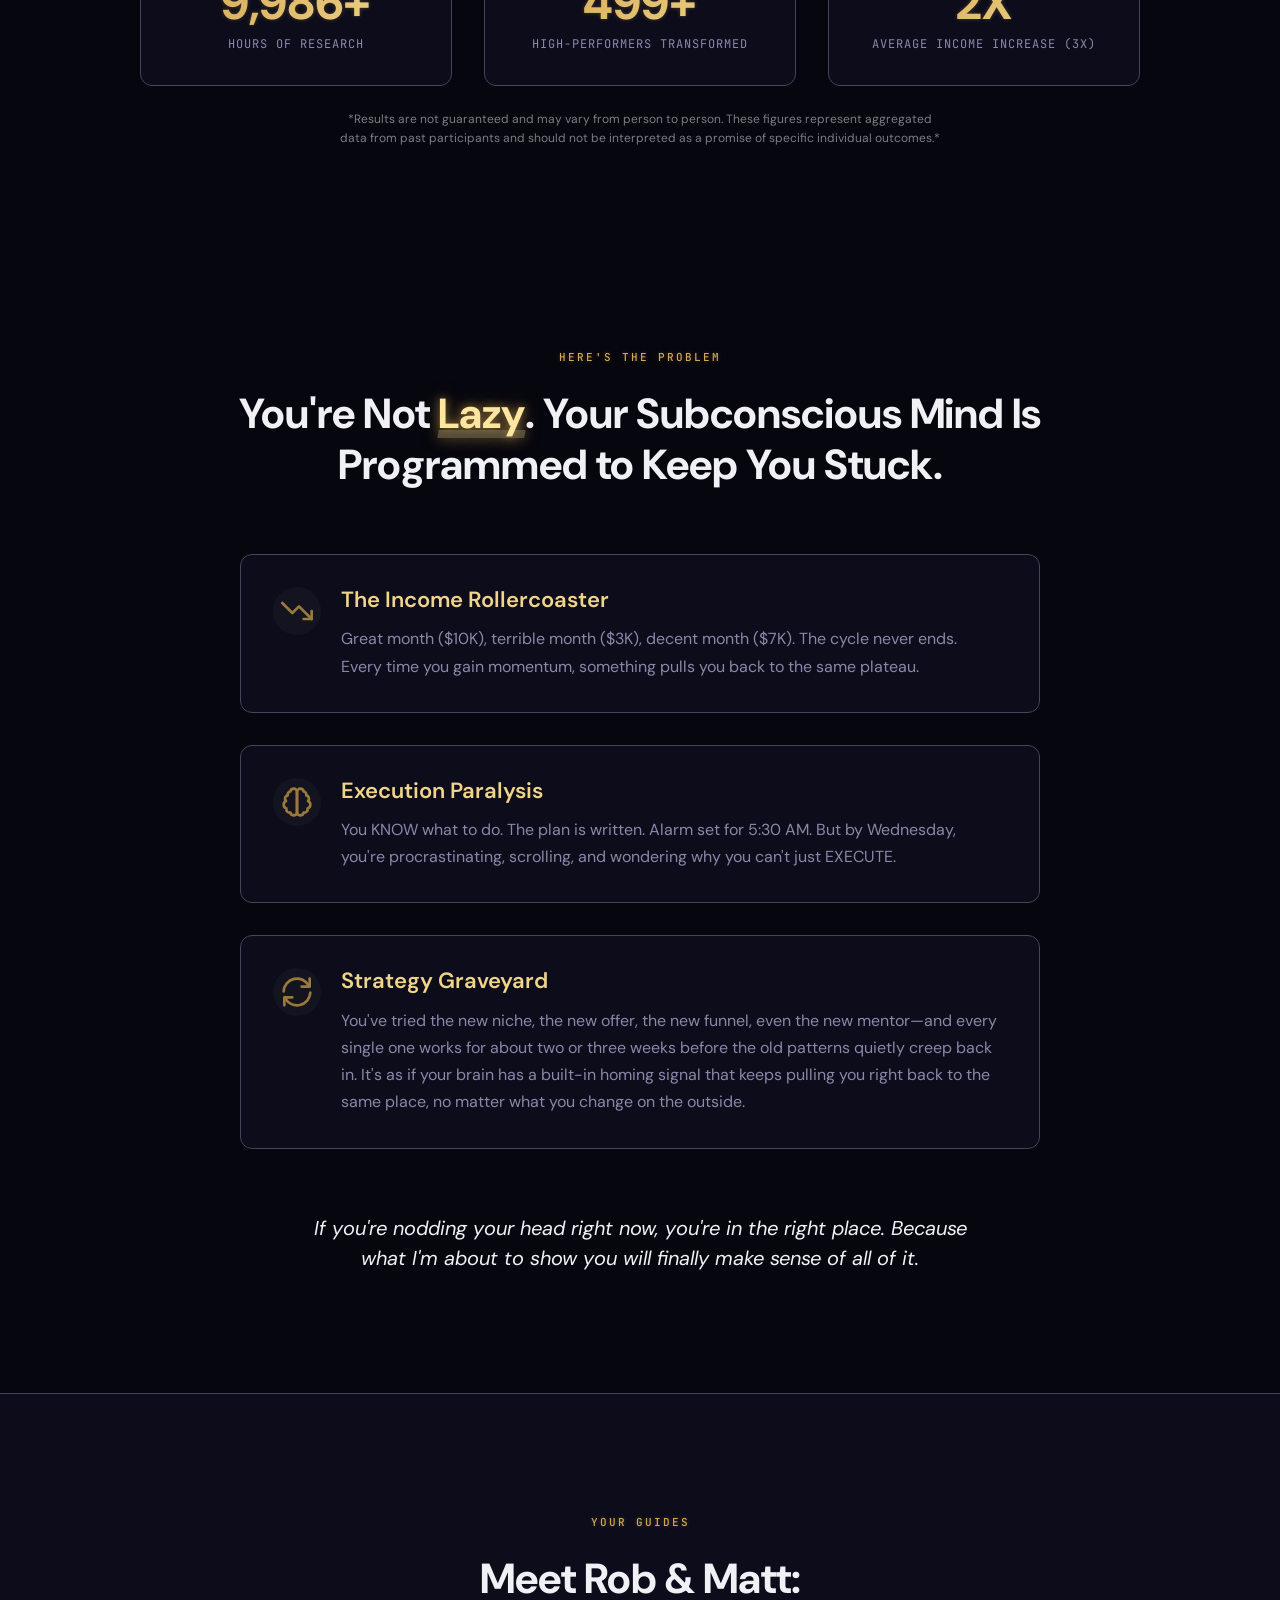
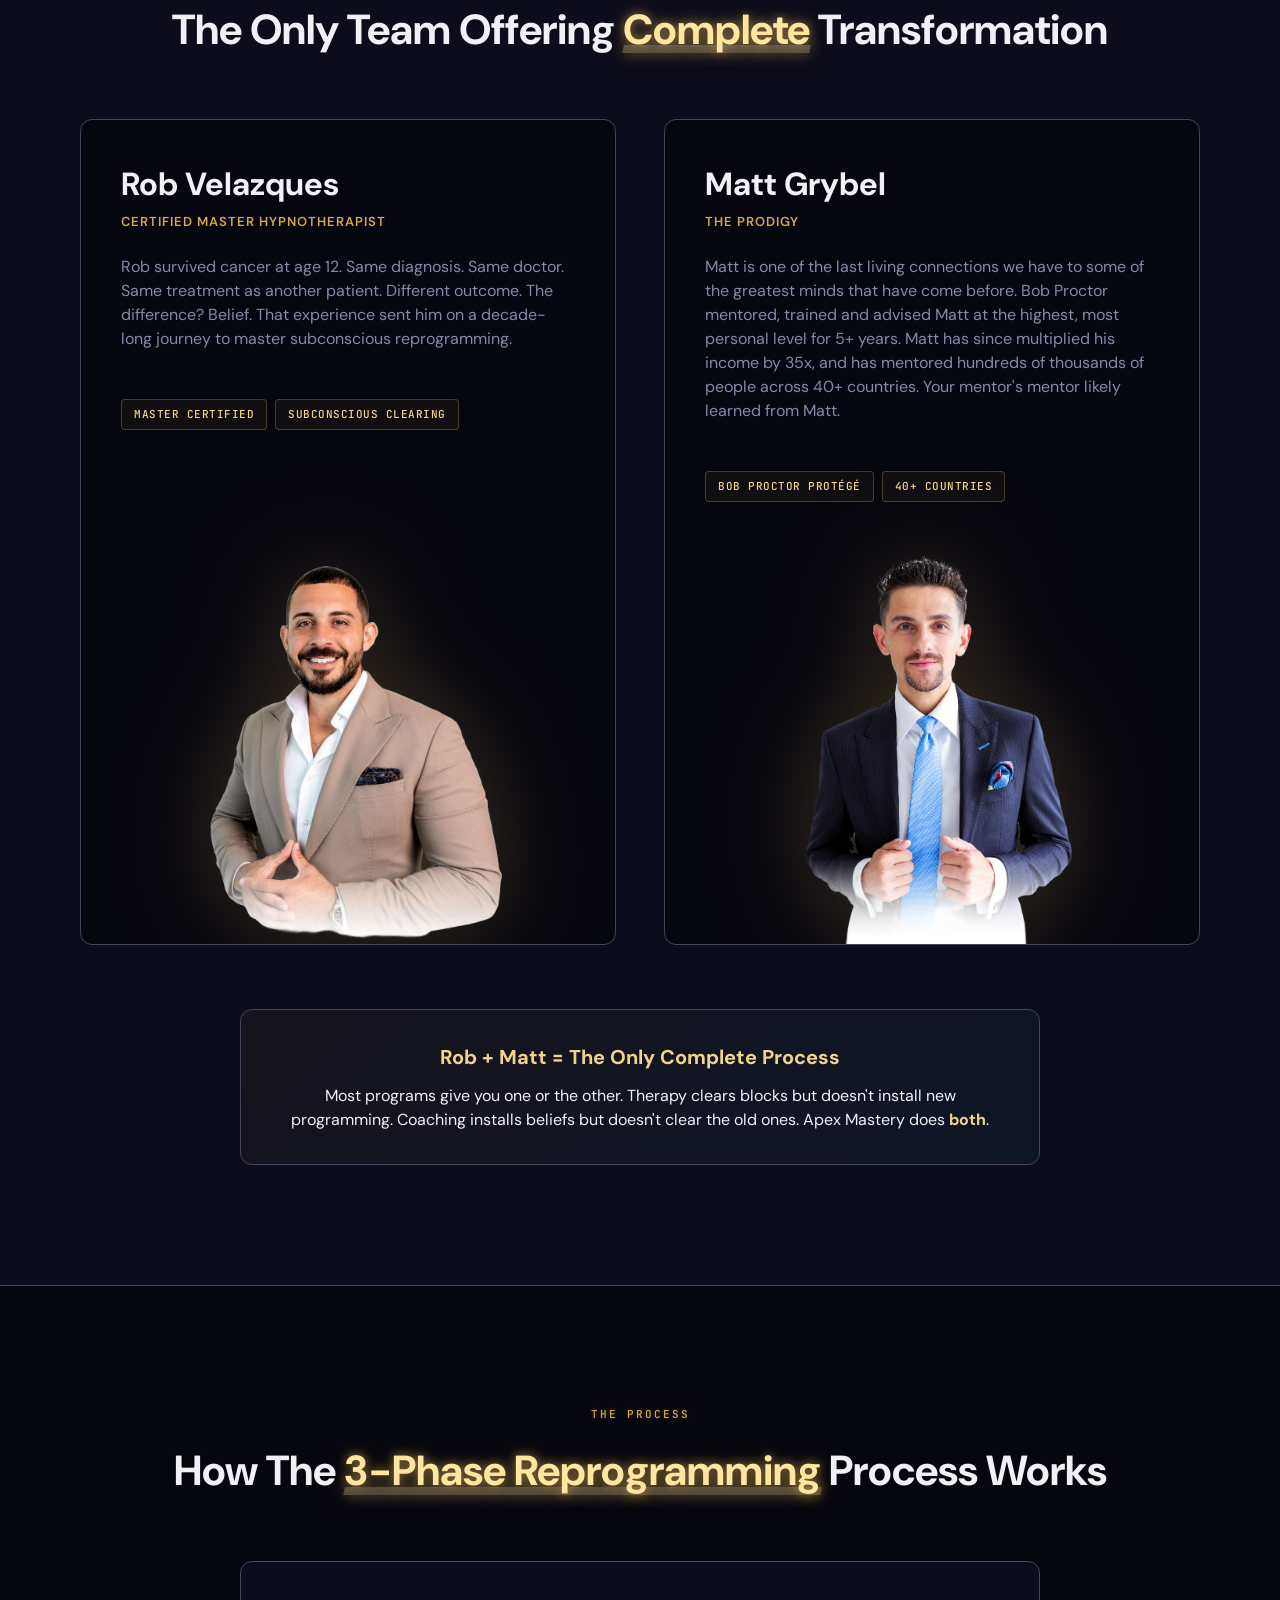
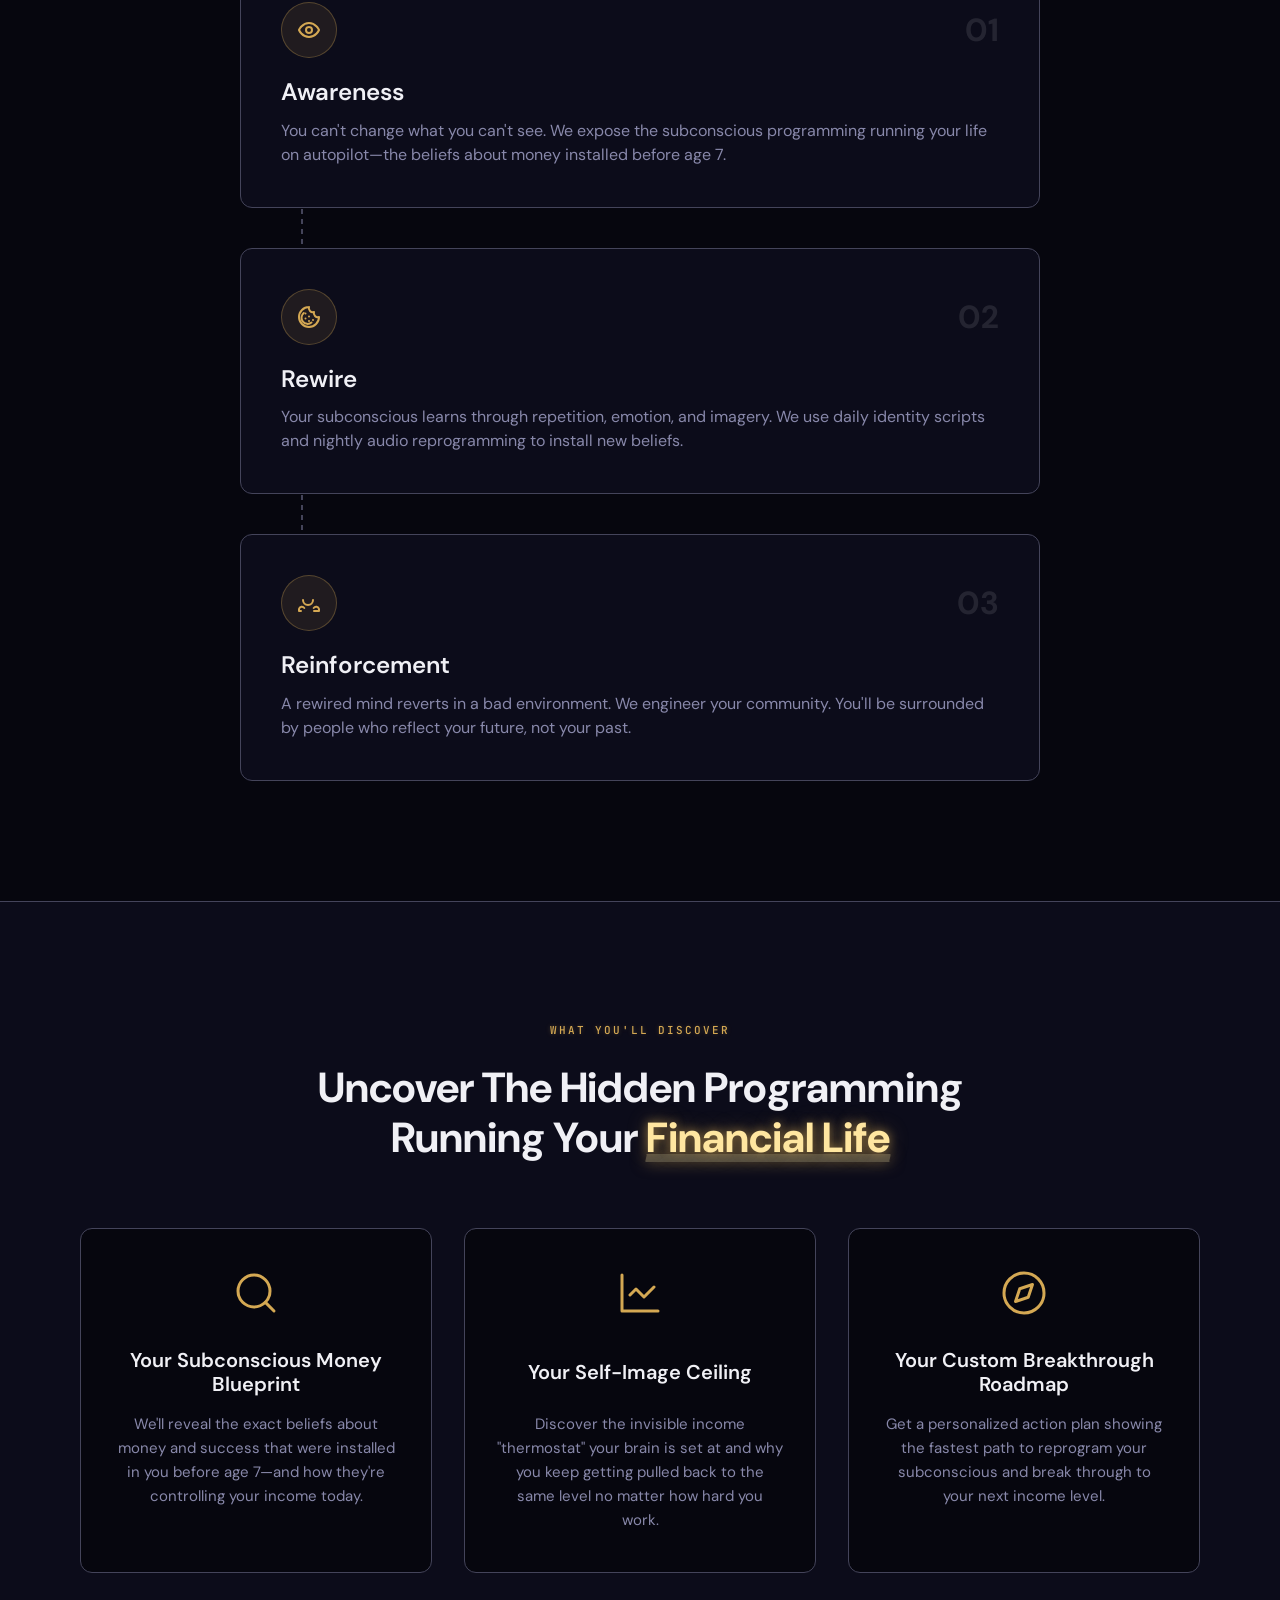
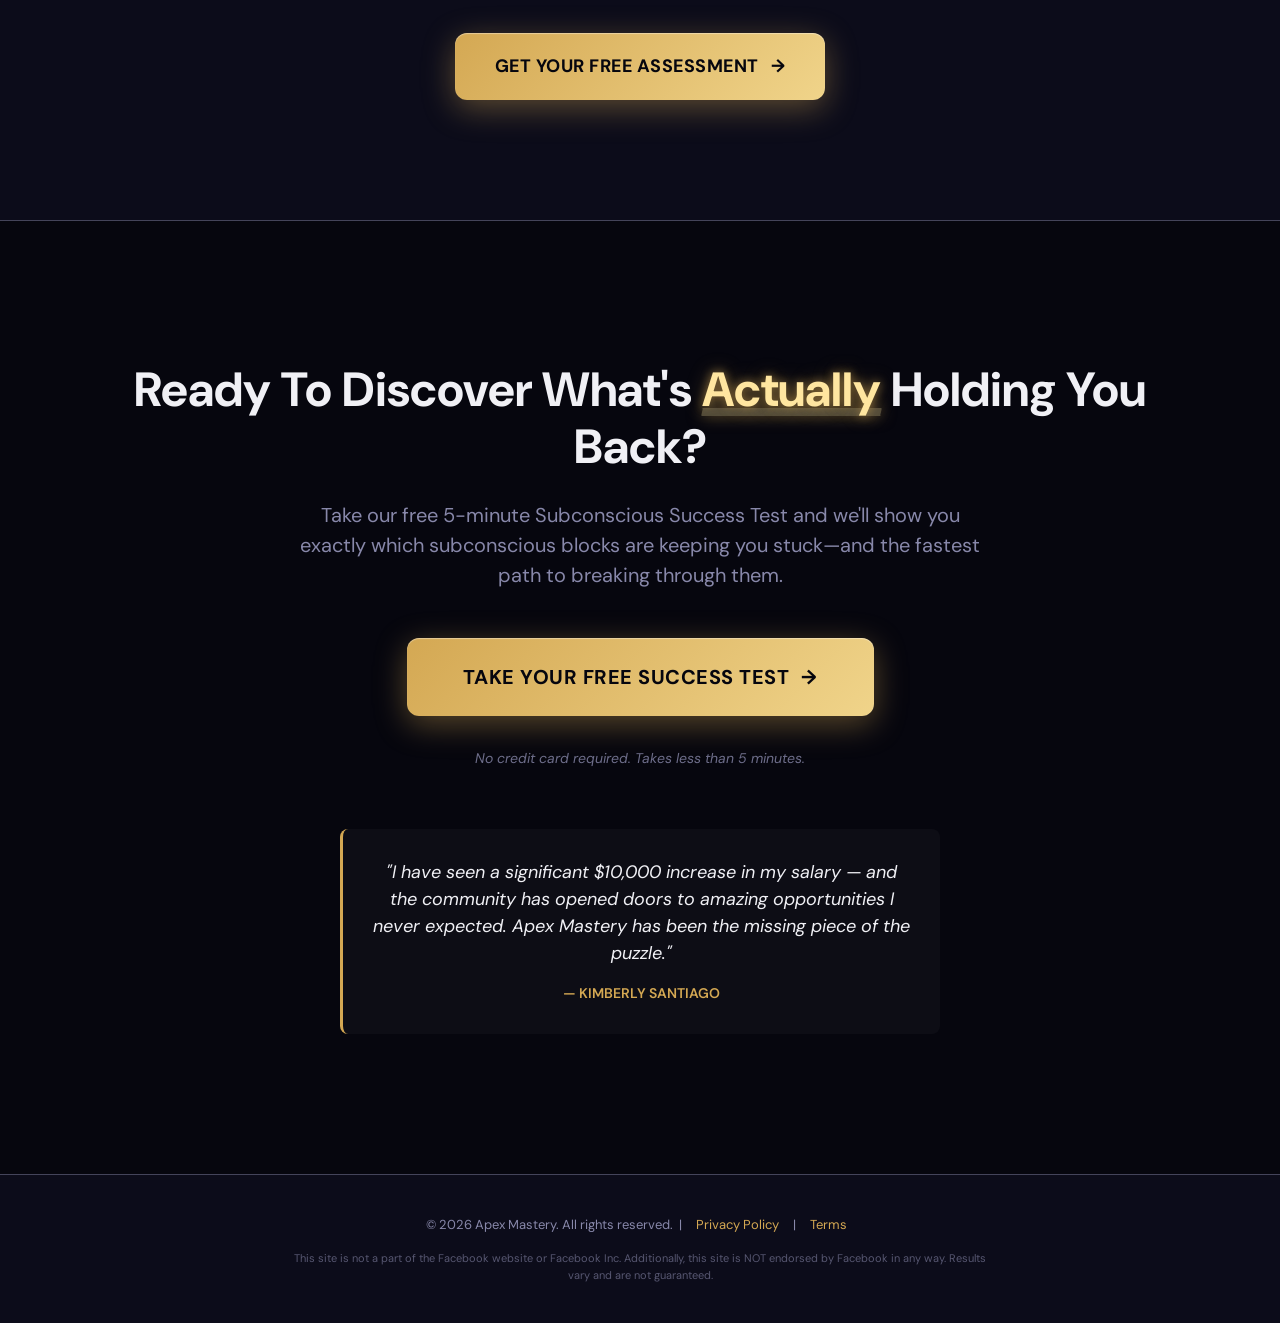
==== commit fc40aa35: "Add phone number field to quiz and remove bold on 'Belief'" ====
--- a/index.html
+++ b/index.html
@@ -274,7 +274,7 @@
           <div class="host-name">Rob Velazques</div>
           <div class="host-role">Certified Master Hypnotherapist</div>
           <p>Rob survived cancer at age 12. Same diagnosis. Same doctor. Same treatment as another patient. Different
-            outcome. The difference? <strong>Belief</strong>. That experience sent him on a decade-long journey to
+            outcome. The difference? Belief. That experience sent him on a decade-long journey to
             master subconscious reprogramming.</p>
           <div class="host-creds">
             <span class="cred-tag">Master Certified</span>
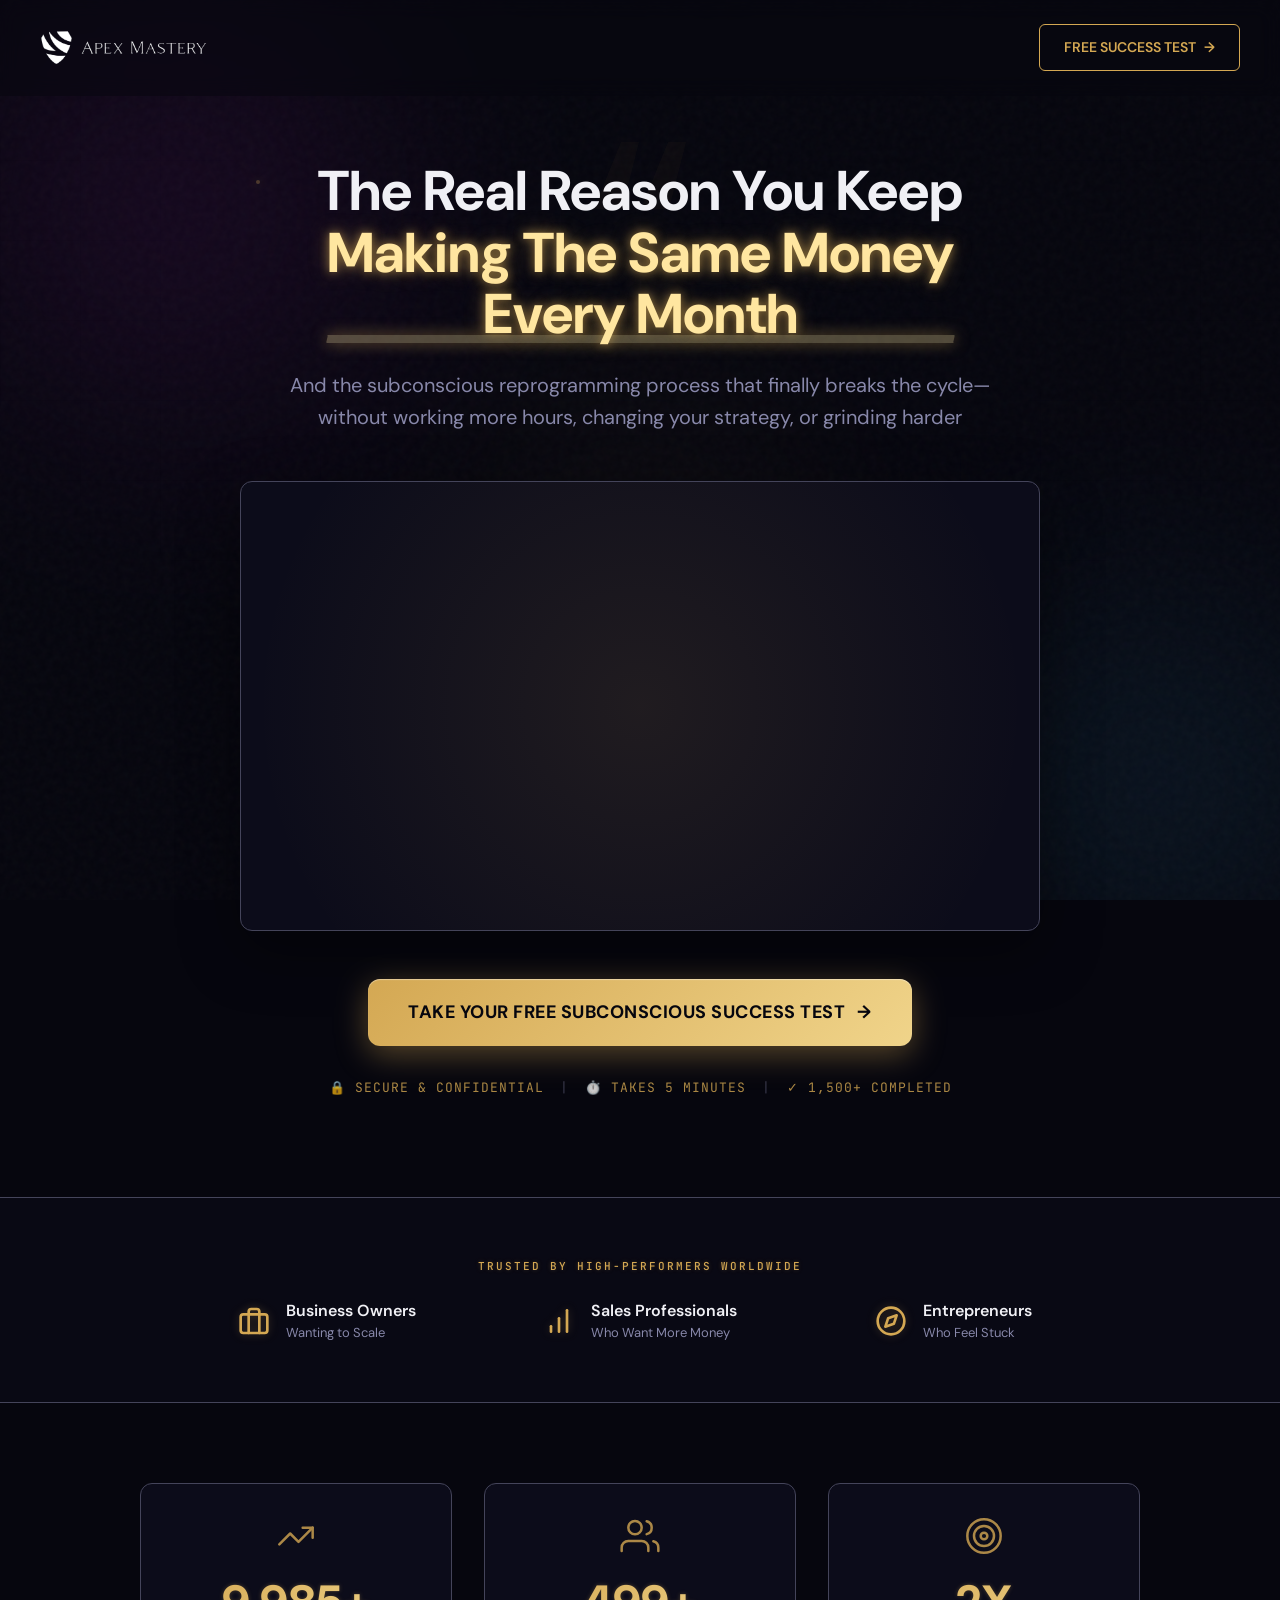
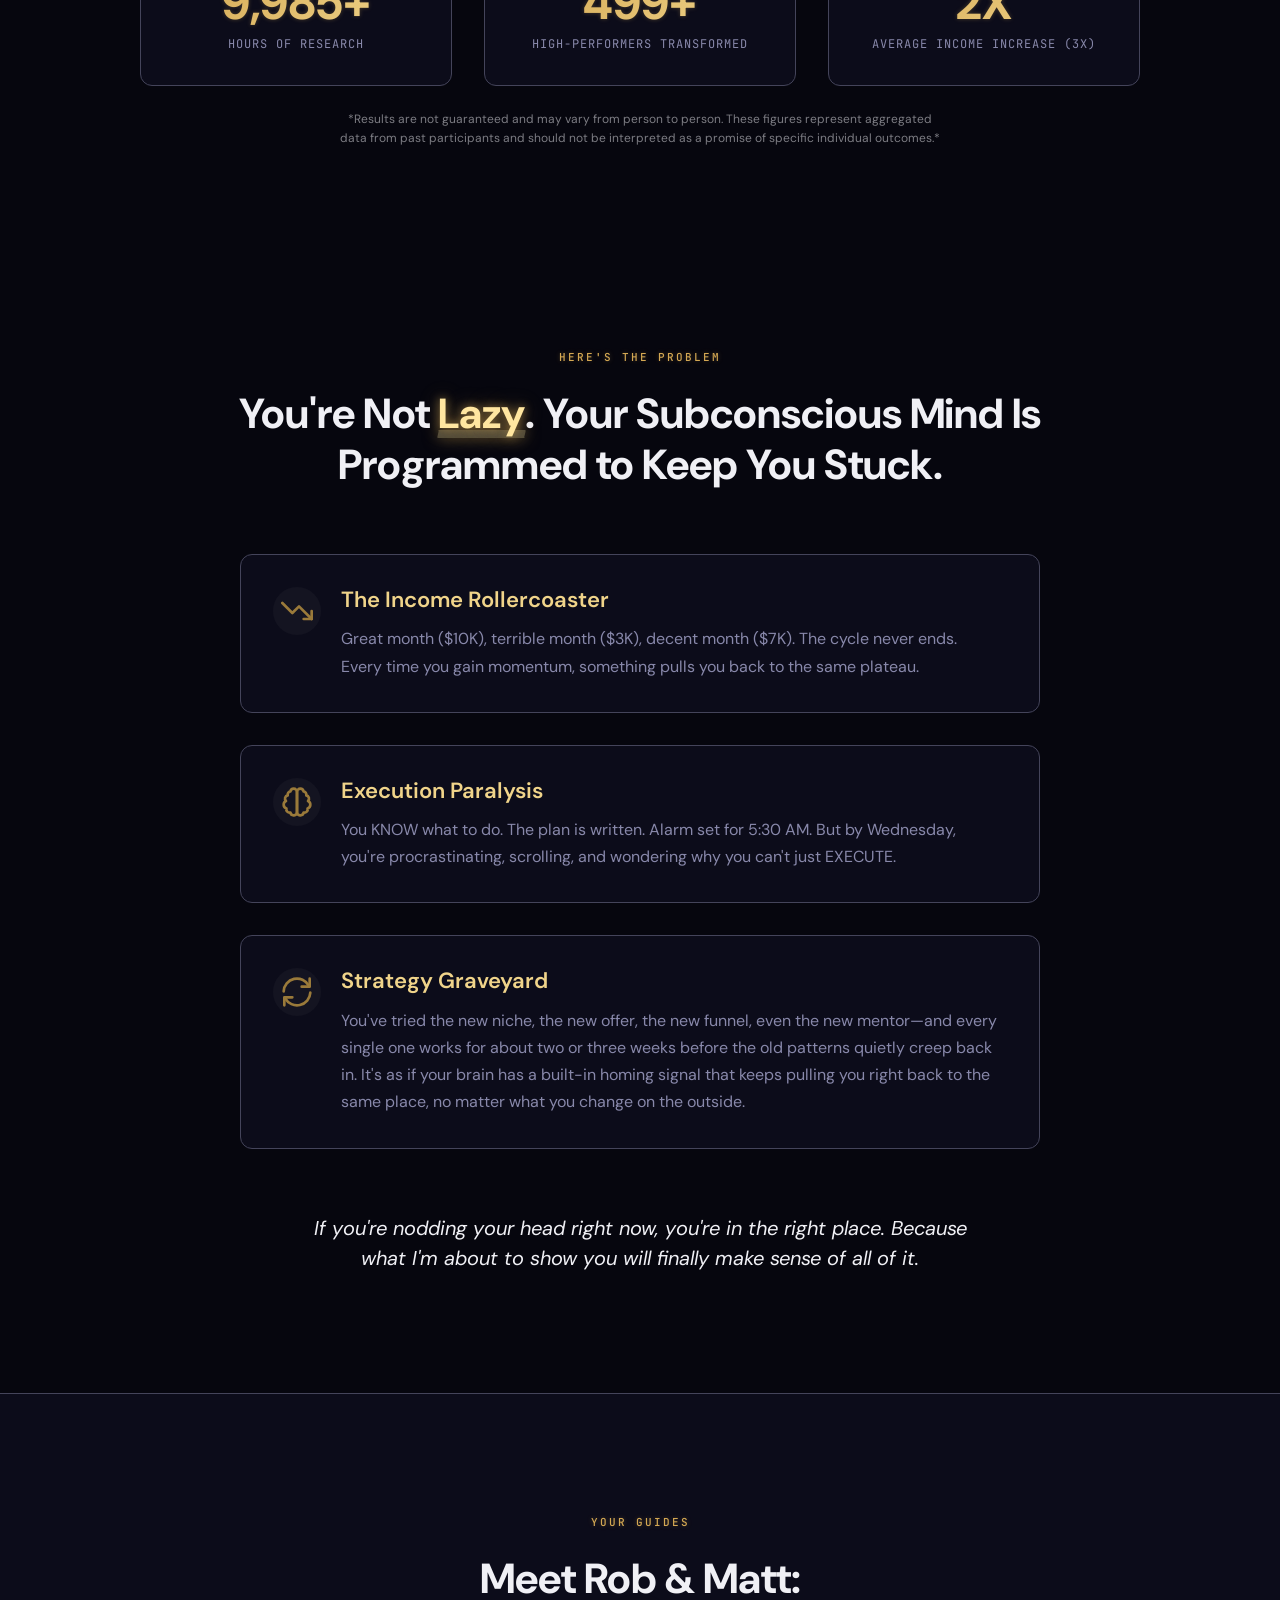
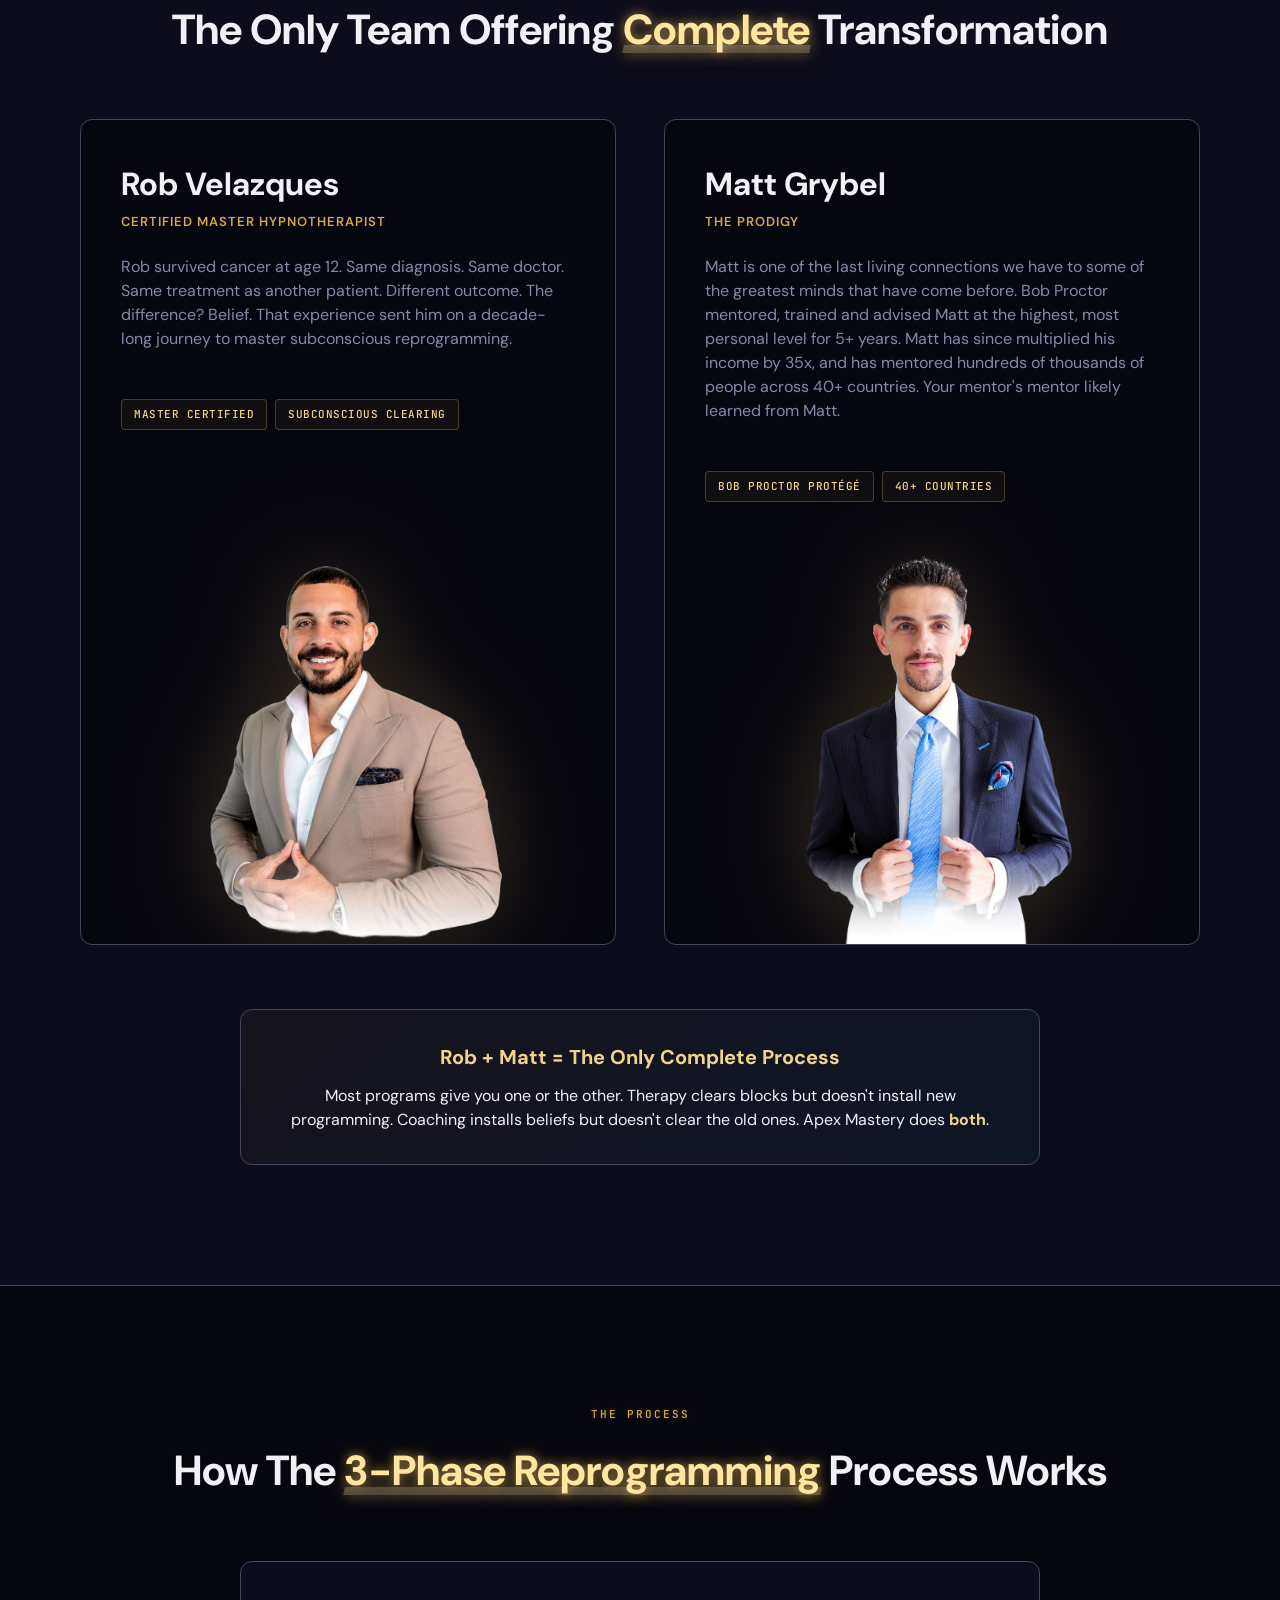
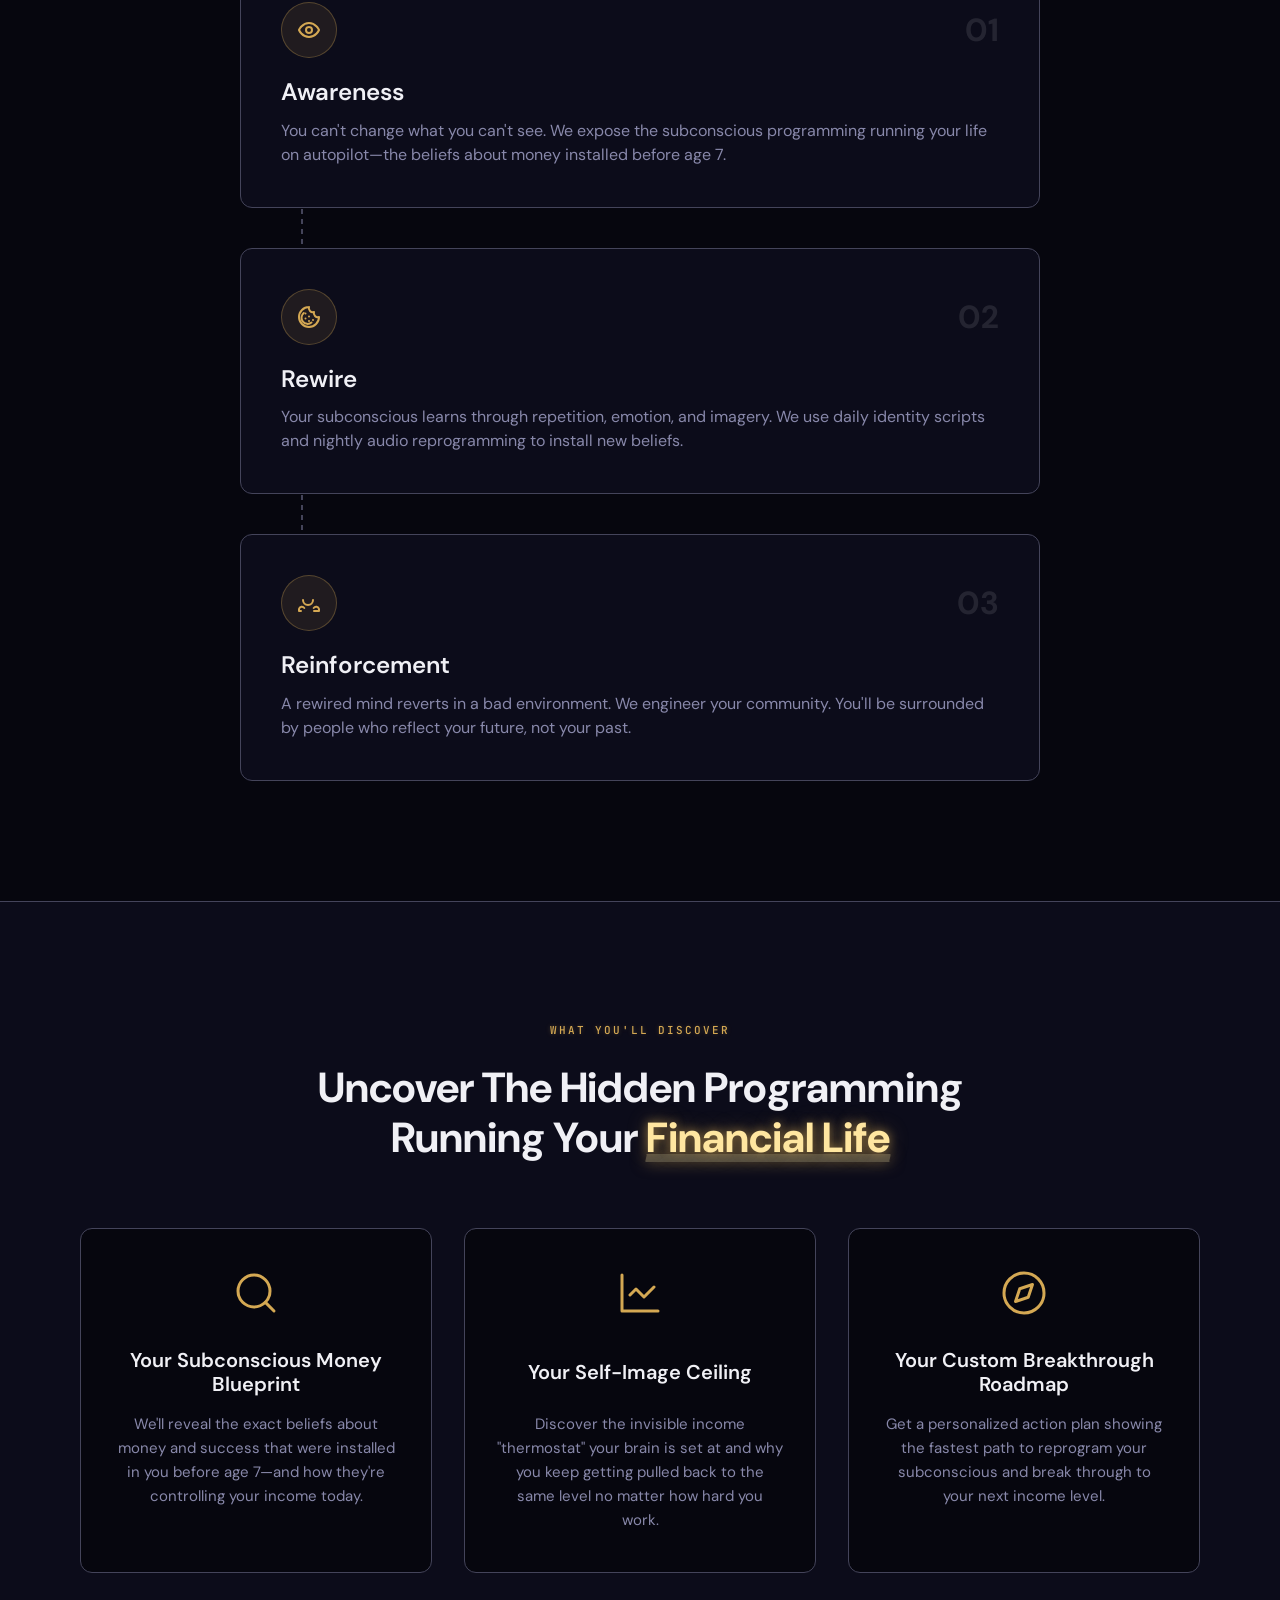
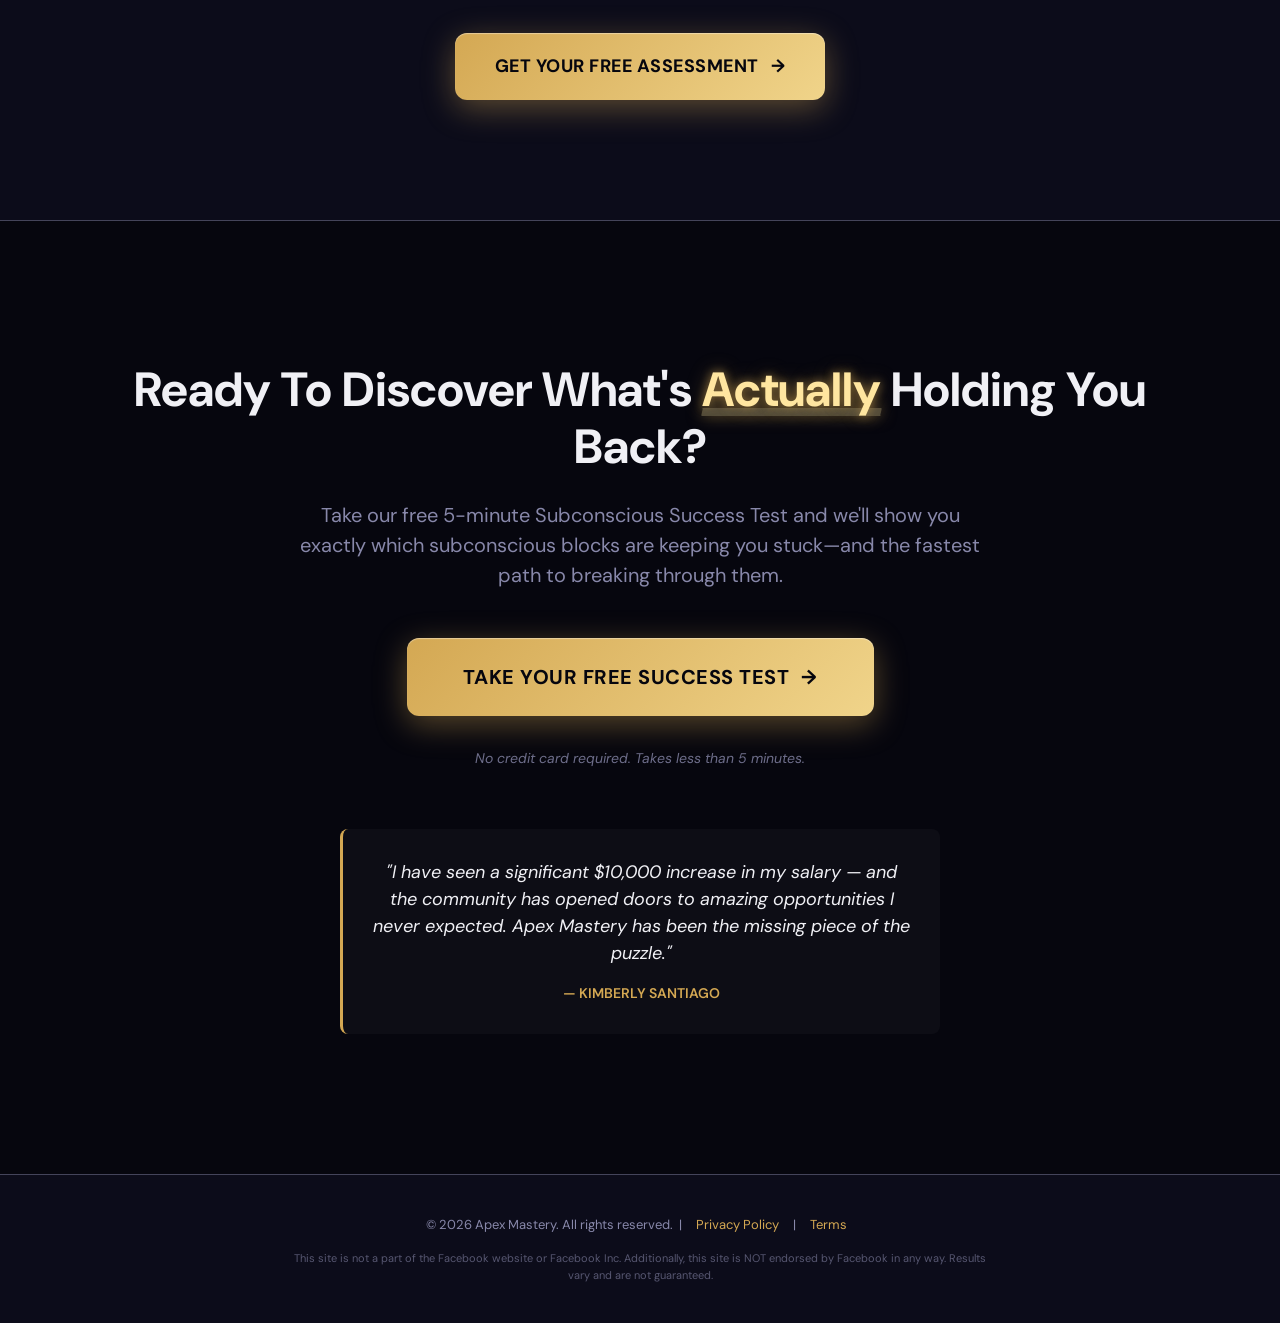
==== commit f242a135: "Embed Wistia VSL video in hero section" ====
--- a/index.html
+++ b/index.html
@@ -69,11 +69,7 @@
 
       <!-- VSL Player -->
       <div class="vsl-wrapper reveal" style="transition-delay: 0.3s;">
-        <div class="vsl-placeholder">
-          <div class="play-icon">▶</div>
-          <p class="vsl-label">Watch: How to Break Through Your Income Ceiling</p>
-          <p class="vsl-duration">Free Training (42 Minutes)</p>
-        </div>
+        <script src="https://fast.wistia.com/player.js" async></script><script src="https://fast.wistia.com/embed/1v9oy309cq.js" async type="module"></script><style>wistia-player[media-id='1v9oy309cq']:not(:defined) { background: center / contain no-repeat url('https://fast.wistia.com/embed/medias/1v9oy309cq/swatch'); display: block; filter: blur(5px); padding-top:56.25%; }</style> <wistia-player media-id="1v9oy309cq" aspect="1.7777777777777777"></wistia-player>
       </div>
 
       <!-- CTA Button -->
